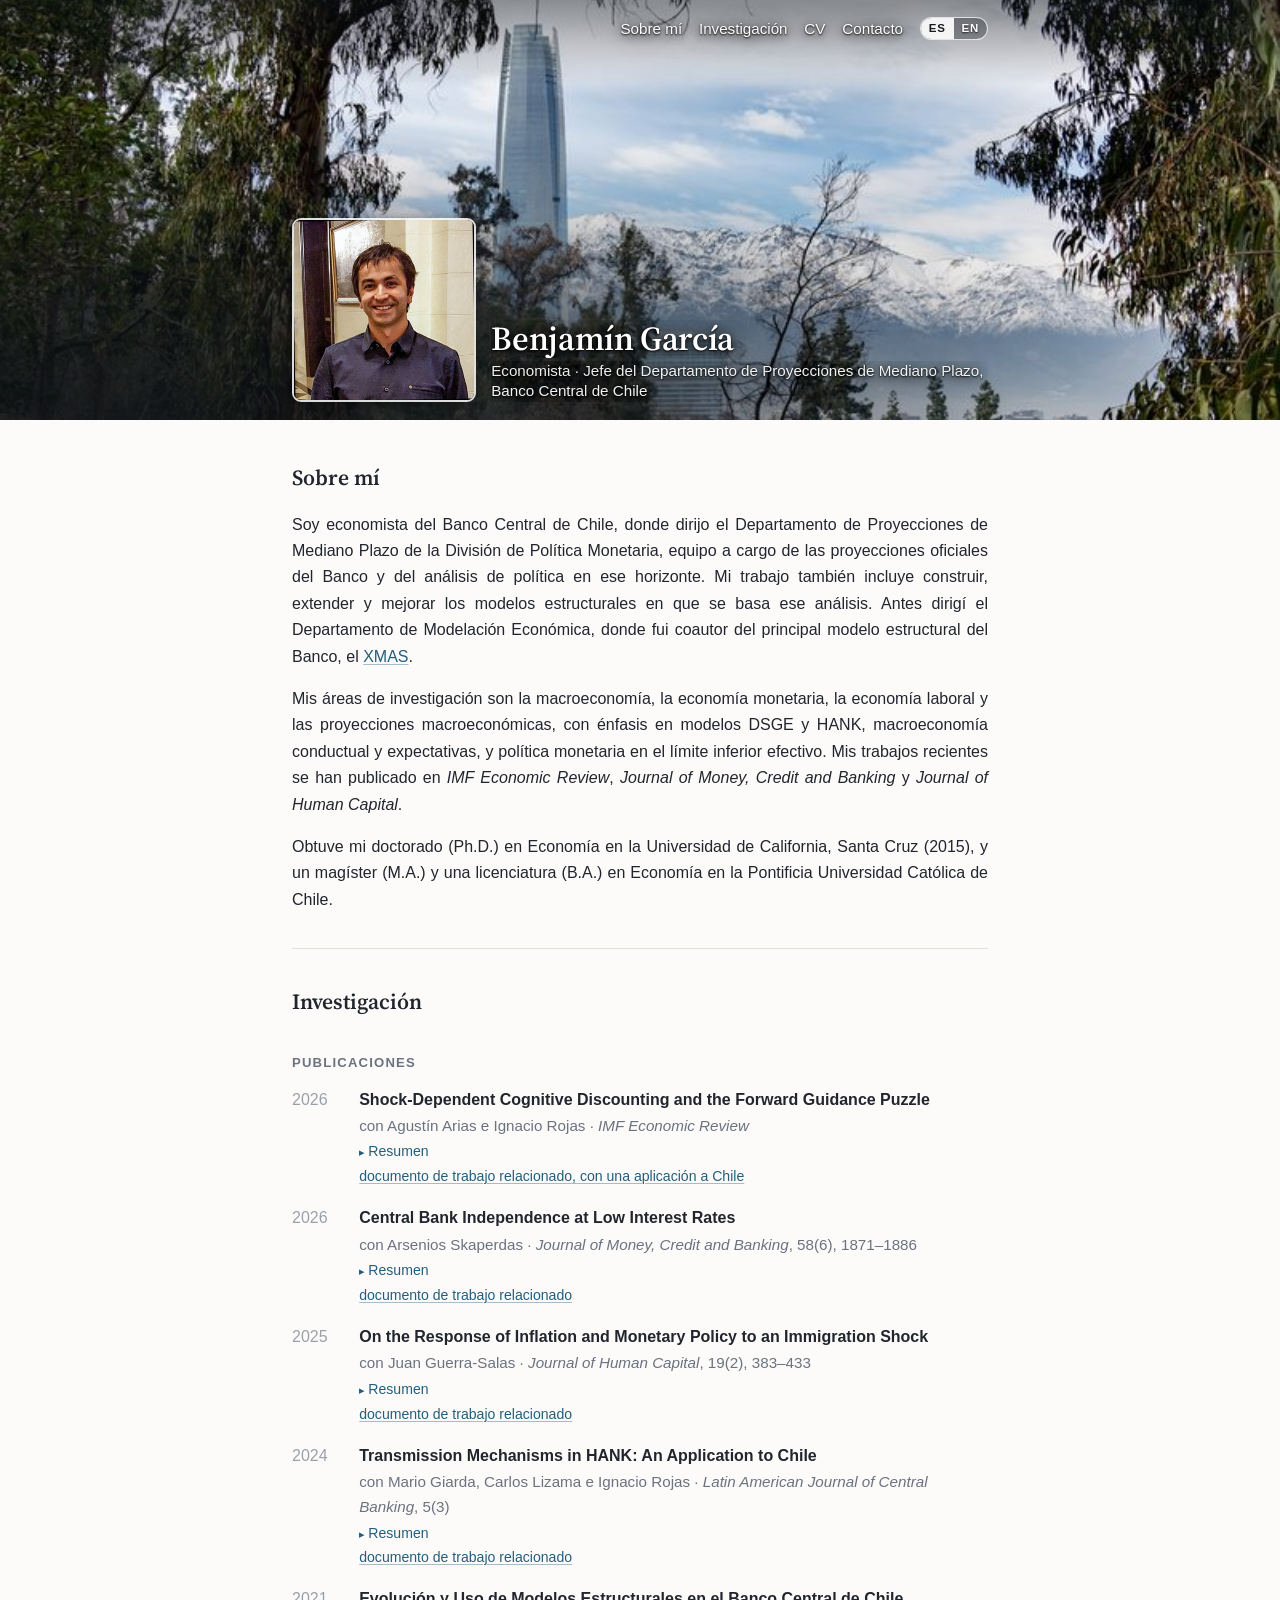
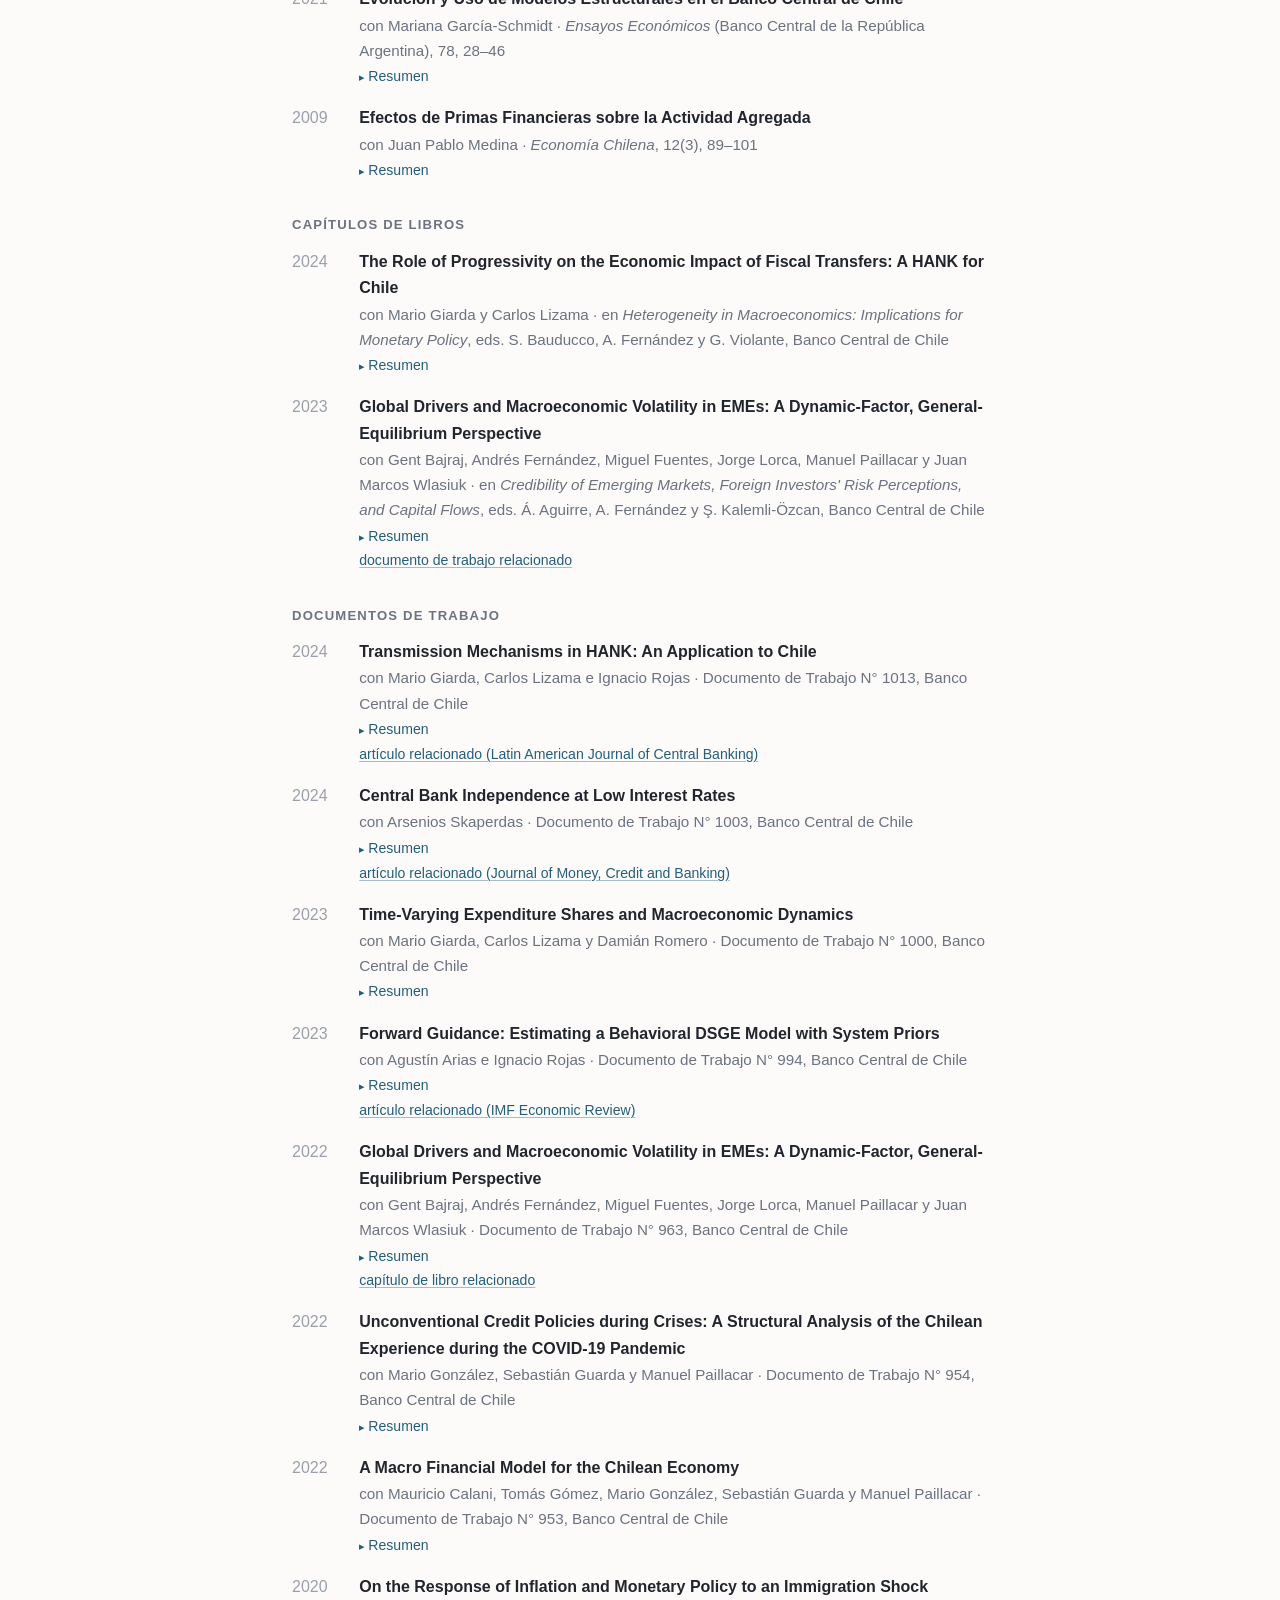
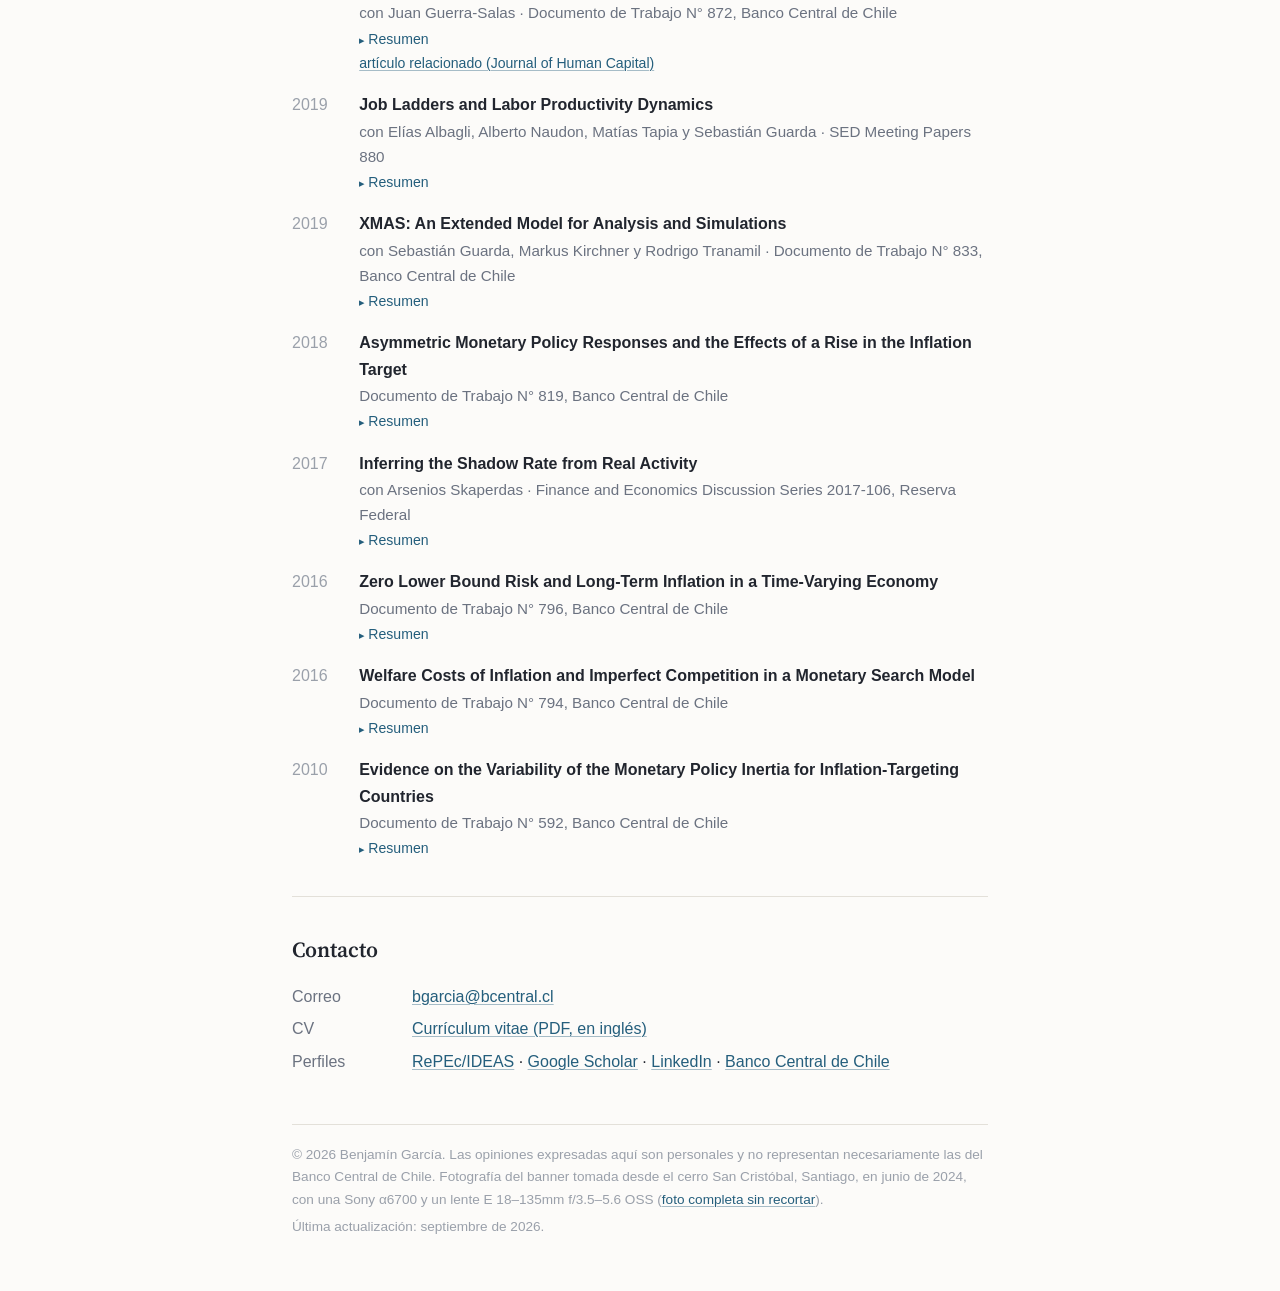
==== es/index.html @ 02406691 "Add files via upload" ====
<!DOCTYPE html>
<html lang="es">
<head>
<meta charset="utf-8">
<meta name="viewport" content="width=device-width, initial-scale=1">
<title>Benjamín García | Economista, Banco Central de Chile</title>
<meta name="description" content="Benjamín García es economista del Banco Central de Chile, donde dirige el Departamento de Proyecciones de Mediano Plazo. Investigación en macroeconomía y economía monetaria: modelos DSGE y HANK, macroeconomía conductual y proyecciones.">
<meta name="author" content="Benjamín García">
<link rel="canonical" href="https://benjamingarcia.cl/es/">
<link rel="alternate" hreflang="en" href="https://benjamingarcia.cl/">
<link rel="alternate" hreflang="es" href="https://benjamingarcia.cl/es/">
<link rel="alternate" hreflang="x-default" href="https://benjamingarcia.cl/">
<link rel="icon" type="image/svg+xml" href="../favicon.svg">
<meta property="og:type" content="profile">
<meta property="og:locale" content="es_CL">
<meta property="og:locale:alternate" content="en_US">
<meta property="og:title" content="Benjamín García">
<meta property="og:description" content="Economista del Banco Central de Chile. Investigación en macroeconomía y economía monetaria: modelos DSGE y HANK, macroeconomía conductual y proyecciones.">
<meta property="og:url" content="https://benjamingarcia.cl/es/">
<meta property="og:image" content="https://benjamingarcia.cl/assets/banner-c.jpg">
<link rel="preconnect" href="https://fonts.googleapis.com">
<link rel="preconnect" href="https://fonts.gstatic.com" crossorigin>
<link href="https://fonts.googleapis.com/css2?family=Source+Serif+4:ital,opsz,wght@0,8..60,400;0,8..60,600;1,8..60,400&display=swap" rel="stylesheet">
<script type="application/ld+json">
{
  "@context": "https://schema.org",
  "@type": "Person",
  "name": "Benjamín García",
  "jobTitle": "Jefe del Departamento de Proyecciones de Mediano Plazo",
  "worksFor": { "@type": "Organization", "name": "Banco Central de Chile" },
  "url": "https://benjamingarcia.cl/",
  "email": "mailto:bgarcia@bcentral.cl",
  "alumniOf": [
    { "@type": "CollegeOrUniversity", "name": "University of California, Santa Cruz" },
    { "@type": "CollegeOrUniversity", "name": "Pontificia Universidad Católica de Chile" }
  ],
  "sameAs": [
    "https://ideas.repec.org/f/pga517.html",
    "https://scholar.google.com/citations?user=ooop-kIAAAAJ",
    "https://www.linkedin.com/in/benjamin-garcia-225a9174/",
    "https://www.bcentral.cl/investigadores/benjamin-garcia"
  ]
}
</script>
<style>
  :root {
    --bg: #fcfbf9;
    --ink: #21252e;
    --muted: #6b7280;
    --faint: #9aa0aa;
    --accent: #245e7c;
    --rule: #e3e0d9;
    --serif: "Source Serif 4", Georgia, "Times New Roman", serif;
    --sans: -apple-system, BlinkMacSystemFont, "Segoe UI", Roboto, "Helvetica Neue", Arial, sans-serif;
    --header-tall: 420px;
    --header-short: 64px;
    color-scheme: light dark;
  }
  @media (max-width: 640px) {
    :root { --header-tall: 260px; --header-short: 56px; }
  }
  @media (prefers-color-scheme: dark) {
    :root {
      --bg: #14161a;
      --ink: #e6e4df;
      --muted: #9aa0aa;
      --faint: #6b7280;
      --accent: #7fb3cf;
      --rule: #2a2e36;
    }
  }
  * { box-sizing: border-box; }
  html { scroll-behavior: smooth; }
  body {
    margin: 0;
    padding-top: var(--header-tall);
    background: var(--bg);
    color: var(--ink);
    font-family: var(--sans);
    font-size: 1.0rem;
    line-height: 1.65;
    -webkit-font-smoothing: antialiased;
  }
  section[id] { scroll-margin-top: calc(var(--header-short) + 1.2rem); }
  .wrap {
    max-width: 46rem;
    margin: 0 auto;
    padding: 2.5rem 1.25rem 3rem;
  }
  a { color: var(--accent); text-decoration: underline; text-decoration-thickness: 1px; text-underline-offset: 2px; text-decoration-color: color-mix(in srgb, var(--accent) 40%, transparent); }
  a:hover { text-decoration-color: var(--accent); }

  /* Sticky banner header */
  .site-header {
    position: fixed;
    top: 0; left: 0; right: 0;
    height: var(--header-tall);
    z-index: 50;
    overflow: hidden;
    background: #10151b;
    transition: height .28s ease, box-shadow .28s ease;
  }
  .site-header.compact {
    height: var(--header-short);
    box-shadow: 0 2px 16px rgba(0, 0, 0, .22);
  }
  .banner-img {
    position: absolute; inset: 0;
    width: 100%; height: 100%;
    object-fit: cover;
    object-position: 50% 35%;
  }
  .banner-scrim {
    position: absolute; inset: 0;
    background:
      linear-gradient(to bottom, rgba(12, 17, 23, .46) 0%, rgba(12, 17, 23, 0) 20%),
      radial-gradient(120% 95% at 8% 100%,
        rgba(12, 17, 23, .84) 0%,
        rgba(12, 17, 23, .55) 34%,
        rgba(12, 17, 23, .12) 62%,
        rgba(12, 17, 23, 0) 78%);
    transition: background .28s ease;
  }
  .site-header.compact .banner-scrim { background: rgba(12, 17, 23, .70); }

  .header-inner {
    position: relative;
    height: 100%;
    max-width: 46rem;
    margin: 0 auto;
    padding: 0 1.25rem 1.15rem;
    display: flex;
    align-items: flex-end;
    gap: .95rem;
    transition: padding-bottom .28s ease;
  }
  .site-header.compact .header-inner { padding-bottom: .85rem; }

  .avatar {
    flex: 0 0 auto;
    width: 184px; height: 184px;
    border-radius: 9px;
    object-fit: cover;
    border: 2px solid rgba(255, 255, 255, .85);
    box-shadow: 0 2px 12px rgba(0, 0, 0, .35);
    transition: width .28s ease, height .28s ease, border-radius .28s ease, opacity .2s ease;
  }
  .site-header.compact .avatar { width: 34px; height: 34px; border-radius: 6px; border-width: 1.5px; }

  .id { flex: 1 1 auto; min-width: 0; transition: padding-bottom .28s ease; }
  .site-header.compact .id { padding-bottom: .45rem; }
  .site-header h1 {
    margin: 0;
    font-family: var(--serif);
    font-weight: 600;
    font-size: 2.1rem;
    line-height: 1.12;
    letter-spacing: -0.01em;
    color: #fff;
    text-shadow: 0 1px 2px rgba(0, 0, 0, .95), 0 2px 10px rgba(0, 0, 0, .85), 0 0 26px rgba(0, 0, 0, .6);
    white-space: nowrap; overflow: hidden; text-overflow: ellipsis;
    transition: font-size .28s ease;
  }
  .site-header.compact h1 { font-size: 1.05rem; }
  .titleline {
    margin: .18rem 0 0;
    max-height: 4rem;
    opacity: 1;
    overflow: hidden;
    color: rgba(255, 255, 255, .95);
    font-size: .95rem;
    line-height: 1.35;
    text-shadow: 0 1px 2px rgba(0, 0, 0, .95), 0 2px 10px rgba(0, 0, 0, .85), 0 0 26px rgba(0, 0, 0, .6);
    transition: max-height .28s ease, opacity .18s ease, margin-top .28s ease;
  }
  .site-header.compact .titleline { max-height: 0; opacity: 0; margin-top: 0; }

  .topbar {
    position: absolute; top: 1rem; right: 1.25rem;
    display: flex; align-items: center; gap: 1.05rem;
    transition: top .28s ease;
  }
  .site-header.compact .topbar { top: 1.4rem; }
  .site-nav { display: flex; gap: 1.05rem; }
  .site-nav a {
    color: #fff;
    font-size: .95rem;
    text-decoration: none;
    text-shadow: 0 1px 2px rgba(0, 0, 0, .95), 0 2px 10px rgba(0, 0, 0, .85), 0 0 26px rgba(0, 0, 0, .6);
    transition: font-size .28s ease;
  }
  .site-nav a:hover { text-decoration: underline; }
  .site-header.compact .site-nav a { font-size: .9rem; }

  /* ES/EN language toggle */
  .lang-toggle {
    display: inline-flex;
    flex: 0 0 auto;
    border: 1px solid rgba(255, 255, 255, .78);
    border-radius: 999px;
    overflow: hidden;
    background: rgba(12, 17, 23, .32);
    font-size: .72rem;
    font-weight: 600;
    letter-spacing: .06em;
    line-height: 1;
  }
  .lang-toggle a, .lang-toggle span { display: block; padding: .3rem .5rem; }
  .lang-toggle a {
    color: #fff;
    text-decoration: none;
    text-shadow: 0 1px 2px rgba(0, 0, 0, .8);
    transition: background-color .15s ease;
  }
  .lang-toggle a:hover { background: rgba(255, 255, 255, .22); }
  .lang-toggle a:focus-visible { outline: 2px solid #fff; outline-offset: -3px; }
  .lang-toggle span { background: rgba(255, 255, 255, .92); color: #151a21; }

  @media (max-width: 640px) {
    .header-inner { padding-bottom: 1rem; gap: .75rem; }
    .avatar { width: 112px; height: 112px; }
    .site-header h1 { font-size: clamp(1.15rem, 5.4vw, 1.5rem); }
    .titleline { font-size: .85rem; max-height: 6rem; }
    .banner-img { object-position: 50% 65%; }
    .banner-scrim {
      background:
        linear-gradient(to bottom, rgba(12, 17, 23, .46) 0%, rgba(12, 17, 23, 0) 22%),
        radial-gradient(155% 125% at 12% 100%,
          rgba(12, 17, 23, .88) 0%,
          rgba(12, 17, 23, .62) 38%,
          rgba(12, 17, 23, .20) 68%,
          rgba(12, 17, 23, 0) 86%);
    }
    .topbar { top: .7rem; flex-direction: column-reverse; align-items: flex-end; gap: 0; }
    .site-nav { gap: .85rem; }
    .lang-toggle {
      max-height: 2rem; margin-bottom: .5rem;
      transition: max-height .28s ease, margin-bottom .28s ease, opacity .18s ease;
    }
    .site-header.compact .lang-toggle {
      max-height: 0; margin-bottom: 0; opacity: 0; visibility: hidden; border-color: transparent;
      transition: max-height .28s ease, margin-bottom .28s ease, opacity .18s ease, visibility 0s linear .28s;
    }
    .site-nav a { font-size: .85rem; }
    .site-header.compact .topbar { top: 1.2rem; }
    .site-header.compact .avatar { width: 0; height: 0; border-width: 0; opacity: 0; }
    .site-header.compact .header-inner { gap: 0; }
    .site-header.compact .site-nav a { font-size: .82rem; }
    .site-header.compact h1 { font-size: 1rem; }
    .site-header.compact .site-nav { gap: .7rem; }
    .site-header.compact .id { padding-bottom: .15rem; }
    .site-header.compact .id { padding-right: 15rem; }
  }
  .name-short { display: none; }
  @media (max-width: 440px) {
    .site-header.compact .name-full {
      position: absolute; width: 1px; height: 1px; overflow: hidden;
      clip: rect(0 0 0 0); white-space: nowrap;
    }
    .site-header.compact .name-short { display: inline; }
  }
  @media (max-width: 359px) {
    .site-header h1 { transition: font-size .28s ease, opacity .18s ease; }
    .site-header.compact h1 { opacity: 0; visibility: hidden; }
  }

  hr { border: 0; border-top: 1px solid var(--rule); margin: 2.2rem 0; }

  /* Sections */
  h2 {
    font-family: var(--serif);
    font-weight: 600;
    font-size: 1.35rem;
    margin: 0 0 1rem;
  }
  h3 {
    font-size: .82rem;
    font-weight: 600;
    letter-spacing: .09em;
    text-transform: uppercase;
    color: var(--muted);
    margin: 2rem 0 .8rem;
  }
  section p { margin: 0 0 1rem; }
  #sobre-mi p { text-align: justify; hyphens: auto; }
  @media (max-width: 480px) {
    #sobre-mi p { text-align: left; }
  }

  /* Publication entries */
  .pub {
    display: grid;
    grid-template-columns: 3.4rem 1fr;
    gap: 0 .8rem;
    margin-bottom: 1.05rem;
  }
  .pub .year { color: var(--faint); font-variant-numeric: tabular-nums; }
  .pub .title { font-weight: 600; }
  .pub .title a { color: var(--ink); text-decoration: none; }
  .pub .title a:hover { color: var(--accent); text-decoration: underline; }
  .pub .meta { color: var(--muted); font-size: .95rem; }
  .pub .meta .venue { font-style: italic; }
  .pub .links { font-size: .88rem; margin-top: .1rem; }
  .pub .links a { margin-right: .8rem; }

  /* Expandable abstracts */
  details.abs { margin-top: .15rem; }
  details.abs summary {
    cursor: pointer;
    color: var(--accent);
    font-size: .88rem;
    width: fit-content;
    list-style: none;
    user-select: none;
  }
  details.abs summary::-webkit-details-marker { display: none; }
  details.abs summary::before { content: "\25B8\00A0"; font-size: .8em; }
  details.abs[open] summary::before { content: "\25BE\00A0"; }
  details.abs summary:hover { text-decoration: underline; }
  details.abs .abstract-text {
    color: var(--muted);
    font-size: .92rem;
    margin: .45rem 0 .2rem;
    padding-left: .9rem;
    border-left: 2px solid var(--rule);
  }
  details.abs .abstract-text p { margin: 0 0 .7rem; }
  details.abs .abstract-text p:last-child { margin-bottom: 0; }
  details.abs .abstract-text p.abs-lang {
    margin: 0 0 .2rem;
    font-size: .76rem;
    letter-spacing: .08em;
    text-transform: uppercase;
    color: var(--faint);
  }
  @media (max-width: 480px) {
    .pub { grid-template-columns: 1fr; }
    .pub .year { font-size: .85rem; }
  }

  /* Contact */
  .contact-list { margin: 0; }
  .contact-list dt { float: left; clear: left; width: 6.5rem; color: var(--muted); }
  .contact-list dd { margin: 0 0 .4rem 7.5rem; }
  @media (max-width: 480px) {
    .contact-list dt { float: none; width: auto; }
    .contact-list dd { margin-left: 0; margin-bottom: .7rem; }
  }

  footer {
    margin-top: 3rem;
    padding-top: 1.2rem;
    border-top: 1px solid var(--rule);
    color: var(--faint);
    font-size: .85rem;
  }
  footer p { margin: 0 0 .3rem; }

  @media (prefers-reduced-motion: reduce) {
    html { scroll-behavior: auto; }
    .site-header, .header-inner, .avatar, .id, .site-header h1,
    .titleline, .banner-scrim, .topbar, .site-nav a, .lang-toggle, .lang-toggle a { transition: none; }
  }

  @media print {
    body { padding-top: 0; }
    .site-header { position: static; height: auto; background: none; box-shadow: none; overflow: visible; }
    .banner-img, .banner-scrim, .topbar { display: none; }
    .header-inner { padding: 0 0 1rem; max-width: none; }
    .site-header h1, .titleline { color: #000; text-shadow: none; }
    details.abs { display: none; }
  }
</style>
</head>
<body>

<header class="site-header" id="siteHeader">
  <picture>
    <source media="(max-width: 640px)"
            srcset="../assets/banner-b-800.jpg 800w, ../assets/banner-b.jpg 1800w" sizes="100vw">
    <img class="banner-img" src="../assets/banner-c.jpg"
         srcset="../assets/banner-c-1100.jpg 1100w, ../assets/banner-c.jpg 1800w"
         sizes="100vw" alt="" aria-hidden="true">
  </picture>
  <div class="banner-scrim" aria-hidden="true"></div>
  <div class="header-inner">
    <img class="avatar" src="../assets/avatar.jpg" width="360" height="360" alt="Benjamín García">
    <div class="id">
      <h1><span class="name-full">Benjamín García</span><span class="name-short" aria-hidden="true">B. García</span></h1>
      <p class="titleline"><span class="tl-full">Economista · Jefe del Departamento de Proyecciones de Mediano Plazo, Banco Central de Chile</span><span class="tl-short" hidden>Economista · Banco Central de Chile</span></p>
    </div>
    <div class="topbar">
      <nav class="site-nav">
        <a href="#sobre-mi">Sobre mí</a>
        <a href="#investigacion">Investigación</a>
        <a href="../cv.pdf">CV</a>
        <a href="#contacto">Contacto</a>
      </nav>
      <div class="lang-toggle" role="group" aria-label="Idioma">
        <span aria-current="true">ES</span>
        <a href="../" hreflang="en" lang="en" title="English version">EN</a>
      </div>
    </div>
  </div>
</header>

<div class="wrap">

  <section id="sobre-mi">
    <h2>Sobre mí</h2>
    <p>
Soy economista del Banco Central de Chile, donde dirijo el Departamento de Proyecciones de Mediano Plazo de la División de Política Monetaria, equipo a cargo de las proyecciones oficiales del Banco y del análisis de política en ese horizonte. Mi trabajo también incluye construir, extender y mejorar los modelos estructurales en que se basa ese análisis. Antes dirigí el Departamento de Modelación Económica, donde fui coautor del principal modelo estructural del Banco, el <a href="https://ideas.repec.org/p/chb/bcchwp/833.html">XMAS</a>.
    </p>
    <p>
      Mis áreas de investigación son la macroeconomía, la economía monetaria, la economía laboral y las proyecciones macroeconómicas, con énfasis en modelos DSGE y HANK, macroeconomía conductual y expectativas, y política monetaria en el límite inferior efectivo. Mis trabajos recientes se han publicado en <em lang="en">IMF Economic Review</em>, <em lang="en">Journal of Money, Credit and Banking</em> y <em lang="en">Journal of Human Capital</em>.
    </p>
    <p>
      Obtuve mi doctorado (Ph.D.) en Economía en la Universidad de California, Santa Cruz (2015), y un magíster (M.A.) y una licenciatura (B.A.) en Economía en la Pontificia Universidad Católica de Chile.
    </p>
  </section>

  <hr>

  <section id="investigacion">
    <h2>Investigación</h2>

    <h3>Publicaciones</h3>

    <div class="pub">
      <div class="year">2026</div>
      <div>
        <div class="title" lang="en"><a href="https://doi.org/10.1057/s41308-026-00313-5">Shock-Dependent Cognitive Discounting and the Forward Guidance Puzzle</a></div>
        <div class="meta">con Agustín Arias e Ignacio Rojas · <span class="venue">IMF Economic Review</span></div>
        <details class="abs"><summary>Resumen</summary>
          <div class="abstract-text">
            <p class="abs-lang">Traducción al español</p>
            <p>Introducimos descuento cognitivo en un modelo dinámico estocástico de equilibrio general (DSGE) estándar para abordar el puzzle del <em>forward guidance</em>, y proponemos una estrategia de estimación que emplea <em>system priors</em> para asegurar respuestas a la política monetaria consistentes con los datos. Mostramos que implementar el descuento cognitivo como en Gabaix (2020) no resuelve, por sí solo, el puzzle del <em>forward guidance</em>. En particular, intentar replicar los efectos del <em>forward guidance</em> estimados empíricamente reduce sustancialmente la efectividad de la política monetaria convencional, lo que contradice la evidencia empírica. Nuestros resultados muestran que la coexistencia de efectos empíricamente plausibles tanto de la política monetaria convencional como del <em>forward guidance</em> requiere un grado de descuento cognitivo específico para los anuncios de shocks de política futuros. Este descuento idiosincrático puede deberse a factores como restricciones de credibilidad en la comunicación del <em>forward guidance</em>.</p>
            <p class="abs-lang">Original en inglés</p>
            <p lang="en">We introduce cognitive discounting into a standard dynamic stochastic general equilibrium (DSGE) model to address the forward guidance puzzle and propose an estimation strategy that employs system priors to ensure data-consistent responses to monetary policy. We show that implementing cognitive discounting as in Gabaix (2020) does not, by itself, resolve the forward guidance puzzle. In particular, attempting to replicate empirically estimated forward guidance effects substantially dampens the effectiveness of conventional monetary policy, contradicting empirical evidence. Our findings show that the coexistence of empirically plausible effects of both conventional monetary policy and forward guidance requires a degree of cognitive discounting that is specific to announcements of future policy shocks. This idiosyncratic discounting may stem from factors such as credibility constraints in forward guidance communication.</p>
          </div>
        </details>
        <div class="links"><a href="https://ideas.repec.org/p/chb/bcchwp/994.html">documento de trabajo relacionado, con una aplicación a Chile</a></div>
      </div>
    </div>

    <div class="pub">
      <div class="year">2026</div>
      <div>
        <div class="title" lang="en"><a href="https://doi.org/10.1111/jmcb.13222">Central Bank Independence at Low Interest Rates</a></div>
        <div class="meta">con Arsenios Skaperdas · <span class="venue">Journal of Money, Credit and Banking</span>, 58(6), 1871&ndash;1886</div>
        <details class="abs"><summary>Resumen</summary>
          <div class="abstract-text">
            <p class="abs-lang">Traducción al español</p>
            <p>Creamos una nueva medida de la presión política enfrentada por la Reserva Federal basada en el análisis de transcripciones de los testimonios de sus presidentes ante el Congreso de los Estados Unidos. Encontramos que el uso de políticas no convencionales en períodos de bajas tasas de interés lleva a un aumento de las críticas y que estas críticas predicen acciones legislativas que pueden amenazar su independencia. Desarrollamos un modelo en donde la probabilidad de pérdida de independencia de la autoridad monetaria aumenta con el uso de instrumentos no tradicionales, lo que lleva a respuestas monetarias atenuadas y una mayor volatilidad de la inflación. Esta atenuación puede mitigarse bajo un marco institucional con objetivos claramente definidos, donde el banco central es evaluado por la eficiencia con la que alcanza sus metas.</p>
            <p class="abs-lang">Original en inglés</p>
            <p lang="en">We create a new measure of the political pressure faced by the Federal Reserve based on the analysis of transcripts of the Chairs' testimonies to Congress. We find that the use of nontraditional policies at low interest rates led to increased political criticism and that criticism predicts legislative actions that threaten central bank independence. We develop a model where the probability of the monetary authority's future loss of independence is increasing in the use of nontraditional instruments, leading to attenuated monetary responses and higher inflation volatility. This attenuation can be mitigated under an institutional framework with clearly defined targets where the central bank is evaluated by how efficiently it achieves its goals.</p>
          </div>
        </details>
        <div class="links"><a href="https://ideas.repec.org/p/chb/bcchwp/1003.html">documento de trabajo relacionado</a></div>
      </div>
    </div>

    <div class="pub">
      <div class="year">2025</div>
      <div>
        <div class="title" lang="en"><a href="https://doi.org/10.1086/734387">On the Response of Inflation and Monetary Policy to an Immigration Shock</a></div>
        <div class="meta">con Juan Guerra-Salas · <span class="venue">Journal of Human Capital</span>, 19(2), 383&ndash;433</div>
        <details class="abs"><summary>Resumen</summary>
          <div class="abstract-text">
            <p class="abs-lang">Traducción al español</p>
            <p>Un shock de inmigración tiene un efecto ambiguo sobre la inflación, porque existen múltiples canales que operan en ambas direcciones. La evidencia empírica entre países sobre la inmigración venezolana en América Latina apunta a un efecto desinflacionario neto. Estudiamos la inmigración y la inflación en un modelo de equilibrio general con fricciones de búsqueda en el mercado laboral, que calibramos para Chile, un país emergente que ha recibido una inmigración considerable en los últimos años. Un efecto desinflacionario neto es consistente con que un canal de oferta laboral domine a un canal de demanda agregada. También encontramos que la respuesta sistemática de la política monetaria es cuantitativamente importante para la propagación del shock.</p>
            <p class="abs-lang">Original en inglés</p>
            <p lang="en">An immigration shock has an ambiguous effect on inflation, because there are multiple channels working in both directions. Cross-country empirical evidence on Venezuelan immigration in Latin America points to a net disinflationary effect. We study immigration and inflation in a general equilibrium model with search frictions in the labor market, which we calibrate to Chile, an emerging country that has experienced substantial immigration in recent years. A net disinflationary effect is consistent with a labor supply channel dominating an aggregate demand channel. We also find that the systematic response of monetary policy is quantitatively important for the propagation of the shock.</p>
          </div>
        </details>
        <div class="links"><a href="https://ideas.repec.org/p/chb/bcchwp/872.html">documento de trabajo relacionado</a></div>
      </div>
    </div>

    <div class="pub">
      <div class="year">2024</div>
      <div>
        <div class="title" lang="en"><a href="https://doi.org/10.1016/j.latcb.2024.100125">Transmission Mechanisms in HANK: An Application to Chile</a></div>
        <div class="meta">con Mario Giarda, Carlos Lizama e Ignacio Rojas · <span class="venue">Latin American Journal of Central Banking</span>, 5(3)</div>
        <details class="abs"><summary>Resumen</summary>
          <div class="abstract-text">
            <p class="abs-lang">Traducción al español</p>
            <p>Los hogares en economías emergentes están sujetos a un riesgo significativo de ingresos y tienen bajo acceso a los mercados financieros. Aprovechando múltiples fuentes de microdatos administrativos, este artículo documenta una heterogeneidad significativa en la tenencia de activos, ingresos y ciclicidad del ingreso a lo largo de la distribución de los hogares chilenos, así como un considerable riesgo de ingresos. Considerando esta evidencia, comparamos los mecanismos de transmisión entre los modelos neokeynesianos de agentes heterogéneos con búsqueda y emparejamiento (SAM) y fricciones salariales rígidas (SW), y entre especificaciones de un activo líquido (OA) y dos activos (TA). Proponemos una descomposición de las respuestas de consumo en efectos directos, indirectos, promedio y transversales. Mostramos que los mecanismos de transmisión dependen de la configuración del mercado laboral: en SAM-OA, la transmisión opera a través de efectos promedio y directos, mientras que en SW-OA es a través de efectos transversales. Los activos también importan, la transmisión en el SW-TA tiene efectos directos y promedio más fuertes que en el SW-OA.</p>
            <p class="abs-lang">Original en inglés</p>
            <p lang="en">Households in emerging economies are subject to significant income risk and have low access to financial markets. Leveraging multiple administrative microdata sources, this paper documents significant heterogeneity in asset holdings, income, and income cyclicality across the distribution of Chilean households, as well as considerable income risk. Considering this evidence, we compare the transmission mechanisms between Heterogeneous-Agent New-Keynesian models with search and matching (SAM) and sticky wage frictions (SW), and between one-liquid-asset (OA) and two-asset (TA) specifications. We propose a decomposition of consumption responses into direct, indirect, average, and cross-sectional effects. We show that the transmission mechanisms depend on the labor market setup: in SAM-OA the transmission operates through average and direct effects, while in SW-OA it is through cross-sectional effects. Assets also matter, the transmission in the SW-TA has stronger direct and average effects than SW-OA.</p>
          </div>
        </details>
        <div class="links"><a href="https://ideas.repec.org/p/chb/bcchwp/1013.html">documento de trabajo relacionado</a></div>
      </div>
    </div>

    <div class="pub">
      <div class="year">2021</div>
      <div>
        <div class="title"><a href="https://doi.org/10.64285/ensayosbcra78.y2021.105">Evolución y Uso de Modelos Estructurales en el Banco Central de Chile</a></div>
        <div class="meta">con Mariana García-Schmidt · <span class="venue">Ensayos Económicos</span> (Banco Central de la República Argentina), 78, 28&ndash;46</div>
        <details class="abs"><summary>Resumen</summary>
          <div class="abstract-text">El Banco Central de Chile (BCC) usa varios modelos para analizar la economía chilena y ayudar a los miembros del consejo en su toma de decisiones. Su modelo estructural principal se llama XMAS y es un modelo dinámico y estocástico de equilibrio general Neo-Keynesiano con una amplia variedad de sectores, rigideces y shocks. Este modelo se usa de forma recurrente como parte del marco de política monetaria. Como la economía está sujeta a una continua evolución, la necesidad de nuevas herramientas para responder preguntas también evoluciona continuamente. Así, para responder nuevas preguntas, el BCC sigue una estrategia de incorporar en el XMAS sólo cambios que sean necesarios, y de crear nuevos modelos, llamados satélites, para otros cambios. Este documento presenta las características principales del XMAS y muestra ejemplos de cambios realizados en este modelo en el pasado, así como también modelos satélites.</div>
        </details>
      </div>
    </div>

    <div class="pub">
      <div class="year">2009</div>
      <div>
        <div class="title"><a href="https://hdl.handle.net/20.500.12580/4814">Efectos de Primas Financieras sobre la Actividad Agregada</a></div>
        <div class="meta">con Juan Pablo Medina · <span class="venue">Economía Chilena</span>, 12(3), 89&ndash;101</div>
        <details class="abs"><summary>Resumen</summary>
          <div class="abstract-text">Desde finales del año pasado, los mercados financieros han experimentado volatilidad y tensiones, las cuales han hecho aumentar los premios entre activos riesgosos y otros más seguros. Además, se han observado movimientos relevantes en la curva de retorno. Analíticamente, varios estudios académicos han mostrado que las primas por riesgo afectan y propagan los efectos de shocks económicos en la actividad y la demanda agregada. Esta nota tiene por objeto estimar los efectos de las primas financieras sobre la actividad agregada en el caso de Chile, teniendo en consideración que las estimaciones pueden no revelar el efecto estructural de las primas financieras en la actividad, debido a la fuerte endogeneidad presente entre la actividad económica y los instrumentos financieros, la que podría subsistir aun utilizando rezagos de estos últimos en las estimaciones.</div>
        </details>
      </div>
    </div>

    <h3>Capítulos de libros</h3>

    <div class="pub">
      <div class="year">2024</div>
      <div>
        <div class="title" lang="en"><a href="https://hdl.handle.net/20.500.12580/8026">The Role of Progressivity on the Economic Impact of Fiscal Transfers: A HANK for Chile</a></div>
        <div class="meta">con Mario Giarda y Carlos Lizama · en <span class="venue">Heterogeneity in Macroeconomics: Implications for Monetary Policy</span>, eds. S. Bauducco, A. Fernández y G. Violante, Banco Central de Chile</div>
        <details class="abs"><summary>Resumen</summary>
          <div class="abstract-text">
            <p class="abs-lang">Traducción al español</p>
            <p>Durante la pandemia de Covid-19, el gobierno de Chile entregó a los hogares una ayuda económica sin precedentes. Las transferencias fiscales directas mediante bonos alcanzaron el nueve por ciento del PIB del país. Además, en tres ocasiones durante el período, las autoridades permitieron retirar hasta el diez por ciento de los ahorros de las cuentas individuales de pensiones de los trabajadores. Esta política dio a los hogares acceso a recursos adicionales equivalentes al 19 por ciento del PIB. En total, la liquidez adicional entregada alcanzó el 28 por ciento del PIB, lo que la convirtió en el paquete de apoyo más amplio de la historia reciente de Chile.</p>
            <p class="abs-lang">Original en inglés</p>
            <p lang="en">During the Covid-19 pandemic, the Chilean government provided unprecedented economic assistance to households. Direct fiscal transfers through stimulus checks amounted to nine percent of the country's GDP. Additionally, three times during the period, policymakers allowed for the possibility of withdrawing up to ten percent of the workers' individual pension accounts savings. This policy provided households with access to additional resources equivalent to 19 percent of GDP. Overall, the extra liquidity provided amounted to 28 percent of GDP, thus becoming Chile's most extensive support package in recent history.</p>
          </div>
        </details>
      </div>
    </div>

    <div class="pub">
      <div class="year">2023</div>
      <div>
        <div class="title" lang="en"><a href="https://hdl.handle.net/20.500.12580/7506">Global Drivers and Macroeconomic Volatility in EMEs: A Dynamic-Factor, General-Equilibrium Perspective</a></div>
        <div class="meta">con Gent Bajraj, Andrés Fernández, Miguel Fuentes, Jorge Lorca, Manuel Paillacar y Juan Marcos Wlasiuk · en <span class="venue">Credibility of Emerging Markets, Foreign Investors' Risk Perceptions, and Capital Flows</span>, eds. Á. Aguirre, A. Fernández y Ş. Kalemli-Özcan, Banco Central de Chile</div>
        <details class="abs"><summary>Resumen</summary>
          <div class="abstract-text">
            <p class="abs-lang">Traducción al español</p>
            <p>Una visión común entre académicos y autoridades de política asigna a los factores globales un papel importante como determinantes de las fluctuaciones de la actividad económica en las economías de mercados emergentes (EME). Esto se desprende naturalmente de que estas economías suelen ser pequeñas y abiertas al comercio en los mercados globales de bienes y de capitales, lo que las hace vulnerables a los shocks en esos mercados. Sin embargo, la naturaleza de estas fuerzas globales, así como su mecanismo de transmisión hacia las EME, sigue siendo objeto de debate y de una activa línea de investigación en macroeconomía internacional. Mientras una visión influyente postula un origen financiero, en la forma de un ciclo financiero global (Miranda-Agrippino y Rey, 2020), otros han argumentado a favor de fuerzas globales alternativas, como las fluctuaciones de los precios de las materias primas (Fernández y otros, 2017, 2018, 2020), los cambios en el riesgo soberano (Longstaff y otros, 2011; Aguiar y otros, 2016) y un factor de crecimiento común entre las EME (Claessens y otros, 2012).</p>
            <p class="abs-lang">Original en inglés</p>
            <p lang="en">A common view held by academics as well as policymakers assigns an important role to global factors as drivers of fluctuations in economic activity in emerging market economies (EMEs). This follows naturally from the fact that these economies are often small and open to trade in global goods and capital markets, which makes them vulnerable to shocks in these markets. However, the nature of these global forces as well as their transmission mechanism into EMEs continues to be debated and is the subject of an active research area in international macroeconomics. While an influential view postulates a financial origin in the form of a global financial cycle (Miranda-Agrippino and Rey, 2020), others have argued in favor of alternative global forces in the form of fluctuations in commodity prices (Fernández and others, 2017, 2018, 2020), changes in sovereign risks (Longstaff and others, 2011; Aguiar and others, 2016), and a common growth factor among EMEs (Claessens and others, 2012).</p>
          </div>
        </details>
        <div class="links"><a href="https://ideas.repec.org/p/chb/bcchwp/963.html">documento de trabajo relacionado</a></div>
      </div>
    </div>

    <h3>Documentos de trabajo</h3>

    <div class="pub">
      <div class="year">2024</div>
      <div>
        <div class="title" lang="en"><a href="https://ideas.repec.org/p/chb/bcchwp/1013.html">Transmission Mechanisms in HANK: An Application to Chile</a></div>
        <div class="meta">con Mario Giarda, Carlos Lizama e Ignacio Rojas · Documento de Trabajo N°&nbsp;1013, Banco Central de Chile</div>
        <details class="abs"><summary>Resumen</summary>
          <div class="abstract-text">
            <p class="abs-lang">Traducción al español</p>
            <p>Los hogares en economías emergentes están sujetos a un riesgo significativo de ingresos y tienen bajo acceso a los mercados financieros. Aprovechando múltiples fuentes de microdatos administrativos, este artículo documenta una heterogeneidad significativa en la tenencia de activos, ingresos y ciclicidad del ingreso a lo largo de la distribución de los hogares chilenos, así como un considerable riesgo de ingresos. Considerando esta evidencia, comparamos los mecanismos de transmisión entre los modelos neokeynesianos de agentes heterogéneos con búsqueda y emparejamiento (SAM) y fricciones salariales rígidas (SW), y entre especificaciones de un activo líquido (OA) y dos activos (TA). Proponemos una descomposición de las respuestas de consumo en efectos directos, indirectos, promedio y transversales. Mostramos que los mecanismos de transmisión dependen de la configuración del mercado laboral: en SAM-OA, la transmisión opera a través de efectos promedio y directos, mientras que en SW-OA es a través de efectos transversales. Los activos también importan, la transmisión en el SW-TA tiene efectos directos y promedio más fuertes que en el SW-OA.</p>
            <p class="abs-lang">Original en inglés</p>
            <p lang="en">Households in emerging economies are subject to significant income risk and have low access to financial markets. Leveraging multiple administrative microdata sources, this paper documents significant heterogeneity in asset holdings, income, and income cyclicality across the distribution of Chilean households, as well as considerable income risk. Considering this evidence, we compare the transmission mechanisms between Heterogeneous-Agent New-Keynesian models with search and matching (SAM) and sticky wage frictions (SW), and between one-liquid-asset (OA) and two-asset (TA) specifications. We propose a decomposition of consumption responses into direct, indirect, average, and cross-sectional effects. We show that the transmission mechanisms depend on the labor market setup: in SAM-OA the transmission operates through average and direct effects, while in SW-OA it is through cross-sectional effects. Assets also matter, the transmission in the SW-TA has stronger direct and average effects than SW-OA.</p>
          </div>
        </details>
        <div class="links"><a href="https://doi.org/10.1016/j.latcb.2024.100125">artículo relacionado (Latin American Journal of Central Banking)</a></div>
      </div>
    </div>

    <div class="pub">
      <div class="year">2024</div>
      <div>
        <div class="title" lang="en"><a href="https://ideas.repec.org/p/chb/bcchwp/1003.html">Central Bank Independence at Low Interest Rates</a></div>
        <div class="meta">con Arsenios Skaperdas · Documento de Trabajo N°&nbsp;1003, Banco Central de Chile</div>
        <details class="abs"><summary>Resumen</summary>
          <div class="abstract-text">
            <p class="abs-lang">Traducción al español</p>
            <p>Creamos una nueva medida de la presión política enfrentada por la Reserva Federal basada en el análisis de transcripciones de los testimonios de sus presidentes ante el Congreso de los Estados Unidos. Encontramos que el uso de políticas no convencionales en períodos de bajas tasas de interés lleva a un aumento de las críticas y que estas críticas predicen acciones legislativas que pueden amenazar su independencia. Desarrollamos un modelo en donde la probabilidad de pérdida de independencia de la autoridad monetaria aumenta con el uso de instrumentos no tradicionales, lo que lleva a respuestas monetarias atenuadas y una mayor volatilidad de la inflación. Esta atenuación puede mitigarse bajo un marco institucional con objetivos claramente definidos, donde el banco central es evaluado por la eficiencia con la que alcanza sus metas.</p>
            <p class="abs-lang">Original en inglés</p>
            <p lang="en">We create a new measure of the political pressure faced by the Federal Reserve based on the analysis of transcripts of the Chairs' testimonies to Congress. We find that the use of non-traditional policies at low interest rates led to increased political criticism and that criticism predicts legislative actions that threaten central bank independence. We develop a model where the probability of the monetary authority's future loss of independence is increasing in the use of non-traditional instruments, leading to attenuated monetary responses and higher inflation volatility. We show that this attenuation can be mitigated under an institutional framework with clearly defined targets where the central bank is evaluated by how efficiently it achieves its goals.</p>
          </div>
        </details>
        <div class="links"><a href="https://doi.org/10.1111/jmcb.13222">artículo relacionado (Journal of Money, Credit and Banking)</a></div>
      </div>
    </div>

    <div class="pub">
      <div class="year">2023</div>
      <div>
        <div class="title" lang="en"><a href="https://ideas.repec.org/p/chb/bcchwp/1000.html">Time-Varying Expenditure Shares and Macroeconomic Dynamics</a></div>
        <div class="meta">con Mario Giarda, Carlos Lizama y Damián Romero · Documento de Trabajo N°&nbsp;1000, Banco Central de Chile</div>
        <details class="abs"><summary>Resumen</summary>
          <div class="abstract-text">
            <p class="abs-lang">Traducción al español</p>
            <p>Estudiamos el impacto de la heterogeneidad del ingreso sobre la dinámica macroeconómica considerando las decisiones de consumo de los hogares entre distintos bienes en el ciclo económico. Usando datos de transacciones de tarjetas de crédito y débito, observamos que hay variaciones sistemáticas de las proporciones de consumo en los distintos bienes y que dependen del ingreso. Esto sugiere que las preferencias no homotéticas cumplen un rol relevante. Incluimos estas preferencias en un modelo Neo Keynesiano de agentes heterogéneos (HANK) y analizamos su influencia para la transmisión de transferencias fiscales. Encontramos dos canales por los cuales estas preferencias afectan la respuesta del consumo: la sensibilidad del consumo agregado al ingreso y ahorro precautorio mediante sustitución entre bienes. En una calibración para Chile, encontramos que las no homoteticidades generan una amplificación significativa del efecto de las transferencias fiscales de hasta cincuenta por ciento.</p>
            <p class="abs-lang">Original en inglés</p>
            <p lang="en">We examine the impact of income heterogeneity on macroeconomic dynamics by analyzing households' expenditure decisions across different goods over the business cycle. Using Chilean transaction-level expenditure data, we observe income-dependent systematic variations in expenditure shares over the business cycle, suggesting a relevant role for non-homothetic preferences. We embed these preferences into a Heterogeneous Agent New Keynesian model and analyze their influence on the transmission of fiscal transfers. We find two novel channels associated with non-homotheticities: aggregate consumption sensitivity to income and insurance through expenditure switching. In a calibration for Chile, we find that non-homotheticities lead to substantial amplification of the effects of fiscal transfers of up to fifty percent.</p>
          </div>
        </details>
      </div>
    </div>

    <div class="pub">
      <div class="year">2023</div>
      <div>
        <div class="title" lang="en"><a href="https://ideas.repec.org/p/chb/bcchwp/994.html">Forward Guidance: Estimating a Behavioral DSGE Model with System Priors</a></div>
        <div class="meta">con Agustín Arias e Ignacio Rojas · Documento de Trabajo N°&nbsp;994, Banco Central de Chile</div>
        <details class="abs"><summary>Resumen</summary>
          <div class="abstract-text">
            <p class="abs-lang">Traducción al español</p>
            <p>Introducimos descuento cognitivo en un modelo DSGE de gran tamaño para lidiar con el forward guidance puzzle, a la vez que proponemos una estrategia de estimación basada en system priors que guían el modelo para que genere funciones de impulso respuesta, para shocks de política monetaria y forward guidance, consistentes con evidencia empírica. Encontramos que una implementación exitosa de esta hipótesis conductual depende crucialmente en permitir a los agentes tener factores de descuento cognitivo que sean específicos a los anuncios de política monetaria futuros. El modelo así estimado logra un ajuste a los datos significativamente mejor que su contraparte racional, con parámetros estructurales que se mantienen mayormente sin cambios y con grados de descuento cognitivo substanciales. En nuestro modelo, el descuento cognitivo de eventos futuros generados por shocks distintos a forward guidance es limitado, y también lo es su contribución a la mejora de la densidad marginal de los datos. Adicionalmente, encontramos que proyecciones de profesionales de inflación y tasa de interés nominal futura son consistentes con expectativas racionales y, por tanto, no son apropiadas para la estimación de factores de descuento cognitivo asociados a forward guidance.</p>
            <p class="abs-lang">Original en inglés</p>
            <p lang="en">We introduce cognitive discounting into a full fledged monetary DSGE model to cope with the forward guidance puzzle and propose an estimation strategy that relies on system priors to guide the model into delivering data-consistent IRFs for monetary policy and forward guidance shocks. We find that the successful implementation of this behavioral hypothesis crucially hinges on allowing agents to entertain a cognitive discount factor specific for future monetary policy announcements. The estimated model attains a significantly better fit to the data than its rational expectations counterpart, while relying on only slightly modified estimates of structural parameters and substantial degrees of forward guidance discounting. Cognitive discounting of future events triggered by non-forward guidance shocks in our model is limited, and so is its contribution to the improvement of the marginal data density. We further find that professional forecasts are consistent with rational expectations and, thus, not appropriate for the estimation of forward guidance cognitive discounting.</p>
          </div>
        </details>
        <div class="links"><a href="https://doi.org/10.1057/s41308-026-00313-5">artículo relacionado (IMF Economic Review)</a></div>
      </div>
    </div>

    <div class="pub">
      <div class="year">2022</div>
      <div>
        <div class="title" lang="en"><a href="https://ideas.repec.org/p/chb/bcchwp/963.html">Global Drivers and Macroeconomic Volatility in EMEs: A Dynamic-Factor, General-Equilibrium Perspective</a></div>
        <div class="meta">con Gent Bajraj, Andrés Fernández, Miguel Fuentes, Jorge Lorca, Manuel Paillacar y Juan Marcos Wlasiuk · Documento de Trabajo N°&nbsp;963, Banco Central de Chile</div>
        <details class="abs"><summary>Resumen</summary>
          <div class="abstract-text">
            <p class="abs-lang">Traducción al español</p>
            <p>Este trabajo estudia el rol de los fundamentos externos en el ciclo económico de las economías emergentes (EM). Para esto se estima un modelo de factores dinámicos que permite identificar los fundamentos globales relevantes utilizando una muestra de doce EM. El supuesto de identificación permite que actúen simultáneamente el factor financiero global usual junto a otros de naturaleza distinta como los asociados a commodities y productividad. En una segunda etapa nos enfocamos en el caso de Chile para entender mejor cómo los fundamentos externos se transmiten a una economía emergente. Para esto, ampliamos un modelo estocástico de equilibrio general (DSGE) usado para el análisis de políticas macro con la estructura de factores globales encontrada. Los resultados indican que los factores externos tienen un rol relevante en el ciclo económico de las EM, explicando cerca de un tercio de la variabilidad macroeconómica. En particular, los factores financieros y de commodities tienen una importancia similar, mientras que el de productividad tiene un rol acotado. El análisis de equilibrio general para la economía chilena muestra que los canales a través de los cuales opera el factor financiero tienden a compensarse entre sí. En cambio, shocks a los precios externos tienen impactos que ameritan una respuesta de política monetaria.</p>
            <p class="abs-lang">Original en inglés</p>
            <p lang="en">We study the role of global drivers in emerging market economies (EMEs)' business cycles. Using a dynamic factor model, we first pin down the global drivers that are relevant to a sample of twelve EMEs. Our identification assumption allows for the well-known global financial cycle to coexist with additional global factors of different nature, i.e. commodities, growth/productivity. Next, to better understand how these global forces are transmitted into EMEs we zoom in on Chile, one of the EMEs in the sample, and augment a large-scale DSGE regularly used for policy analysis with the estimated global dynamic factor structure. This allows us to document the general equilibrium channels through which shocks in these global factors are transmitted into the business cycle of Chile and, in turn, the policy challenges that they entail. Our findings indicate a preponderant role of global drivers for EMEs' business cycles, with a third of their macro variability being traced back to shocks in global dynamic factors. While the global financial cycle is a relevant force, a factor associated to global prices and commodities appears equally important, with a relatively modest role played by pure growth/productivity forces. The general equilibrium analysis for Chile reveals that while some of the ensuing effects of shocks to the financial cycle offset each other, the opposite occurs when a shock to global prices materializes, calling for a more active monetary policy response.</p>
          </div>
        </details>
        <div class="links"><a href="https://hdl.handle.net/20.500.12580/7506">capítulo de libro relacionado</a></div>
      </div>
    </div>

    <div class="pub">
      <div class="year">2022</div>
      <div>
        <div class="title" lang="en"><a href="https://ideas.repec.org/p/chb/bcchwp/954.html">Unconventional Credit Policies during Crises: A Structural Analysis of the Chilean Experience during the COVID-19 Pandemic</a></div>
        <div class="meta">con Mario González, Sebastián Guarda y Manuel Paillacar · Documento de Trabajo N°&nbsp;954, Banco Central de Chile</div>
        <details class="abs"><summary>Resumen</summary>
          <div class="abstract-text">
            <p class="abs-lang">Traducción al español</p>
            <p>Con la economía enfrentada a un golpe sin precedentes debido a la pandemia del COVID-19, el Banco Central de Chile y el Gobierno de Chile implementaron en conjunto una serie de programas destinados a aumentar la liquidez y mantener el flujo de crédito en la economía. En este artículo extendemos el modelo DSGE macrofinanciero descrito en Calani et al. (2022) con el objeto de evaluar el impacto de los diferentes programas de crédito implementados durante la crisis del COVID-19. Los resultados muestran que el impacto más significativo de las políticas se debió al programa FOGAPE y, principalmente, a la capacidad conjunta de las distintas políticas en reducir el riesgo crediticio. En particular, el análisis cuantitativo muestra que el PIB en 2020 se contrajo entre 2,7 y 5,4 puntos porcentuales menos gracias a los efectos de las políticas de liquidez y crédito implementadas.</p>
            <p class="abs-lang">Original en inglés</p>
            <p lang="en">With the economy facing an unprecedented hit due to the COVID-19 pandemic, the Central Bank of Chile and the Chilean government jointly implemented several programs aimed at increasing liquidity and maintaining the flow of funds in the economy. In this paper, we extend the model described in Calani et al. (2022), a structural large-scale DSGE model with a financial system and financial frictions, to assess the impact of the different credit programs implemented during the COVID-19 crisis. We find that the policies' most significant impact was due to the FOGAPE program and from their joint ability to reduce credit risk. The quantitative analysis carried on in this paper shows that the contraction of GDP in 2020 was between 2.7 and 5.4 percentage points milder thanks to the implemented liquidity and credit policies.</p>
          </div>
        </details>
      </div>
    </div>

    <div class="pub">
      <div class="year">2022</div>
      <div>
        <div class="title" lang="en"><a href="https://ideas.repec.org/p/chb/bcchwp/953.html">A Macro Financial Model for the Chilean Economy</a></div>
        <div class="meta">con Mauricio Calani, Tomás Gómez, Mario González, Sebastián Guarda y Manuel Paillacar · Documento de Trabajo N°&nbsp;953, Banco Central de Chile</div>
        <details class="abs"><summary>Resumen</summary>
          <div class="abstract-text">
            <p class="abs-lang">Traducción al español</p>
            <p>Este artículo presenta un modelo dinámico-estocástico de equilibrio general (DSGE) que incorpora de modo central la intermediación financiera bancaria. Estimado para la economía chilena, extiende la batería de herramientas para el análisis cuantitativo del Banco Central de Chile, permitiendo el estudio de cómo las fricciones financieras pueden afectar los mecanismos de transmisión de varios shocks macroeconómicos y financieros. Este modelo se basa en una versión simplificada del principal modelo DSGE del Banco Central de Chile, descrito en García et al. (2019), extendido para incluir un sector y fricciones financieras. En particular, se incluyen la presencia de intermediarios financieros optimizadores, créditos corporativos e hipotecarios, bonos soberanos de largo plazo dentro de un mercado segmentado, y la posibilidad de impago para hogares, empresas y bancos, entre otras. El resultado es el modelo macro financiero del Banco Central de Chile, que permite un análisis cuantitativo del rol del sistema financiero en ciclos económicos, y en la interacción entre variables reales y financieras.</p>
            <p class="abs-lang">Original en inglés</p>
            <p lang="en">This paper presents a dynamic stochastic general equilibrium (DSGE) model built with a focus on frictional financial intermediation. The model, estimated for the Chilean economy, expands the quantitative analysis toolkit of the Central Bank of Chile, allowing for the study of how financial frictions shape the transmission mechanisms of several macroeconomic and financial shocks. The model builds on a simplified version of the Central Bank of Chile's main DSGE model, described in Garcia et al. (2019), augmented to include a rich financial sector and financial frictions. The extensions include optimizing financial intermediaries, corporate and mortgage lending, long-term government bonds within a segmented bonds market, and the possibility for households, firms, and banks to default. The result is the Central Bank of Chile's Macro Financial Model. The model captures many features of the Chilean economy and allows for a quantitative analysis of the financial system's role in explaining the business cycle and of the interaction between the real and financial sides of the economy.</p>
          </div>
        </details>
      </div>
    </div>

    <div class="pub">
      <div class="year">2020</div>
      <div>
        <div class="title" lang="en"><a href="https://ideas.repec.org/p/chb/bcchwp/872.html">On the Response of Inflation and Monetary Policy to an Immigration Shock</a></div>
        <div class="meta">con Juan Guerra-Salas · Documento de Trabajo N°&nbsp;872, Banco Central de Chile</div>
        <details class="abs"><summary>Resumen</summary>
          <div class="abstract-text">
            <p class="abs-lang">Traducción al español</p>
            <p>Un shock de inmigración tiene un efecto ambiguo sobre la inflación, porque hay múltiples canales que operan en ambas direcciones. Por un lado, la demanda agregada aumenta con el crecimiento de la población, lo que genera presiones inflacionarias. Por otro lado, las holguras del mercado laboral aumentan mientras los inmigrantes buscan empleo, lo que contiene el crecimiento de los salarios y genera presiones desinflacionarias. Con estos y otros canales operando, la respuesta de un banco central con metas de inflación a un shock de inmigración no es obvia. En este trabajo estudiamos estos canales en un modelo Neo-Keynesiano de economía pequeña y abierta con fricciones de búsqueda en el mercado laboral. El análisis se motiva por evidencia empírica que apunta a un efecto neto negativo de la inmigración sobre la inflación. Para disciplinar el modelo, nos enfocamos en Chile, una economía emergente pequeña y abierta que ha recibido una ola inmigratoria importante en años recientes. El efecto neto desinflacionario de la inmigración se explica principalmente por el canal de oferta laboral, lo que es consistente con evidencia sobre la manera en que los inmigrantes se integran al mercado de trabajo. También estudiamos el rol de aspectos como el menor capital humano de los inmigrantes, las remesas que envían a sus países de origen, y sus preferencias de consumo, que probablemente están relativamente sesgadas hacia bienes importados, entre otros.</p>
            <p class="abs-lang">Original en inglés</p>
            <p lang="en">An immigration shock has an ambiguous effect on inflation. On one hand, aggregate consumption increases with a suddenly larger population; this "demand channel" creates inflationary pressures. On the other hand, the labor market becomes more slack as immigrants search for jobs, containing wage growth; this "labor supply channel" creates disinflationary pressures. The response of an inflation-targeting central bank to an immigration shock is, therefore, not obvious. We study these competing channels in a New Keynesian model of a small open economy with search frictions in the labor market. Our simulations are designed to characterize the possible response of inflation and monetary policy in Chile, a small open emerging country that has experienced a substantial immigration flow in recent years.</p>
          </div>
        </details>
        <div class="links"><a href="https://doi.org/10.1086/734387">artículo relacionado (Journal of Human Capital)</a></div>
      </div>
    </div>

    <div class="pub">
      <div class="year">2019</div>
      <div>
        <div class="title" lang="en"><a href="https://ideas.repec.org/p/red/sed019/880.html">Job Ladders and Labor Productivity Dynamics</a></div>
        <div class="meta">con Elías Albagli, Alberto Naudon, Matías Tapia y Sebastián Guarda · SED Meeting Papers 880</div>
        <details class="abs"><summary>Resumen</summary>
          <div class="abstract-text">
            <p class="abs-lang">Traducción al español</p>
            <p>La evidencia microeconómica reciente sugiere que la composición de la calidad de los emparejamientos entre los trabajadores ocupados se deteriora en las recesiones. Interpretamos esto como evidencia de la destrucción de valiosas escaleras laborales (<em>job ladders</em>), una forma de capital intangible. Este trabajo construye un modelo de búsqueda de equilibrio con una escalera laboral estilizada para estudiar la relación entre la composición de la calidad de los emparejamientos y la dinámica de la productividad y del producto agregados. Nuestros resultados muestran que los shocks que destruyen emparejamientos de alta calidad y sus escaleras laborales asociadas pueden tener efectos significativos y muy persistentes sobre la productividad laboral y el producto, incluso después de que el empleo agregado se ha recuperado.</p>
            <p class="abs-lang">Original en inglés</p>
            <p lang="en">Recent microeconomic evidence suggests that the composition of match qualities among employed workers deteriorates in recessions. We interpret this as evidence of the destruction of valuable job ladders, a form of intangible capital. This paper builds an equilibrium search model with a stylized job ladder to study the relationship between the composition of match qualities and the dynamics of aggregate productivity and output. Our results show that shocks that destroy high quality matches and their associated job ladders can have significant and very persistent effects on labor productivity and output, even after aggregate employment has recovered.</p>
          </div>
        </details>
      </div>
    </div>

    <div class="pub">
      <div class="year">2019</div>
      <div>
        <div class="title" lang="en"><a href="https://ideas.repec.org/p/chb/bcchwp/833.html">XMAS: An Extended Model for Analysis and Simulations</a></div>
        <div class="meta">con Sebastián Guarda, Markus Kirchner y Rodrigo Tranamil · Documento de Trabajo N°&nbsp;833, Banco Central de Chile</div>
        <details class="abs"><summary>Resumen</summary>
          <div class="abstract-text">
            <p class="abs-lang">Traducción al español</p>
            <p>Basado en el trabajo de Medina y Soto (2007), el XMAS es el modelo dinámico-estocástico de equilibrio general (DSGE) más reciente del Banco Central de Chile. Es usado para proyecciones macroeconómicas y análisis de política monetaria. En línea con los nuevos desarrollos en la modelación de economías pequeñas y abiertas, en particular, de países emergentes y exportadores de commodities como Chile, el modelo considera varias características adicionales. Estas extensiones incluyen la modelación de dinámicas inflacionarias no-subyacentes, un sector de commodity con inversión y producción endógena, un mercado laboral con fricciones de búsqueda que posibilita variaciones del factor trabajo tanto en sus márgenes intensivo como extensivo, un bloque fiscal extendido, además de shocks adicionales y otras fricciones nominales y reales. Estas características posibilitan un análisis más granular y proyecciones más completas de la economía chilena, mejorando el ajuste del modelo a los datos en varias dimensiones.</p>
            <p class="abs-lang">Original en inglés</p>
            <p lang="en">The Extended Model for Analysis and Simulations (XMAS) is the Central Bank of Chile's newest dynamic stochastic general equilibrium (DSGE) model for macroeconomic projections and monetary policy analysis. Building on Medina and Soto (2007), the model includes several new features, in line with recent developments in the modeling of small open economies, particularly commodity-exporting emerging economies such as Chile. The extensions over the base model include the modeling of non-core inflation dynamics, a commodity sector with endogenous production and investment, a labor market with search and matching frictions that allows for labor variation on both the intensive and extensive margins, an augmented fiscal block, as well as additional shocks and other real and nominal frictions. These features allow for a more granular analysis and more comprehensive forecasts of the Chilean economy, improving the fit of the model to macroeconomic data in several dimensions.</p>
          </div>
        </details>
      </div>
    </div>

    <div class="pub">
      <div class="year">2018</div>
      <div>
        <div class="title" lang="en"><a href="https://ideas.repec.org/p/chb/bcchwp/819.html">Asymmetric Monetary Policy Responses and the Effects of a Rise in the Inflation Target</a></div>
        <div class="meta">Documento de Trabajo N°&nbsp;819, Banco Central de Chile</div>
        <details class="abs"><summary>Resumen</summary>
          <div class="abstract-text">
            <p class="abs-lang">Traducción al español</p>
            <p>El límite inferior efectivo para las tasas de interés (ELB por sus siglas en inglés) introduce una no linealidad explícita para las trayectorias posibles de política monetaria: las tasas no pueden bajar de cierto nivel. En un escenario con agentes que miran a futuro, el ELB puede afectar las decisiones de política monetaria no solo cuando el límite es alcanzado, sino que también cuando existe una posibilidad de que el límite se alcance en el futuro. En este contexto, como recomendación de política monetaria en un ambiente de bajas tasas de interés, Reifschneider y Williams (2002 FOMC) proponen una regla de Taylor asimétrica, con un gatillo que hace caer las tasas a cero en el momento en que bajan del uno por ciento. En este trabajo testeo la hipótesis de que la Reserva Federal de los EE.UU. se ha comportado de manera consistente con las sugerencias de Reifschneider y Williams. Encuentro una correlación negativa entre el nivel de las tasas de interés y la fuerza con que responde la política monetaria. Utilizando un modelo estocástico de equilibrio general no lineal, muestro que reglas de política simétricas y asimétricas tienen consecuencias significativamente distintas. En particular, estudio la relevancia de este tipo de comportamientos para el análisis de un cambio permanente de la meta de inflación.</p>
            <p class="abs-lang">Original en inglés</p>
            <p lang="en">The effective lower bound (ELB) on interest rates introduces an explicit non-linearity for feasible monetary policy paths: interest rates cannot go below a certain rate. In a forward looking environment, the ELB can affect the monetary policy decisions not only when the bound is reached, but also when there is a possibility that the bound may be reached in the future. In this context, as a recommendation for monetary policy in a low-inflation environment, Reifschneider and Williams (2002) propose an asymmetric Taylor Rule with a threshold level that automatically drives the interest rate to zero whenever they fall below one percent. I test the hypothesis that the Federal Reserve has behaved in a manner consistent with Reifschneider and Williams' advice, finding evidence of a negative correlation between the level of the interest rate and the strength of the monetary policy response. Using an estimated nonlinear DSGE model, I show that a monetary policy which act symmetrically and asymmetrically can have significantly different consequences. In particular, I study the relevance of this behavior for the analysis of a permanent rise of the inflation target.</p>
          </div>
        </details>
      </div>
    </div>

    <div class="pub">
      <div class="year">2017</div>
      <div>
        <div class="title" lang="en"><a href="https://ideas.repec.org/p/fip/fedgfe/2017-106.html">Inferring the Shadow Rate from Real Activity</a></div>
        <div class="meta">con Arsenios Skaperdas · Finance and Economics Discussion Series 2017-106, Reserva Federal</div>
        <details class="abs"><summary>Resumen</summary>
          <div class="abstract-text">
            <p class="abs-lang">Traducción al español</p>
            <p>Estimamos una tasa sombra consistente con las trayectorias de series de tiempo que capturan la actividad real. Esto nos permite cuantificar los efectos reales de la política monetaria no convencional en términos de movimientos equivalentes de la tasa de interés de corto plazo. Encontramos que las compras de activos a gran escala y el <em>forward guidance</em> tuvieron efectos reales significativos, equivalentes a una reducción de hasta cuatro por ciento en la tasa de fondos federales.</p>
            <p class="abs-lang">Original en inglés</p>
            <p lang="en">We estimate a shadow rate consistent with the paths of time series capturing real activity. This allows us to quantify the real effects of unconventional monetary policy in terms of equivalent short-term interest rate movements. We find that large-scale asset purchases and forward guidance had significant real effects equivalent of up to a four percent reduction in the federal funds rate.</p>
          </div>
        </details>
      </div>
    </div>

    <div class="pub">
      <div class="year">2016</div>
      <div>
        <div class="title" lang="en"><a href="https://ideas.repec.org/p/chb/bcchwp/796.html">Zero Lower Bound Risk and Long-Term Inflation in a Time-Varying Economy</a></div>
        <div class="meta">Documento de Trabajo N°&nbsp;796, Banco Central de Chile</div>
        <details class="abs"><summary>Resumen</summary>
          <div class="abstract-text">
            <p class="abs-lang">Traducción al español</p>
            <p>Usando una metodología de vectores autoregresivos con parámetros variables, se construye un índice, el índice de probabilidad cero (ZPI), basado en la probabilidad de que las tasas nominales alcancen el límite de cero por ciento (ZLB) dentro de 10 trimestres. Se muestra cómo la probabilidad de alcanzar el ZLB evoluciona a través del tiempo y se cuantifica cómo un aumento en la meta de inflación puede reducir esta probabilidad. Episodios de alto ZPI tienden a ocurrir durante recesiones y están determinados por una combinación de estado inicial de las variables y volatilidad estimada de los shocks. Sin embargo, no todos los episodios de alto ZPI comparten las mismas causas. En las recesiones de EEUU de los 1980s, la probabilidad se vio fuertemente influenciada por un ambiente especialmente volátil que contrapesó la influencia de las altas tasas nominales del período. Por otro lado, los altos ZPI de las recesiones de 2001 y 2007 estuvieron determinados principalmente por un estado inicial de bajas tasas de interés. Debido a esta diferencia, un aumento en la meta de inflación hubiese sido mucho más efectivo en reducir la probabilidad estimada de alcanzar el ZLB en los episodios posteriores.</p>
            <p class="abs-lang">Original en inglés</p>
            <p lang="en">Using a Time Varying Parameters Vector Auto Regression framework, I construct an index, the Zero Probability Index (ZPI), based on the probability of the nominal interest rate hitting the zero lower bound (ZLB) within 10 quarters. I show how the probability of reaching the ZLB evolves over time and measure how a rise in the inflation target can reduce this probability. High ZPI episodes tend to occur during recessions and are characterized by a combination of the initial state of the variables and the estimated volatility of the shocks. However, not all episodes of a high ZPI share the same causes. In the US recessions of the 1980s, the probability was influenced significantly by an exceptionally volatile environment that overcame the dampening influence of the period's high nominal interest rates. On the other hand, the high ZPI for the 2001 and 2007 recessions were mainly defined by an initial state of low interest rates. Because of this difference, an increase in the inflation target was much more effective in reducing the estimated probability of the interest rate reaching the ZLB in the latter episodes.</p>
          </div>
        </details>
      </div>
    </div>

    <div class="pub">
      <div class="year">2016</div>
      <div>
        <div class="title" lang="en"><a href="https://ideas.repec.org/p/chb/bcchwp/794.html">Welfare Costs of Inflation and Imperfect Competition in a Monetary Search Model</a></div>
        <div class="meta">Documento de Trabajo N°&nbsp;794, Banco Central de Chile</div>
        <details class="abs"><summary>Resumen</summary>
          <div class="abstract-text">
            <p class="abs-lang">Traducción al español</p>
            <p>En este trabajo se miden cuantitativamente los costos en bienestar de la inflación. Basándose en modelos estándar de búsqueda monetaria, tales como Rocheteau y Wright (2005) y Lagos y Wright (2005), se endogeniza el nivel de competencia, permitiendo con ello que la fracción del excedente que va a las firmas sea determinada endógenamente. Bajo esta estructura, el costo en bienestar de la inflación es amplificado por un mecanismo de retroalimentación, donde una menor demanda por dinero reduce el número de firmas que el mercado es capaz de sostener. Esto aumenta la concentración de mercado, reduce el excedente de los consumidores, y disminuye aún más los incentivos para demandar dinero. Se encuentra que, dependiendo de la calibración, entre el 63 y el 90 por ciento de los costos en bienestar de la inflación pueden atribuirse a la interacción entre demanda por dinero y concentración de mercado.</p>
            <p class="abs-lang">Original en inglés</p>
            <p lang="en">In this paper, I quantitatively measure the welfare costs of inflation. I build into standard money-search models, such as Rocheteau and Wright (2005) and Lagos and Wright (2005), by introducing endogenous imperfect competition based on free entry decisions that allow for the share of the transaction surplus going to firms to be determined endogenously. Under this framework, the welfare cost of inflation is amplified through a feedback loop, in which restricted money demand reduces the number of firms that the market can support. In turn, this reduction increases market concentration, reduces the consumer surplus, and further decreases the incentives to hold money. I find that, depending on the calibration, between 63 to 90 percent of the estimated welfare costs of inflation can be attributed to the interaction between money holdings and market concentration.</p>
          </div>
        </details>
      </div>
    </div>

    <div class="pub">
      <div class="year">2010</div>
      <div>
        <div class="title" lang="en"><a href="https://ideas.repec.org/p/chb/bcchwp/592.html">Evidence on the Variability of the Monetary Policy Inertia for Inflation-Targeting Countries</a></div>
        <div class="meta">Documento de Trabajo N°&nbsp;592, Banco Central de Chile</div>
        <details class="abs"><summary>Resumen</summary>
          <div class="abstract-text">
            <p class="abs-lang">Traducción al español</p>
            <p>Este trabajo presenta una versión alternativa de regla de Taylor con un grado de persistencia endógeno al estado de la economía, el que varía según la distancia entre la tasa efectiva y la tasa objetivo. Dicha regla es estimada para seis países con metas de inflación: Chile, Colombia, Corea del Sur, México, Nueva Zelanda y Perú. Para todos los países se encuentra evidencia de variabilidad en el grado de persistencia. Comparada con una regla de Taylor estándar, esta especificación presenta un mejor ajuste a los cambios vistos en las tasas de política monetaria post crisis financiera, lo que se logra sin empeorar el ajuste en la parte estable de la muestra.</p>
            <p class="abs-lang">Original en inglés</p>
            <p lang="en">In this paper we develop an alternative Taylor rule where the level of inertia depends on the gap between the actual and desired interest rates. This rule is estimated for six inflation-targeting countries, namely Chile, Colombia, Mexico, New Zealand, Peru, and South Korea. Evidence of a varying inertia is found for all the tested countries. While for the sample with stable interest rate movements this rule exhibits a fit similar to a classic Taylor rule, it provides a better fit for the post financial crisis sub-sample.</p>
          </div>
        </details>
      </div>
    </div>

  </section>

  <hr>

  <section id="contacto">
    <h2>Contacto</h2>
    <dl class="contact-list">
      <dt>Correo</dt>
      <dd><a href="mailto:bgarcia@bcentral.cl">bgarcia@bcentral.cl</a></dd>
      <dt>CV</dt>
      <dd><a href="../cv.pdf">Currículum vitae (PDF, en inglés)</a></dd>
      <dt>Perfiles</dt>
      <dd>
        <a href="https://ideas.repec.org/f/pga517.html">RePEc/IDEAS</a> ·
        <a href="https://scholar.google.com/citations?user=ooop-kIAAAAJ">Google Scholar</a> ·
        <a href="https://www.linkedin.com/in/benjamin-garcia-225a9174/">LinkedIn</a> ·
        <a href="https://www.bcentral.cl/investigadores/benjamin-garcia">Banco Central de Chile</a>
      </dd>
    </dl>
  </section>

  <footer>
    <p>&copy; 2026 Benjamín García. Las opiniones expresadas aquí son personales y no representan necesariamente las del Banco Central de Chile. Fotografía del banner tomada desde el cerro San Cristóbal, Santiago, en junio de 2024, con una Sony α6700 y un lente E 18&ndash;135mm f/3.5&ndash;5.6 OSS (<a href="../assets/banner-DSC02566.jpg">foto completa sin recortar</a>).</p>
    <p>Última actualización: septiembre de 2026.</p>
  </footer>

</div>

<script>
  (function () {
    var header = document.getElementById('siteHeader');
    if (!header) return;
    var compact = false, ticking = false;
    function update() {
      var y = window.pageYOffset || document.documentElement.scrollTop || 0;
      if (!compact && y > 90) { compact = true; header.classList.add('compact'); }
      else if (compact && y < 40) { compact = false; header.classList.remove('compact'); }
      ticking = false;
    }
    function onScroll() {
      if (!ticking) { ticking = true; window.requestAnimationFrame(update); }
    }
    window.addEventListener('scroll', onScroll, { passive: true });
    window.addEventListener('resize', onScroll, { passive: true });
    update();
  })();

  // Language toggle: keep the current section when switching, and point at
  // index.html when the page is opened as a local file.
  (function () {
    var link = document.querySelector('.lang-toggle a[hreflang]');
    if (!link) return;
    var ids = { 'sobre-mi': 'about', investigacion: 'research', contacto: 'contact' };
    if (location.protocol === 'file:') link.href = link.href.replace(/\/$/, '/index.html');
    link.addEventListener('click', function () {
      var h = location.hash.slice(1);
      link.hash = ids[h] || '';
    });
  })();

  // Shorten the subtitle when the full version would need four or more lines.
  (function () {
    var line = document.querySelector('.titleline');
    var full = document.querySelector('.tl-full');
    var short = document.querySelector('.tl-short');
    if (!line || !full || !short) return;
    function fit() {
      full.hidden = false; short.hidden = true;
      var lh = parseFloat(getComputedStyle(line).lineHeight) || 18;
      if (line.scrollHeight / lh > 3.4) { full.hidden = true; short.hidden = false; }
    }
    fit();
    var pending = false;
    window.addEventListener('resize', function () {
      if (pending) return;
      pending = true;
      window.requestAnimationFrame(function () { pending = false; fit(); });
    }, { passive: true });
  })();
</script>

<!-- Cloudflare Web Analytics --><script type="module" src="https://static.cloudflareinsights.com/beacon.min.js" data-cf-beacon='{"token": "21345c992f474a888e623f001f0b4cf0"}'></script><!-- End Cloudflare Web Analytics -->
</body>
</html>
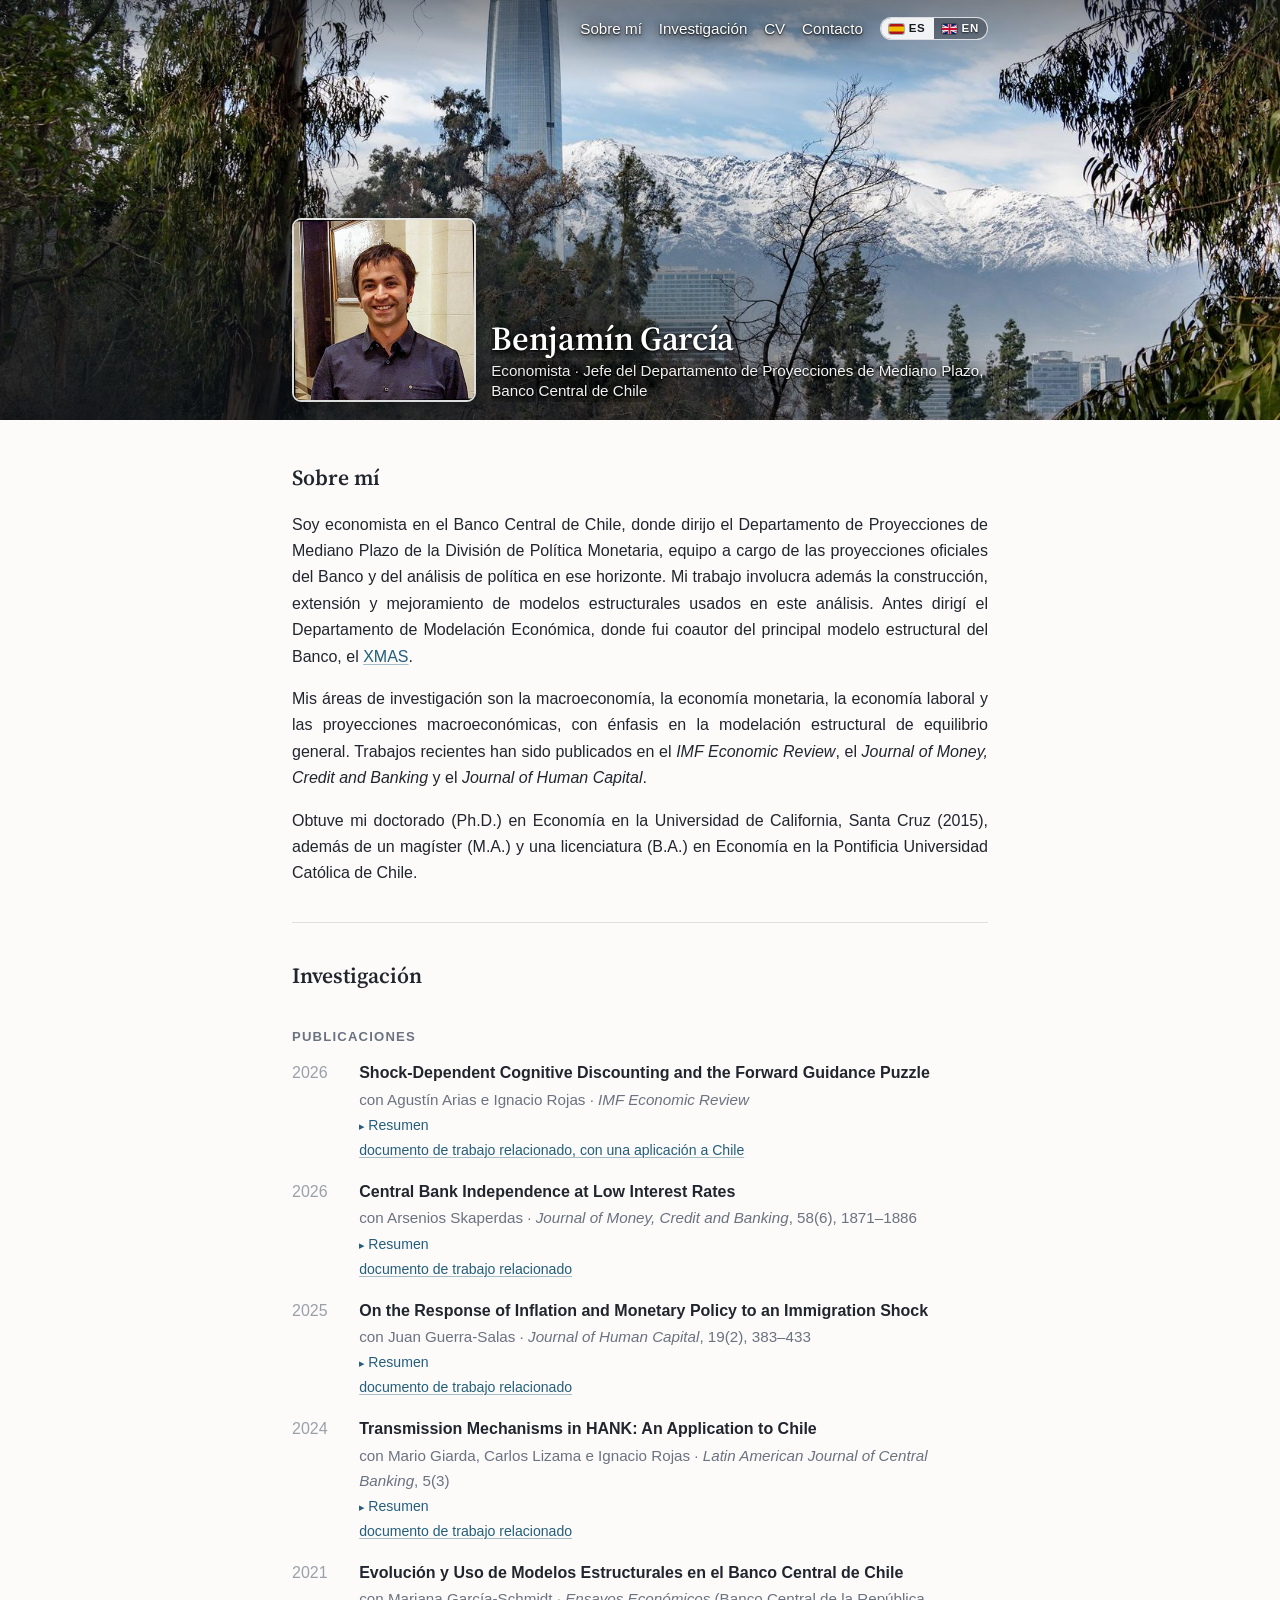
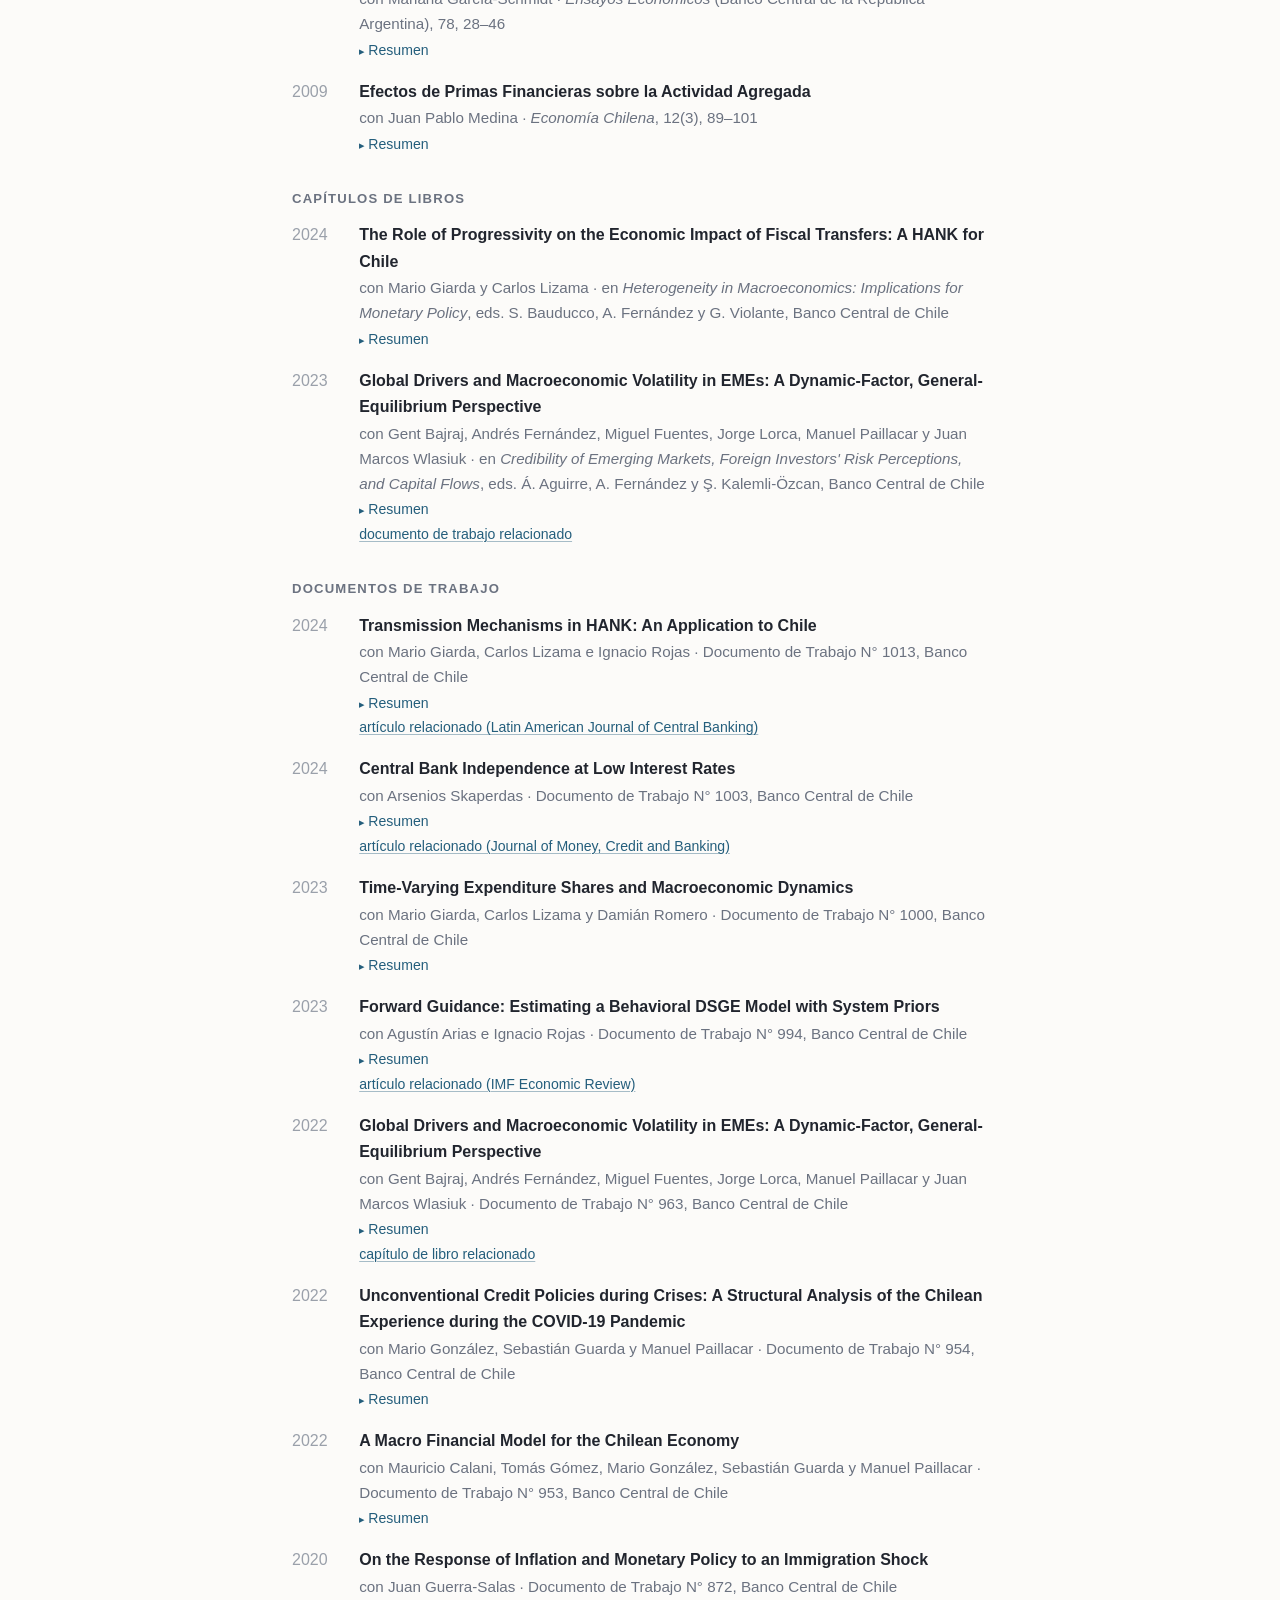
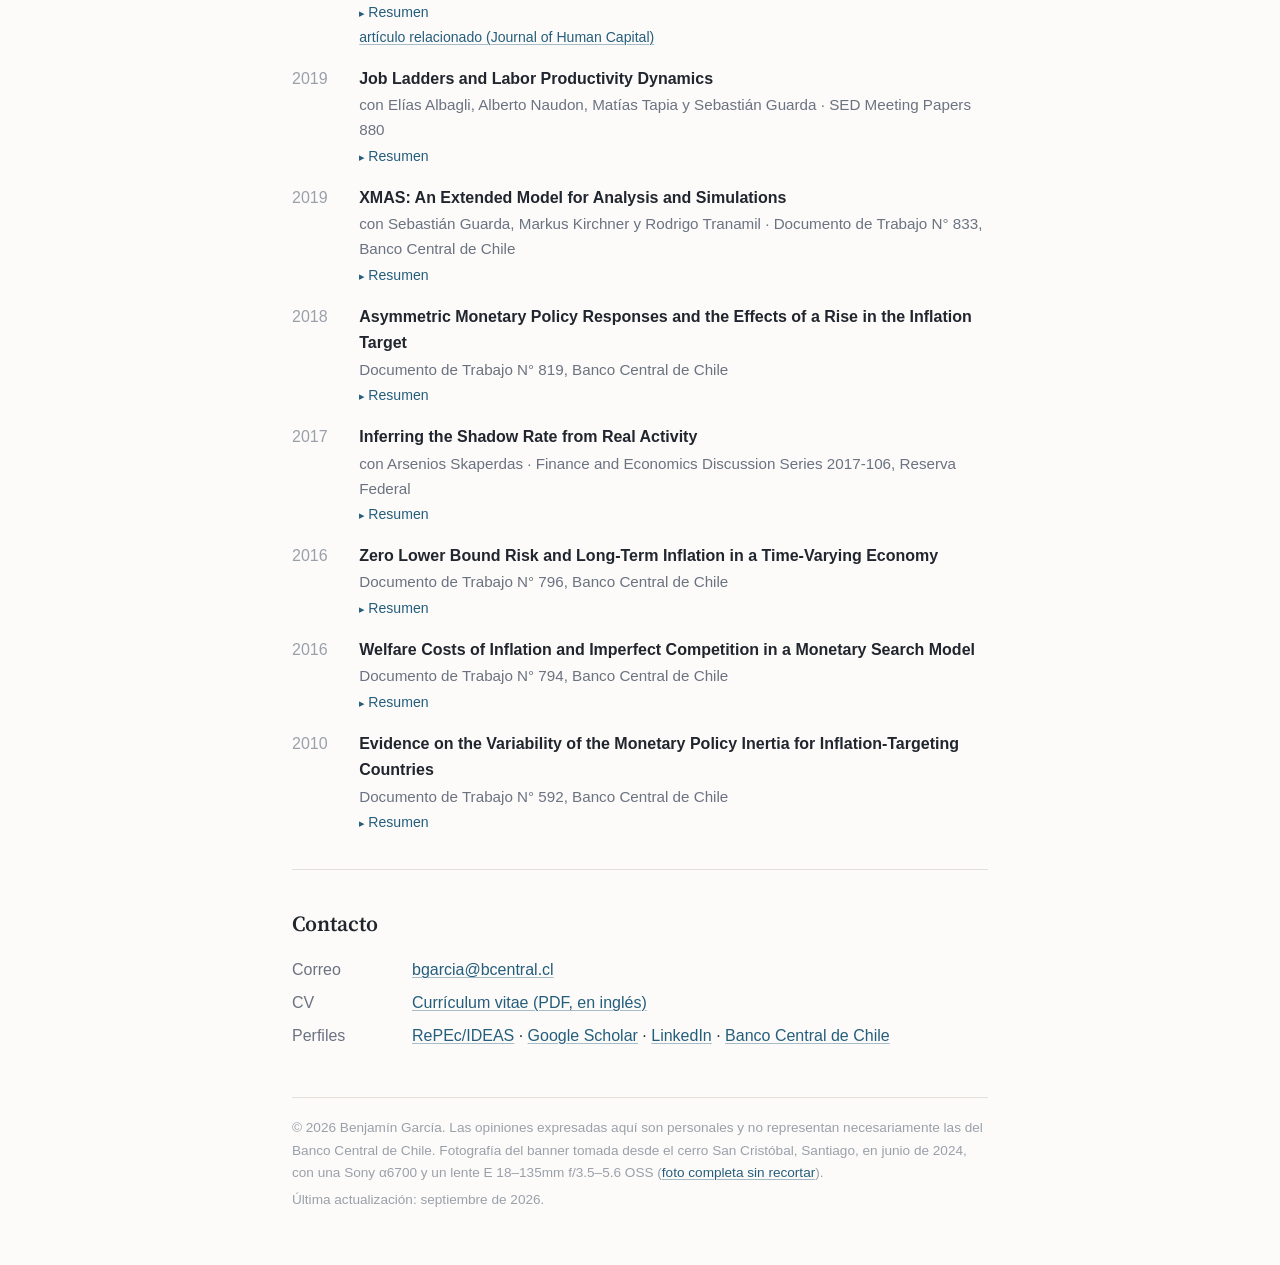
==== commit 16bb27dd: "Add files via upload" ====
--- a/es/index.html
+++ b/es/index.html
@@ -4,7 +4,7 @@
 <meta charset="utf-8">
 <meta name="viewport" content="width=device-width, initial-scale=1">
 <title>Benjamín García | Economista, Banco Central de Chile</title>
-<meta name="description" content="Benjamín García es economista del Banco Central de Chile, donde dirige el Departamento de Proyecciones de Mediano Plazo. Investigación en macroeconomía y economía monetaria: modelos DSGE y HANK, macroeconomía conductual y proyecciones.">
+<meta name="description" content="Benjamín García es economista en el Banco Central de Chile, donde dirige el Departamento de Proyecciones de Mediano Plazo. Investigación en macroeconomía y economía monetaria, con énfasis en la modelación estructural de equilibrio general.">
 <meta name="author" content="Benjamín García">
 <link rel="canonical" href="https://benjamingarcia.cl/es/">
 <link rel="alternate" hreflang="en" href="https://benjamingarcia.cl/">
@@ -15,7 +15,7 @@
 <meta property="og:locale" content="es_CL">
 <meta property="og:locale:alternate" content="en_US">
 <meta property="og:title" content="Benjamín García">
-<meta property="og:description" content="Economista del Banco Central de Chile. Investigación en macroeconomía y economía monetaria: modelos DSGE y HANK, macroeconomía conductual y proyecciones.">
+<meta property="og:description" content="Economista en el Banco Central de Chile. Investigación en macroeconomía y economía monetaria, con énfasis en la modelación estructural de equilibrio general.">
 <meta property="og:url" content="https://benjamingarcia.cl/es/">
 <meta property="og:image" content="https://benjamingarcia.cl/assets/banner-c.jpg">
 <link rel="preconnect" href="https://fonts.googleapis.com">
@@ -215,6 +215,14 @@
   .lang-toggle a:hover { background: rgba(255, 255, 255, .22); }
   .lang-toggle a:focus-visible { outline: 2px solid #fff; outline-offset: -3px; }
   .lang-toggle span { background: rgba(255, 255, 255, .92); color: #151a21; }
+  /* Flags as a visual cue, leading the code in both segments */
+  .lang-toggle a, .lang-toggle span { display: flex; align-items: center; gap: .32rem; }
+  .lang-toggle .flag {
+    display: block; flex: 0 0 auto;
+    width: 15px; height: 10px;
+    border-radius: 2px;
+    box-shadow: 0 0 0 1px rgba(0, 0, 0, .28);
+  }
 
   @media (max-width: 640px) {
     .header-inner { padding-bottom: 1rem; gap: .75rem; }
@@ -397,8 +405,8 @@
         <a href="#contacto">Contacto</a>
       </nav>
       <div class="lang-toggle" role="group" aria-label="Idioma">
-        <span aria-current="true">ES</span>
-        <a href="../" hreflang="en" lang="en" title="English version">EN</a>
+        <span aria-current="true"><svg class="flag" viewBox="0 0 3 2" preserveAspectRatio="none" aria-hidden="true" focusable="false"><rect width="3" height="2" fill="#AA151B"/><rect y=".5" width="3" height="1" fill="#F1BF00"/></svg>ES</span>
+        <a href="../" hreflang="en" lang="en" title="English version"><svg class="flag" viewBox="0 0 60 30" preserveAspectRatio="xMidYMid slice" aria-hidden="true" focusable="false"><clipPath id="uk-diag"><path d="M30,15h30v15zv15h-30zh-30v-15zv-15h30z"/></clipPath><path d="M0,0v30h60v-30z" fill="#012169"/><path d="M0,0L60,30M60,0L0,30" stroke="#fff" stroke-width="6"/><path d="M0,0L60,30M60,0L0,30" clip-path="url(#uk-diag)" stroke="#C8102E" stroke-width="4"/><path d="M30,0v30M0,15h60" stroke="#fff" stroke-width="10"/><path d="M30,0v30M0,15h60" stroke="#C8102E" stroke-width="6"/></svg>EN</a>
       </div>
     </div>
   </div>
@@ -409,13 +417,13 @@
   <section id="sobre-mi">
     <h2>Sobre mí</h2>
     <p>
-Soy economista del Banco Central de Chile, donde dirijo el Departamento de Proyecciones de Mediano Plazo de la División de Política Monetaria, equipo a cargo de las proyecciones oficiales del Banco y del análisis de política en ese horizonte. Mi trabajo también incluye construir, extender y mejorar los modelos estructurales en que se basa ese análisis. Antes dirigí el Departamento de Modelación Económica, donde fui coautor del principal modelo estructural del Banco, el <a href="https://ideas.repec.org/p/chb/bcchwp/833.html">XMAS</a>.
+Soy economista en el Banco Central de Chile, donde dirijo el Departamento de Proyecciones de Mediano Plazo de la División de Política Monetaria, equipo a cargo de las proyecciones oficiales del Banco y del análisis de política en ese horizonte. Mi trabajo involucra además la construcción, extensión y mejoramiento de modelos estructurales usados en este análisis. Antes dirigí el Departamento de Modelación Económica, donde fui coautor del principal modelo estructural del Banco, el <a href="https://ideas.repec.org/p/chb/bcchwp/833.html">XMAS</a>.
     </p>
     <p>
-      Mis áreas de investigación son la macroeconomía, la economía monetaria, la economía laboral y las proyecciones macroeconómicas, con énfasis en modelos DSGE y HANK, macroeconomía conductual y expectativas, y política monetaria en el límite inferior efectivo. Mis trabajos recientes se han publicado en <em lang="en">IMF Economic Review</em>, <em lang="en">Journal of Money, Credit and Banking</em> y <em lang="en">Journal of Human Capital</em>.
+      Mis áreas de investigación son la macroeconomía, la economía monetaria, la economía laboral y las proyecciones macroeconómicas, con énfasis en la modelación estructural de equilibrio general. Trabajos recientes han sido publicados en el <em lang="en">IMF Economic Review</em>, el <em lang="en">Journal of Money, Credit and Banking</em> y el <em lang="en">Journal of Human Capital</em>.
     </p>
     <p>
-      Obtuve mi doctorado (Ph.D.) en Economía en la Universidad de California, Santa Cruz (2015), y un magíster (M.A.) y una licenciatura (B.A.) en Economía en la Pontificia Universidad Católica de Chile.
+      Obtuve mi doctorado (Ph.D.) en Economía en la Universidad de California, Santa Cruz (2015), además de un magíster (M.A.) y una licenciatura (B.A.) en Economía en la Pontificia Universidad Católica de Chile.
     </p>
   </section>
 
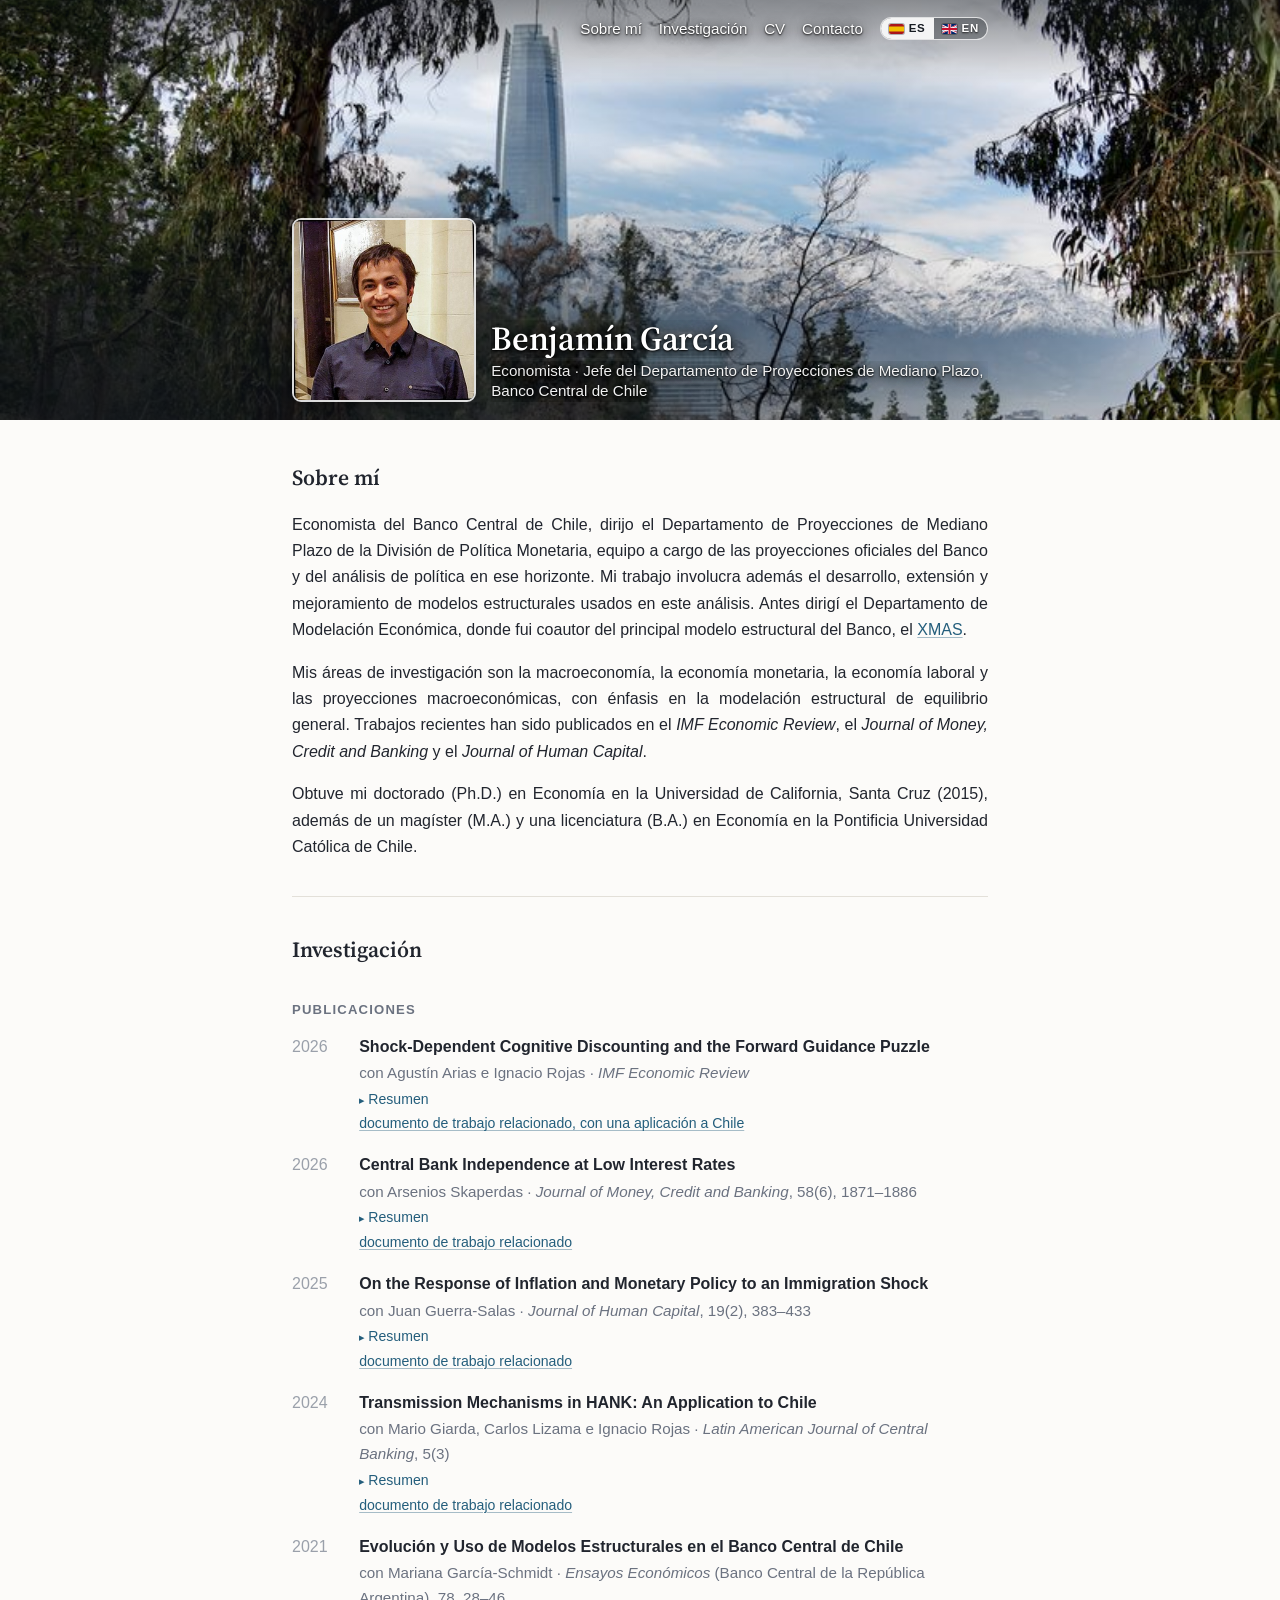
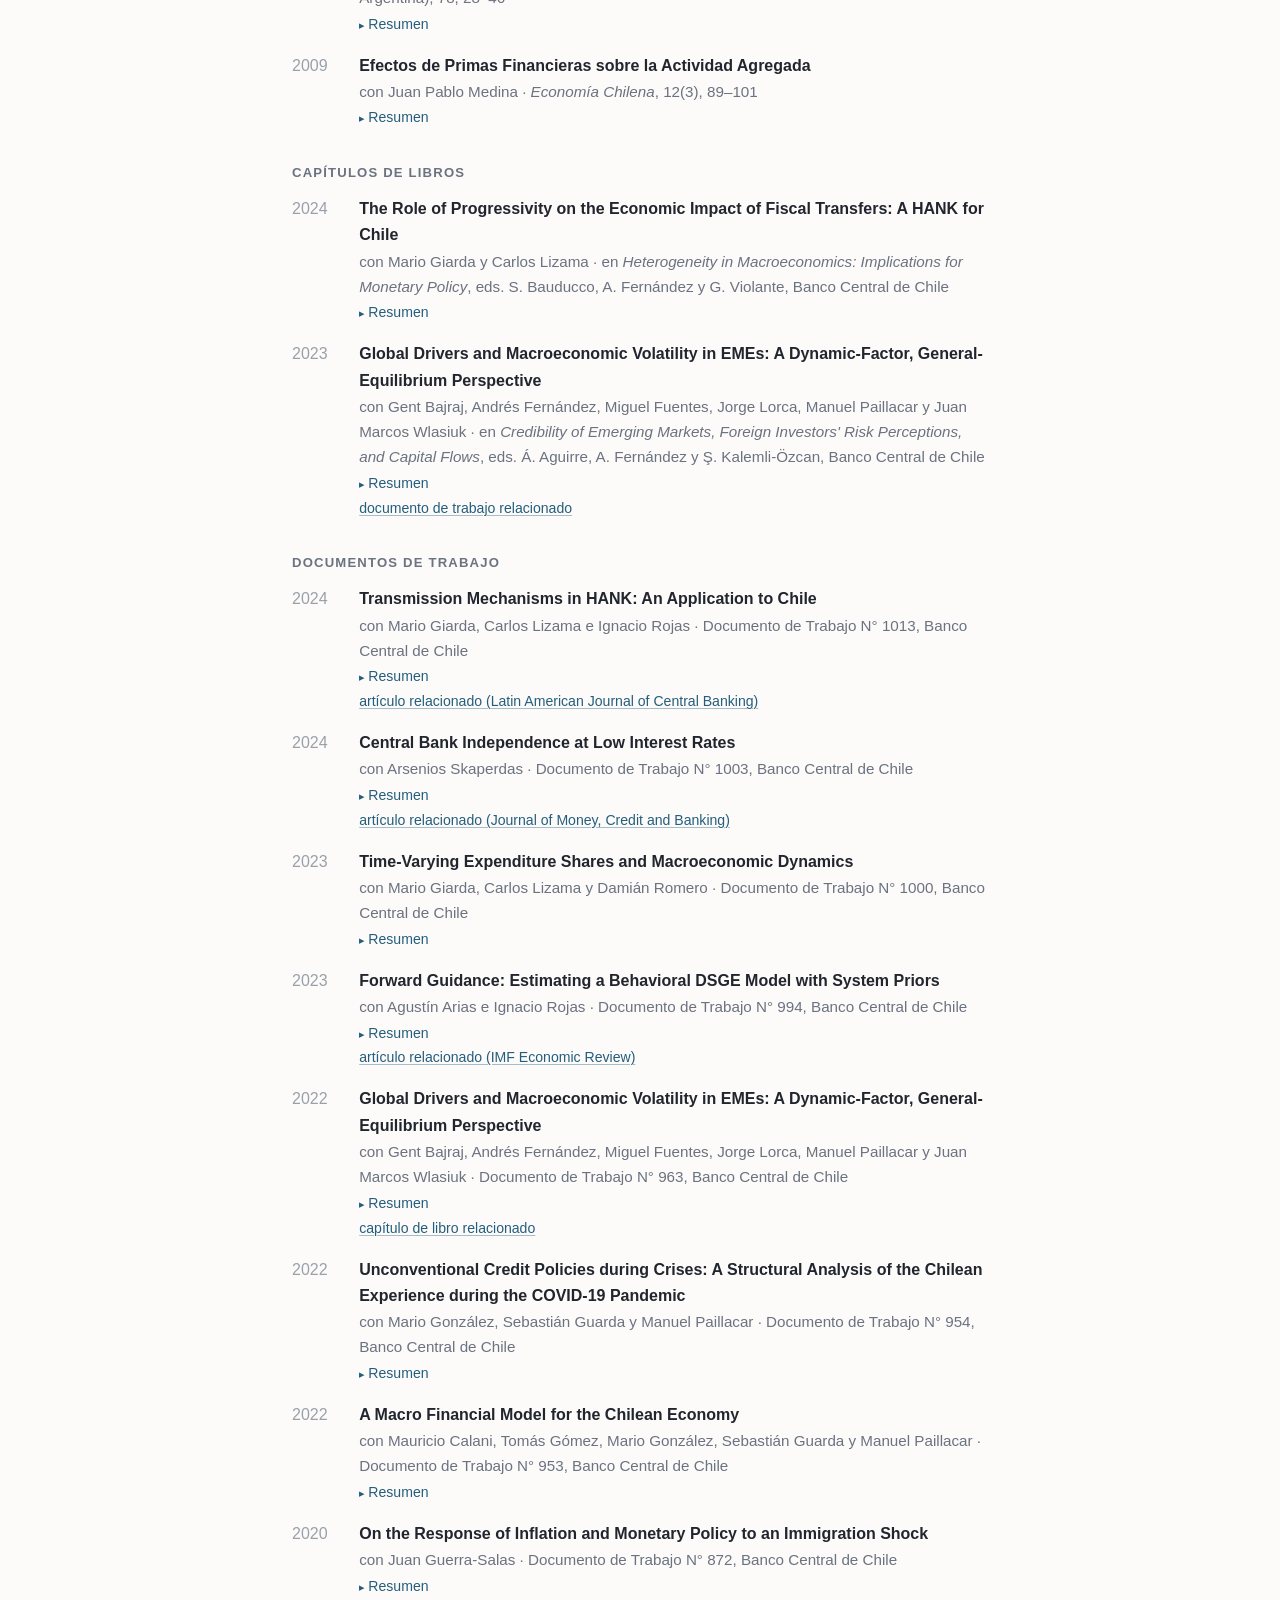
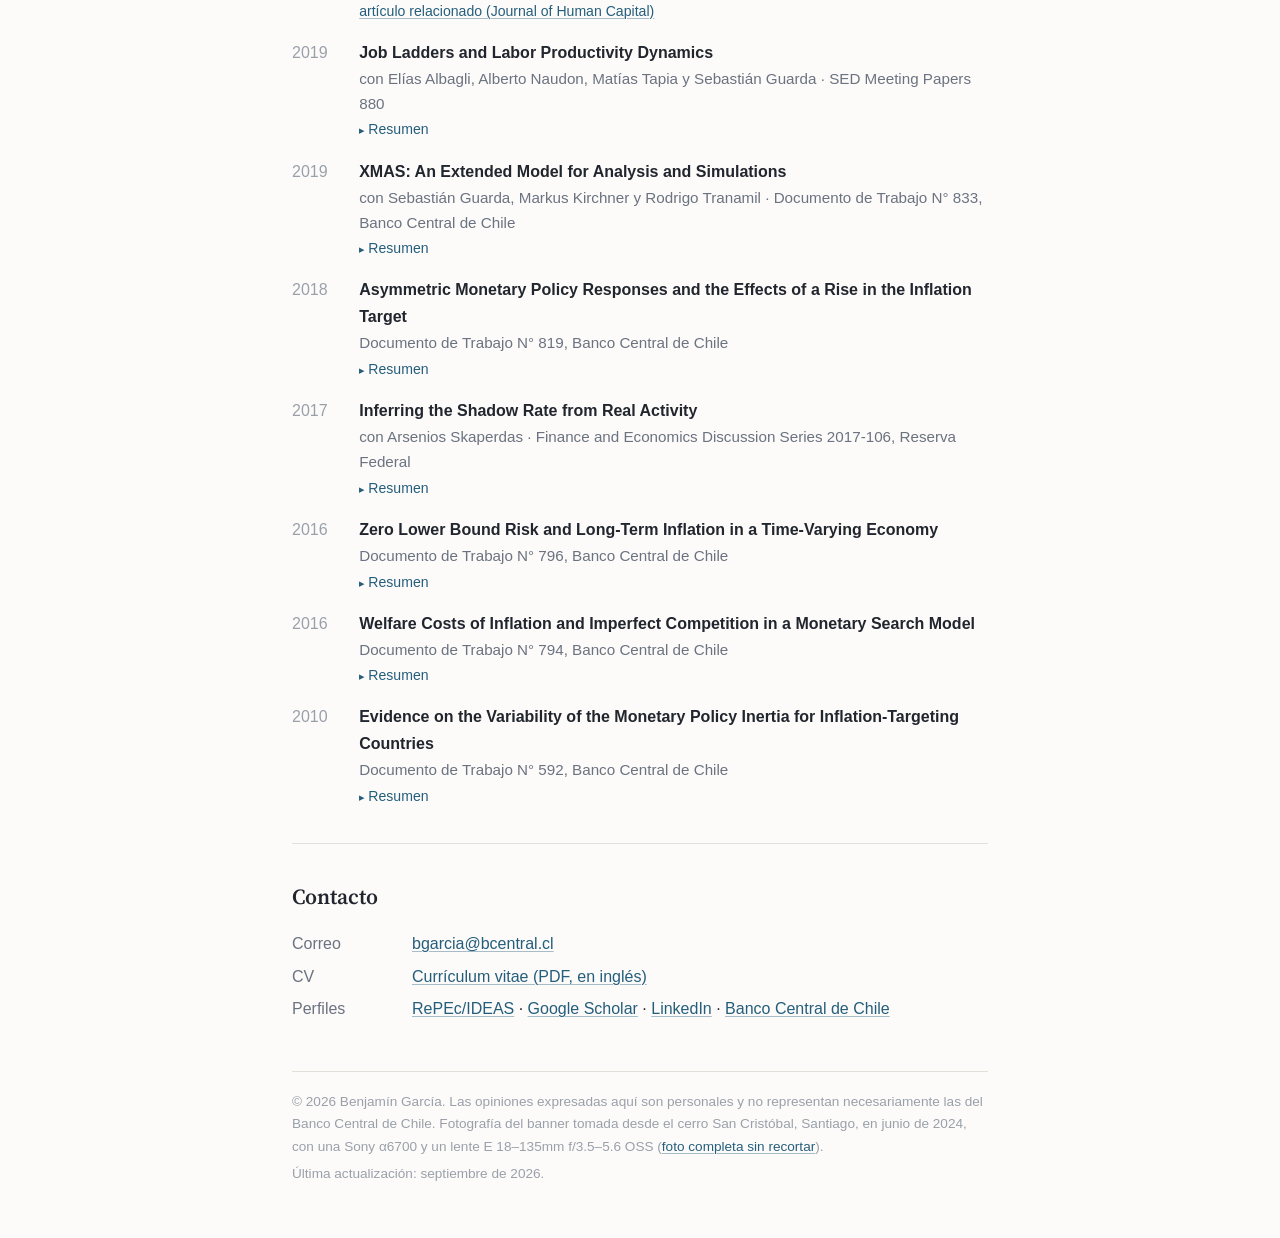
==== commit 10bc3e8e: "Add files via upload" ====
--- a/es/index.html
+++ b/es/index.html
@@ -4,7 +4,7 @@
 <meta charset="utf-8">
 <meta name="viewport" content="width=device-width, initial-scale=1">
 <title>Benjamín García | Economista, Banco Central de Chile</title>
-<meta name="description" content="Benjamín García es economista en el Banco Central de Chile, donde dirige el Departamento de Proyecciones de Mediano Plazo. Investigación en macroeconomía y economía monetaria, con énfasis en la modelación estructural de equilibrio general.">
+<meta name="description" content="Benjamín García es economista del Banco Central de Chile, donde dirige el Departamento de Proyecciones de Mediano Plazo. Investigación en macroeconomía y economía monetaria, con énfasis en la modelación estructural de equilibrio general.">
 <meta name="author" content="Benjamín García">
 <link rel="canonical" href="https://benjamingarcia.cl/es/">
 <link rel="alternate" hreflang="en" href="https://benjamingarcia.cl/">
@@ -15,7 +15,7 @@
 <meta property="og:locale" content="es_CL">
 <meta property="og:locale:alternate" content="en_US">
 <meta property="og:title" content="Benjamín García">
-<meta property="og:description" content="Economista en el Banco Central de Chile. Investigación en macroeconomía y economía monetaria, con énfasis en la modelación estructural de equilibrio general.">
+<meta property="og:description" content="Economista del Banco Central de Chile. Investigación en macroeconomía y economía monetaria, con énfasis en la modelación estructural de equilibrio general.">
 <meta property="og:url" content="https://benjamingarcia.cl/es/">
 <meta property="og:image" content="https://benjamingarcia.cl/assets/banner-c.jpg">
 <link rel="preconnect" href="https://fonts.googleapis.com">
@@ -417,7 +417,7 @@
   <section id="sobre-mi">
     <h2>Sobre mí</h2>
     <p>
-Soy economista en el Banco Central de Chile, donde dirijo el Departamento de Proyecciones de Mediano Plazo de la División de Política Monetaria, equipo a cargo de las proyecciones oficiales del Banco y del análisis de política en ese horizonte. Mi trabajo involucra además la construcción, extensión y mejoramiento de modelos estructurales usados en este análisis. Antes dirigí el Departamento de Modelación Económica, donde fui coautor del principal modelo estructural del Banco, el <a href="https://ideas.repec.org/p/chb/bcchwp/833.html">XMAS</a>.
+Economista del Banco Central de Chile, dirijo el Departamento de Proyecciones de Mediano Plazo de la División de Política Monetaria, equipo a cargo de las proyecciones oficiales del Banco y del análisis de política en ese horizonte. Mi trabajo involucra además el desarrollo, extensión y mejoramiento de modelos estructurales usados en este análisis. Antes dirigí el Departamento de Modelación Económica, donde fui coautor del principal modelo estructural del Banco, el <a href="https://ideas.repec.org/p/chb/bcchwp/833.html">XMAS</a>.
     </p>
     <p>
       Mis áreas de investigación son la macroeconomía, la economía monetaria, la economía laboral y las proyecciones macroeconómicas, con énfasis en la modelación estructural de equilibrio general. Trabajos recientes han sido publicados en el <em lang="en">IMF Economic Review</em>, el <em lang="en">Journal of Money, Credit and Banking</em> y el <em lang="en">Journal of Human Capital</em>.
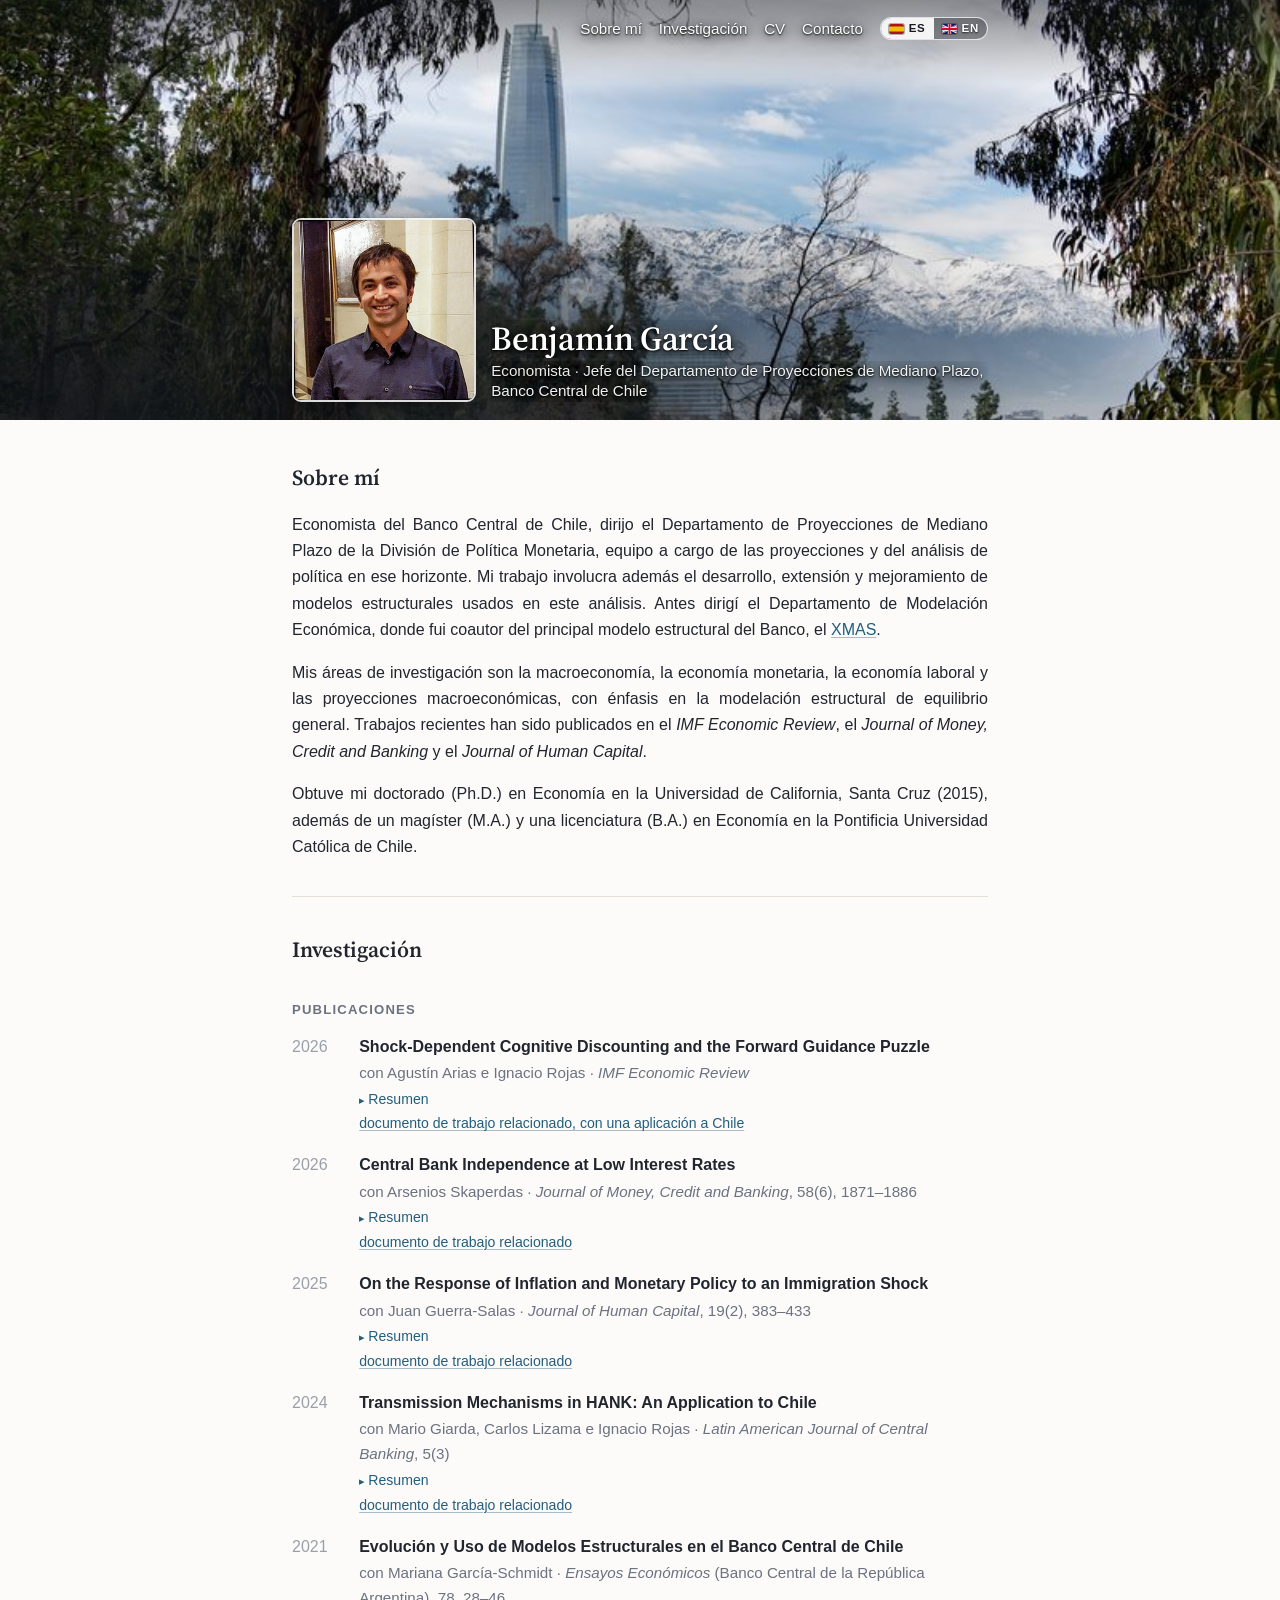
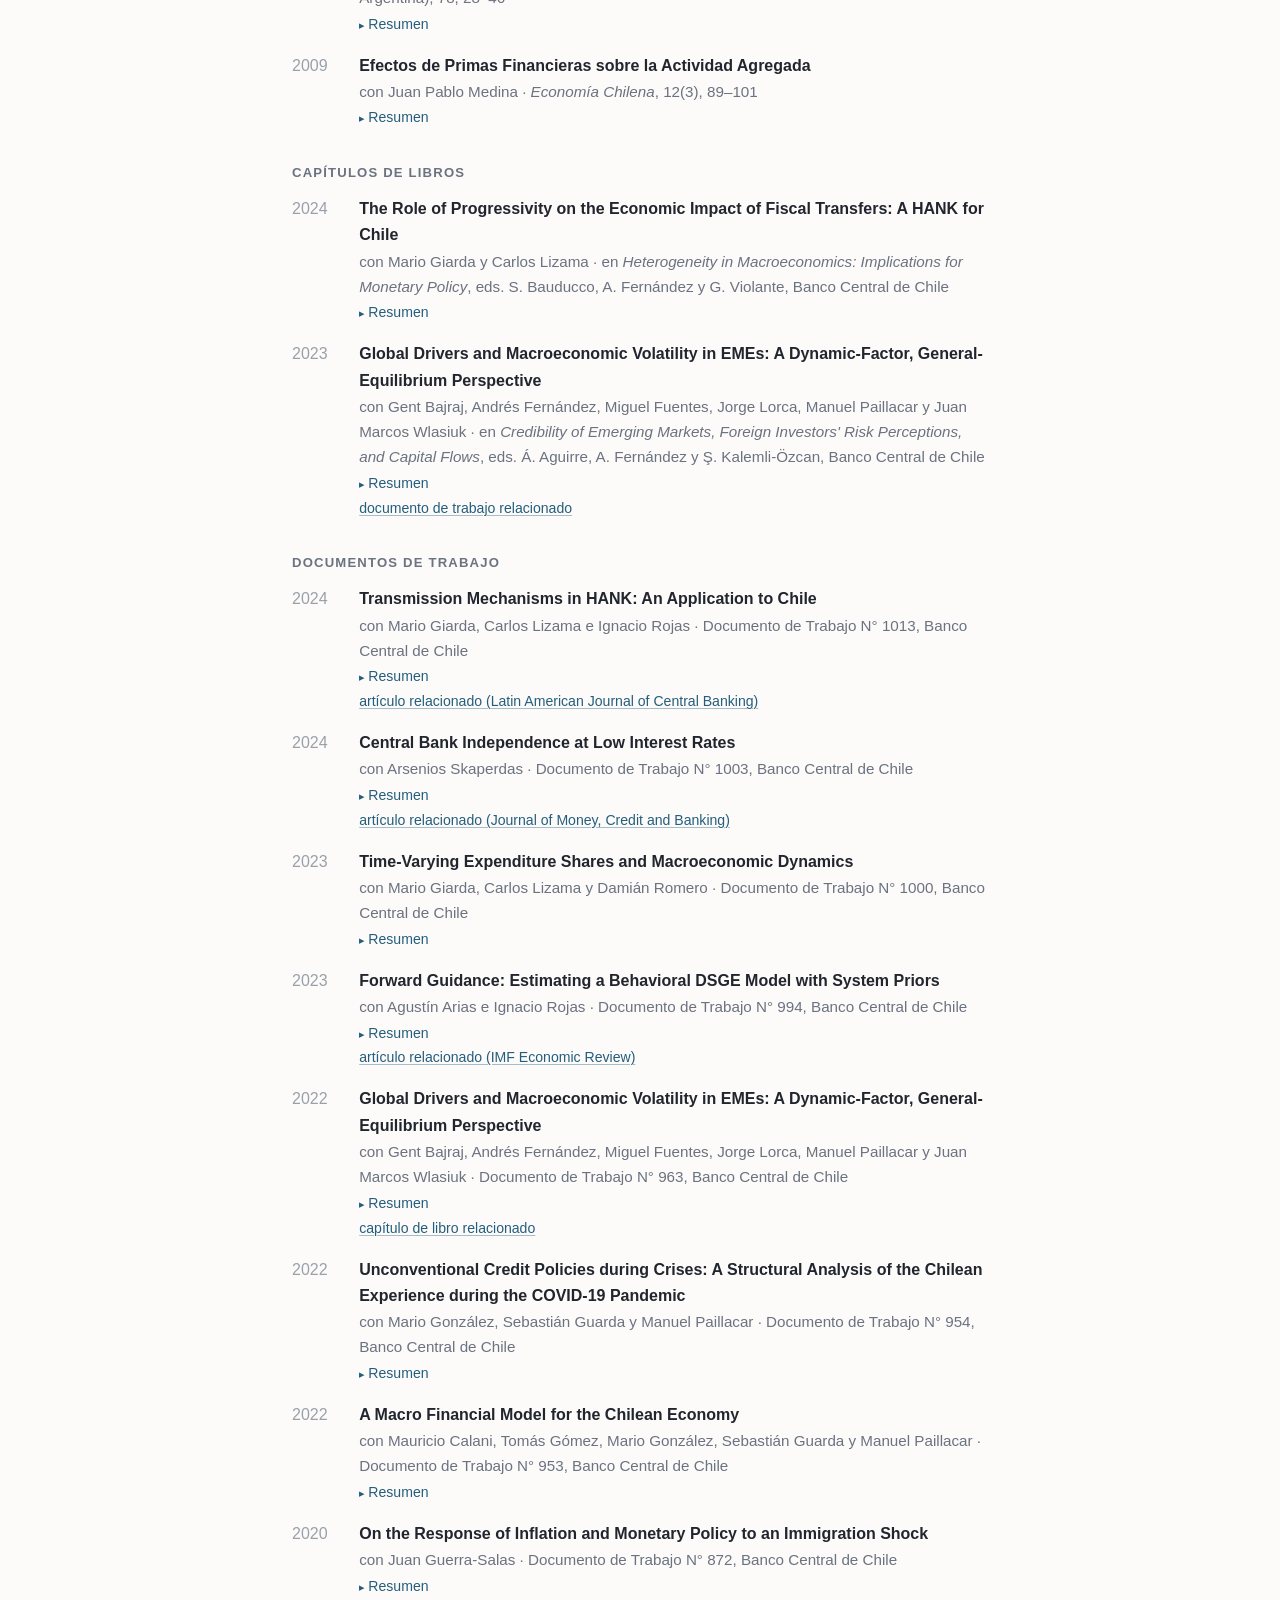
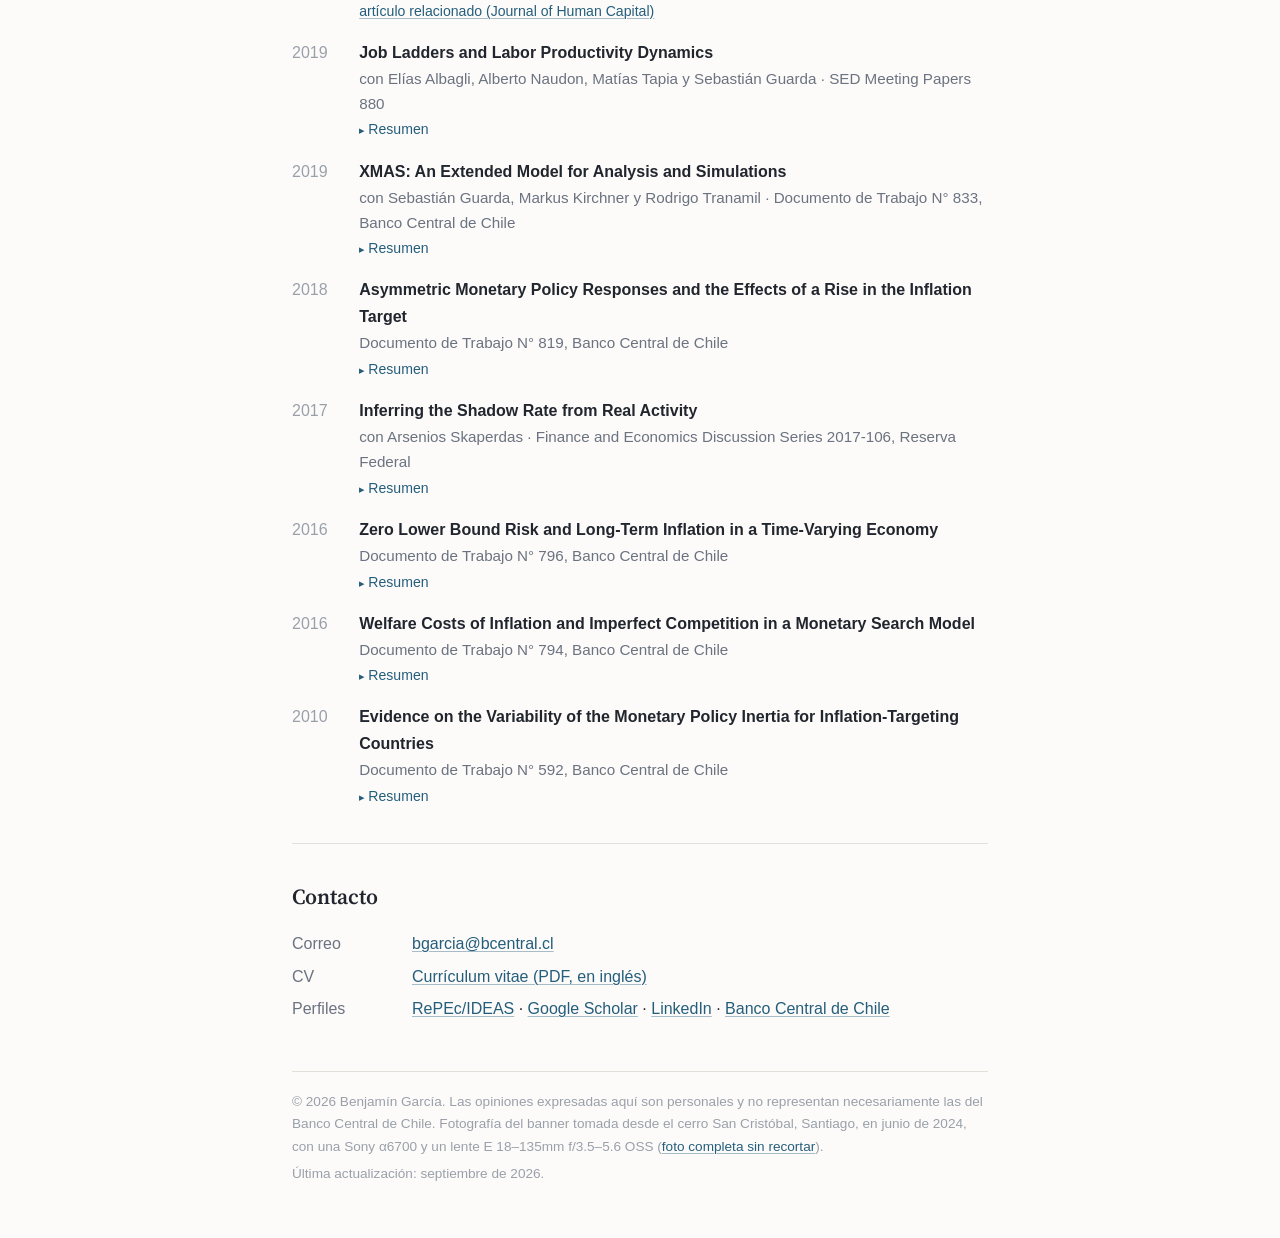
==== commit 6cc44269: "Add files via upload" ====
--- a/es/index.html
+++ b/es/index.html
@@ -417,7 +417,7 @@
   <section id="sobre-mi">
     <h2>Sobre mí</h2>
     <p>
-Economista del Banco Central de Chile, dirijo el Departamento de Proyecciones de Mediano Plazo de la División de Política Monetaria, equipo a cargo de las proyecciones oficiales del Banco y del análisis de política en ese horizonte. Mi trabajo involucra además el desarrollo, extensión y mejoramiento de modelos estructurales usados en este análisis. Antes dirigí el Departamento de Modelación Económica, donde fui coautor del principal modelo estructural del Banco, el <a href="https://ideas.repec.org/p/chb/bcchwp/833.html">XMAS</a>.
+Economista del Banco Central de Chile, dirijo el Departamento de Proyecciones de Mediano Plazo de la División de Política Monetaria, equipo a cargo de las proyecciones y del análisis de política en ese horizonte. Mi trabajo involucra además el desarrollo, extensión y mejoramiento de modelos estructurales usados en este análisis. Antes dirigí el Departamento de Modelación Económica, donde fui coautor del principal modelo estructural del Banco, el <a href="https://ideas.repec.org/p/chb/bcchwp/833.html">XMAS</a>.
     </p>
     <p>
       Mis áreas de investigación son la macroeconomía, la economía monetaria, la economía laboral y las proyecciones macroeconómicas, con énfasis en la modelación estructural de equilibrio general. Trabajos recientes han sido publicados en el <em lang="en">IMF Economic Review</em>, el <em lang="en">Journal of Money, Credit and Banking</em> y el <em lang="en">Journal of Human Capital</em>.
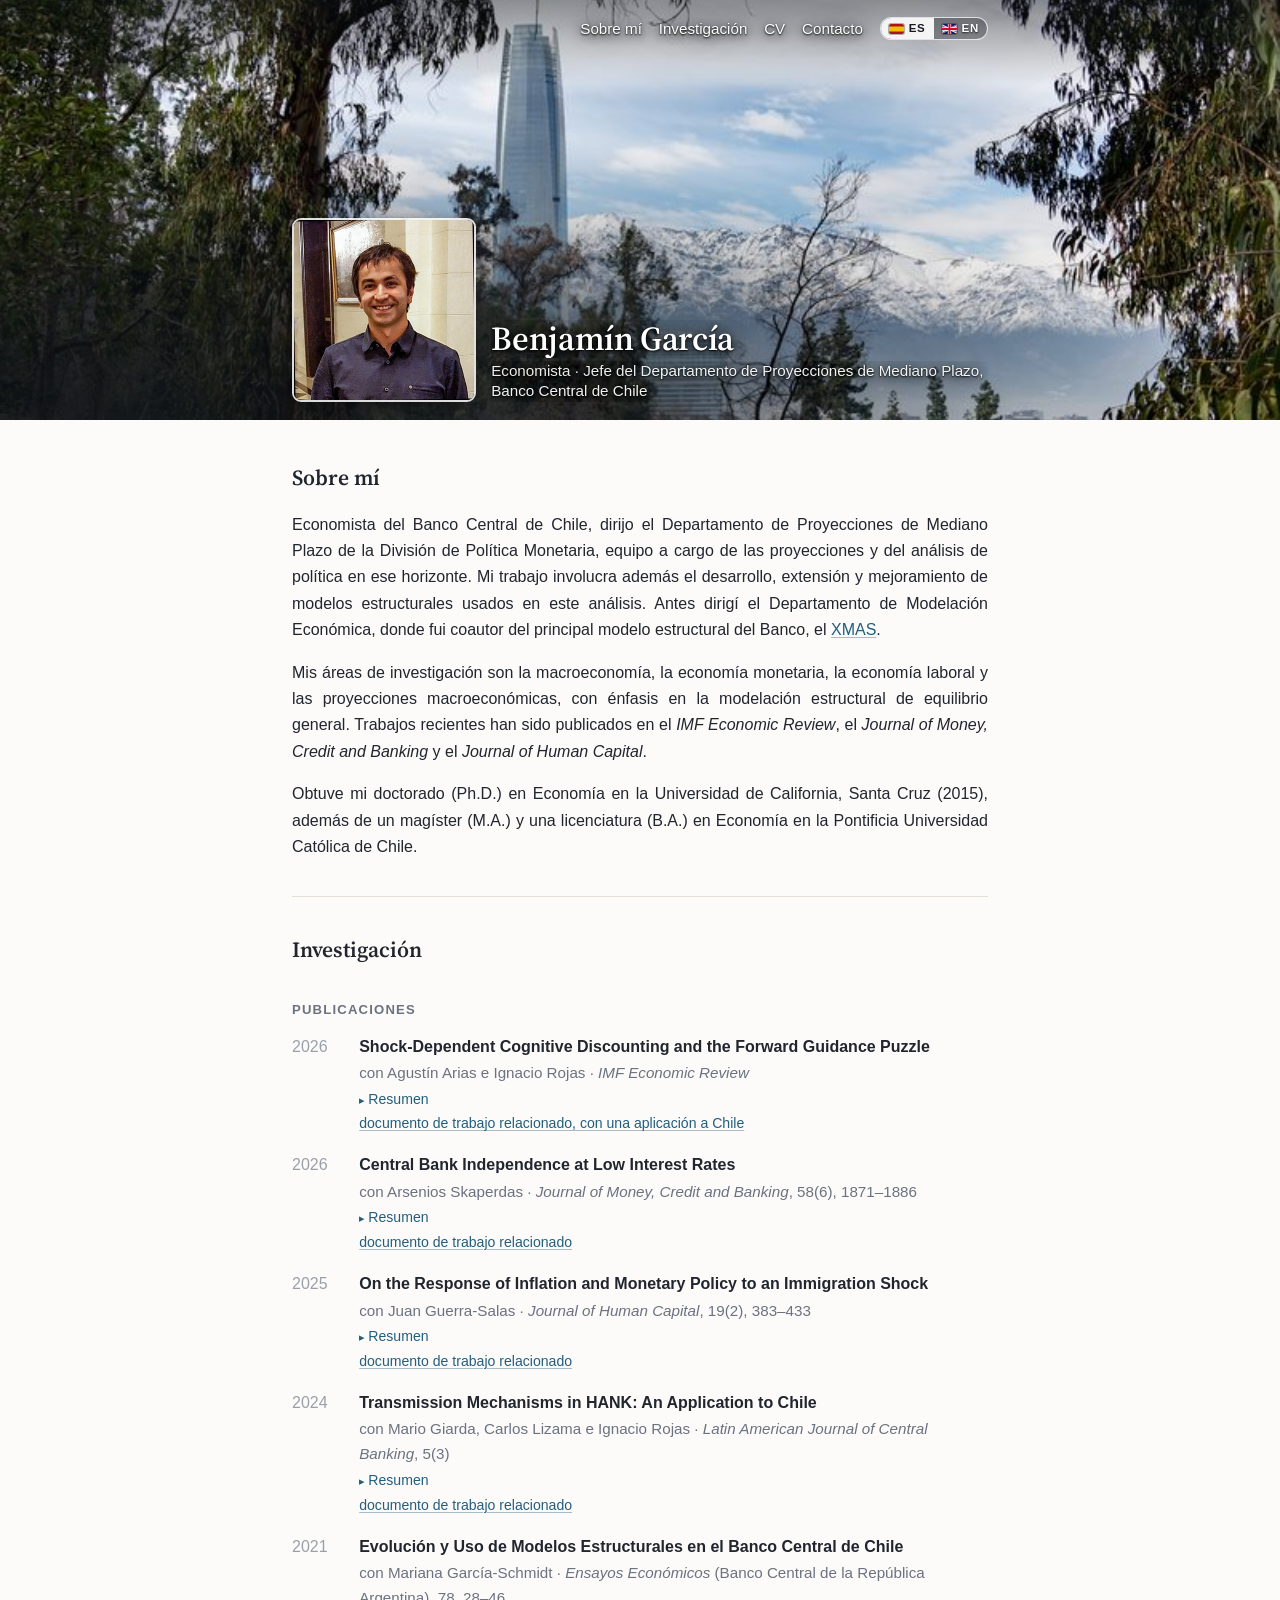
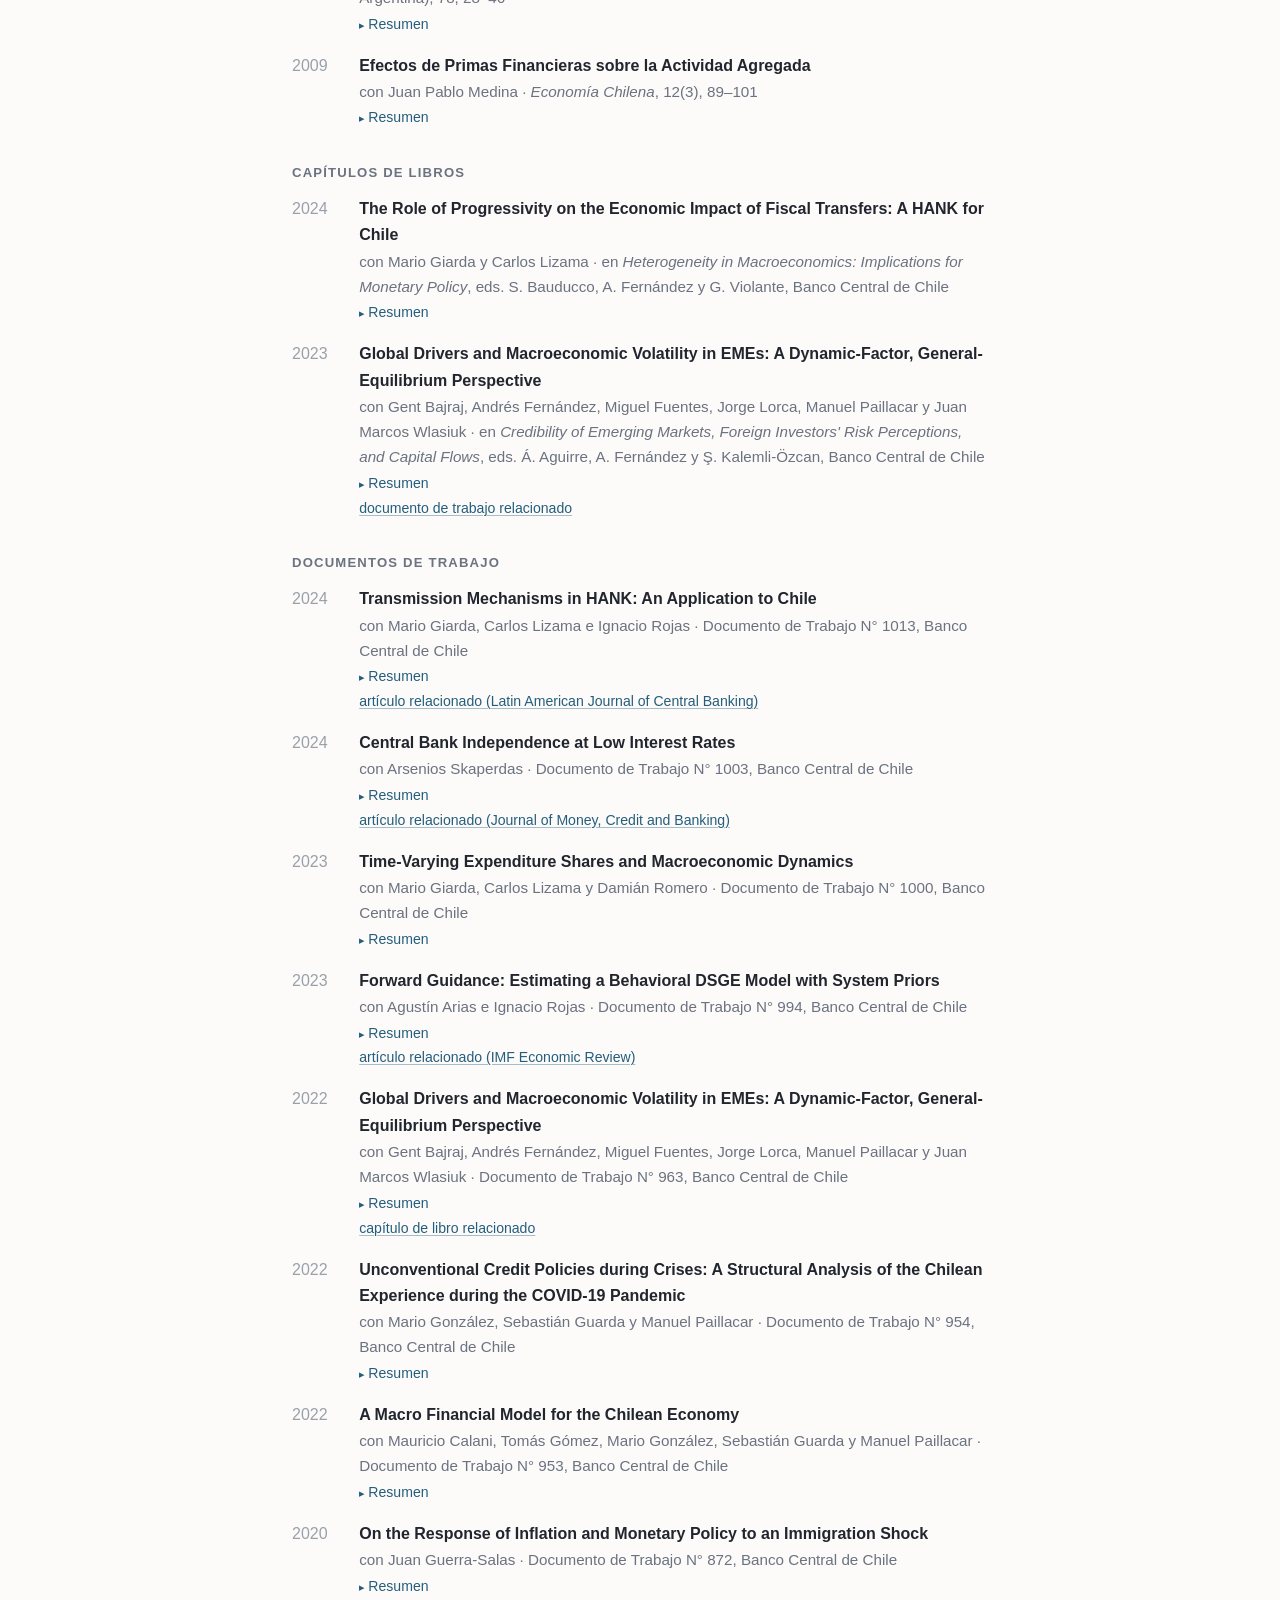
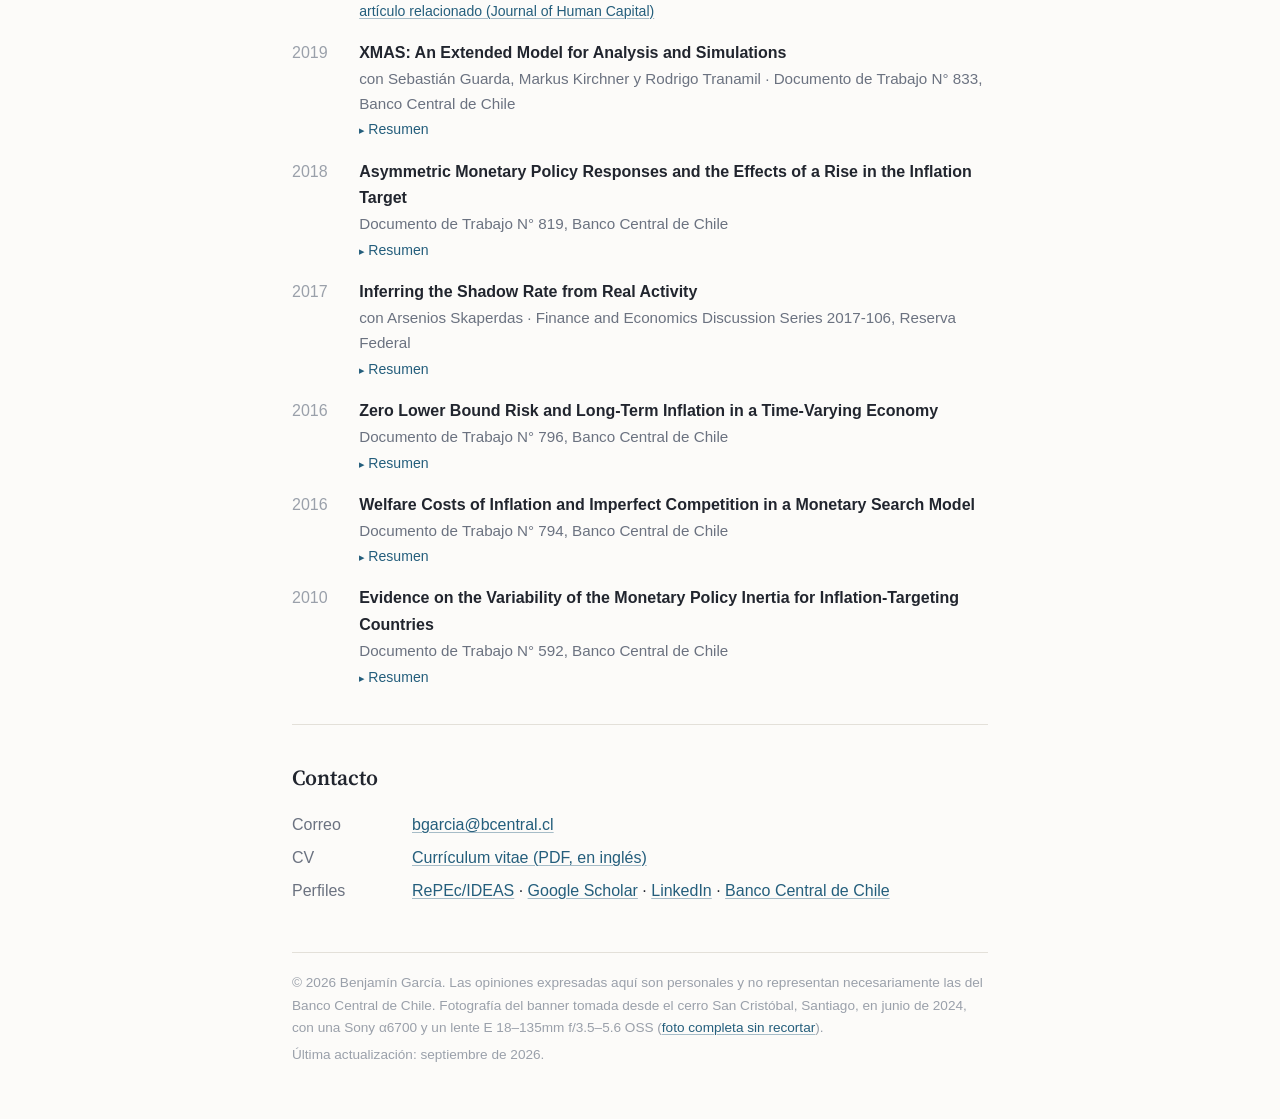
==== commit 50709924: "Add files via upload" ====
--- a/es/index.html
+++ b/es/index.html
@@ -697,22 +697,6 @@
     <div class="pub">
       <div class="year">2019</div>
       <div>
-        <div class="title" lang="en"><a href="https://ideas.repec.org/p/red/sed019/880.html">Job Ladders and Labor Productivity Dynamics</a></div>
-        <div class="meta">con Elías Albagli, Alberto Naudon, Matías Tapia y Sebastián Guarda · SED Meeting Papers 880</div>
-        <details class="abs"><summary>Resumen</summary>
-          <div class="abstract-text">
-            <p class="abs-lang">Traducción al español</p>
-            <p>La evidencia microeconómica reciente sugiere que la composición de la calidad de los emparejamientos entre los trabajadores ocupados se deteriora en las recesiones. Interpretamos esto como evidencia de la destrucción de valiosas escaleras laborales (<em>job ladders</em>), una forma de capital intangible. Este trabajo construye un modelo de búsqueda de equilibrio con una escalera laboral estilizada para estudiar la relación entre la composición de la calidad de los emparejamientos y la dinámica de la productividad y del producto agregados. Nuestros resultados muestran que los shocks que destruyen emparejamientos de alta calidad y sus escaleras laborales asociadas pueden tener efectos significativos y muy persistentes sobre la productividad laboral y el producto, incluso después de que el empleo agregado se ha recuperado.</p>
-            <p class="abs-lang">Original en inglés</p>
-            <p lang="en">Recent microeconomic evidence suggests that the composition of match qualities among employed workers deteriorates in recessions. We interpret this as evidence of the destruction of valuable job ladders, a form of intangible capital. This paper builds an equilibrium search model with a stylized job ladder to study the relationship between the composition of match qualities and the dynamics of aggregate productivity and output. Our results show that shocks that destroy high quality matches and their associated job ladders can have significant and very persistent effects on labor productivity and output, even after aggregate employment has recovered.</p>
-          </div>
-        </details>
-      </div>
-    </div>
-
-    <div class="pub">
-      <div class="year">2019</div>
-      <div>
         <div class="title" lang="en"><a href="https://ideas.repec.org/p/chb/bcchwp/833.html">XMAS: An Extended Model for Analysis and Simulations</a></div>
         <div class="meta">con Sebastián Guarda, Markus Kirchner y Rodrigo Tranamil · Documento de Trabajo N°&nbsp;833, Banco Central de Chile</div>
         <details class="abs"><summary>Resumen</summary>
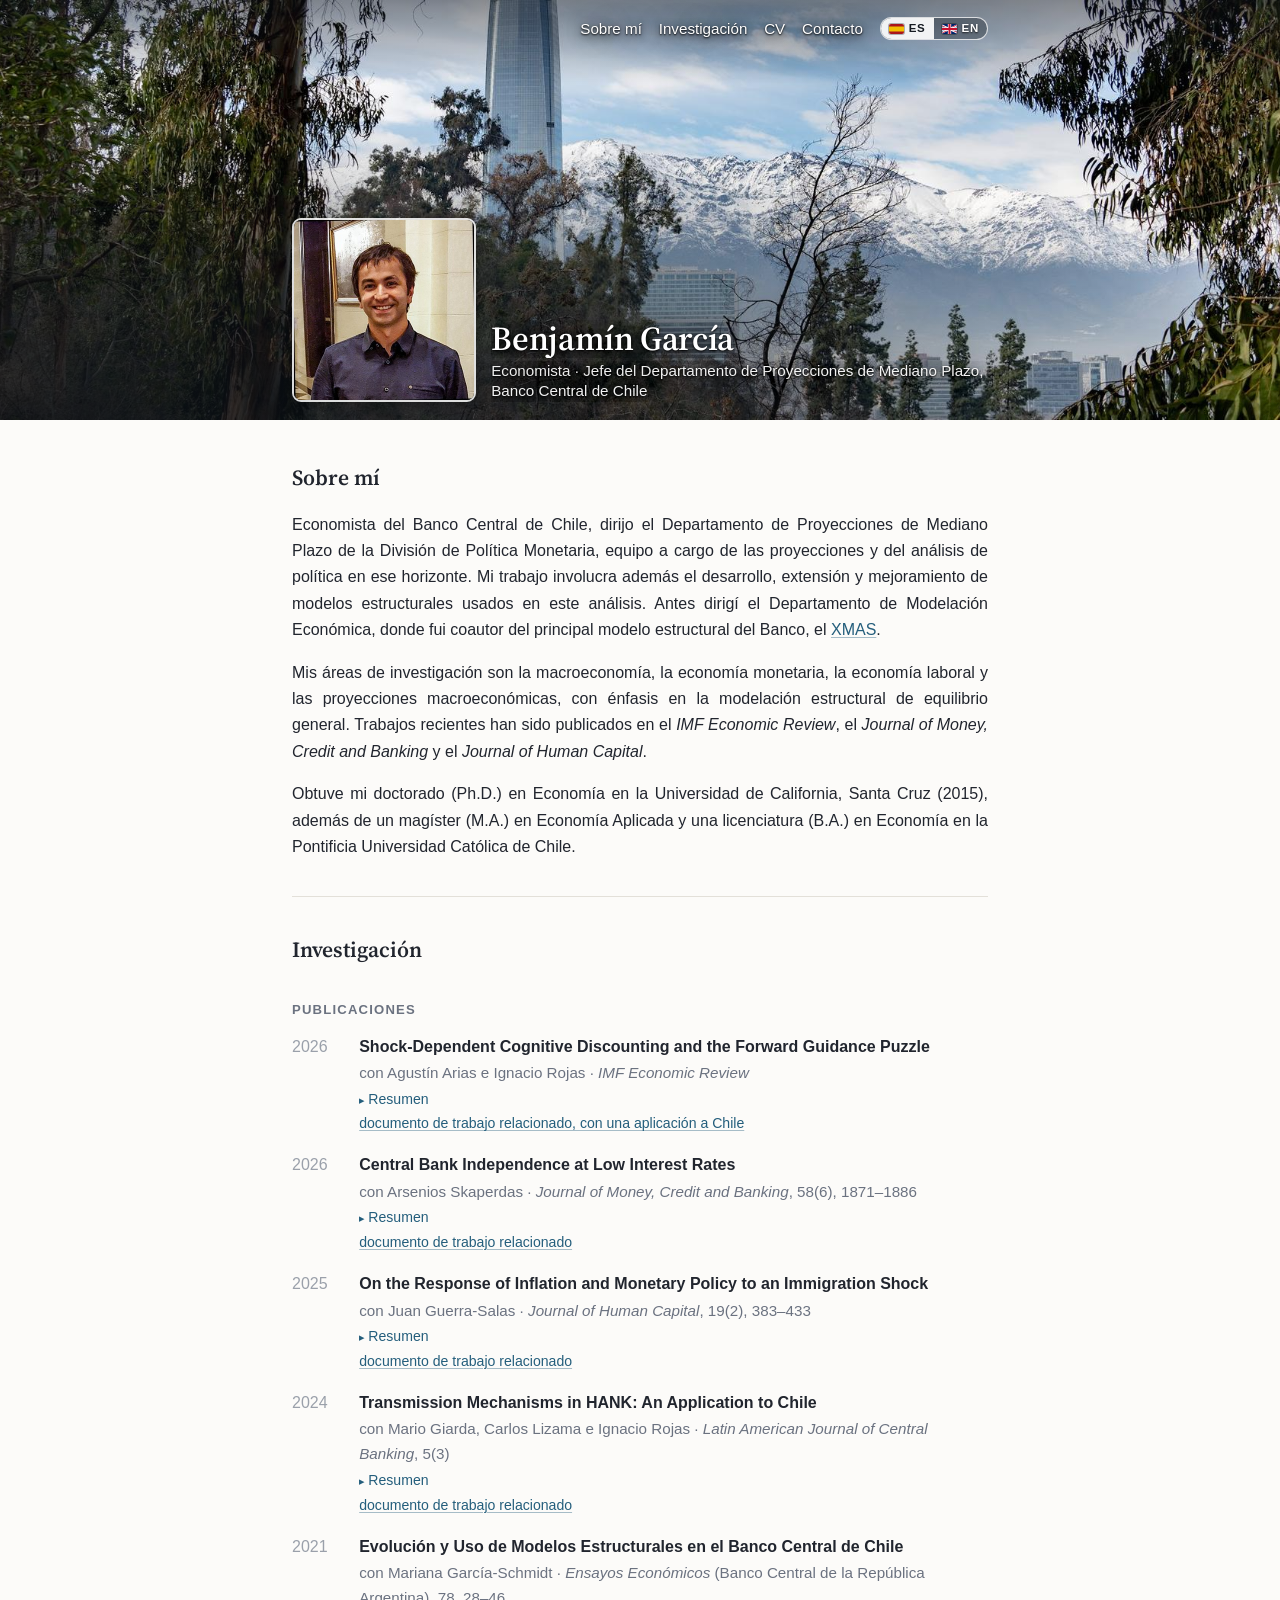
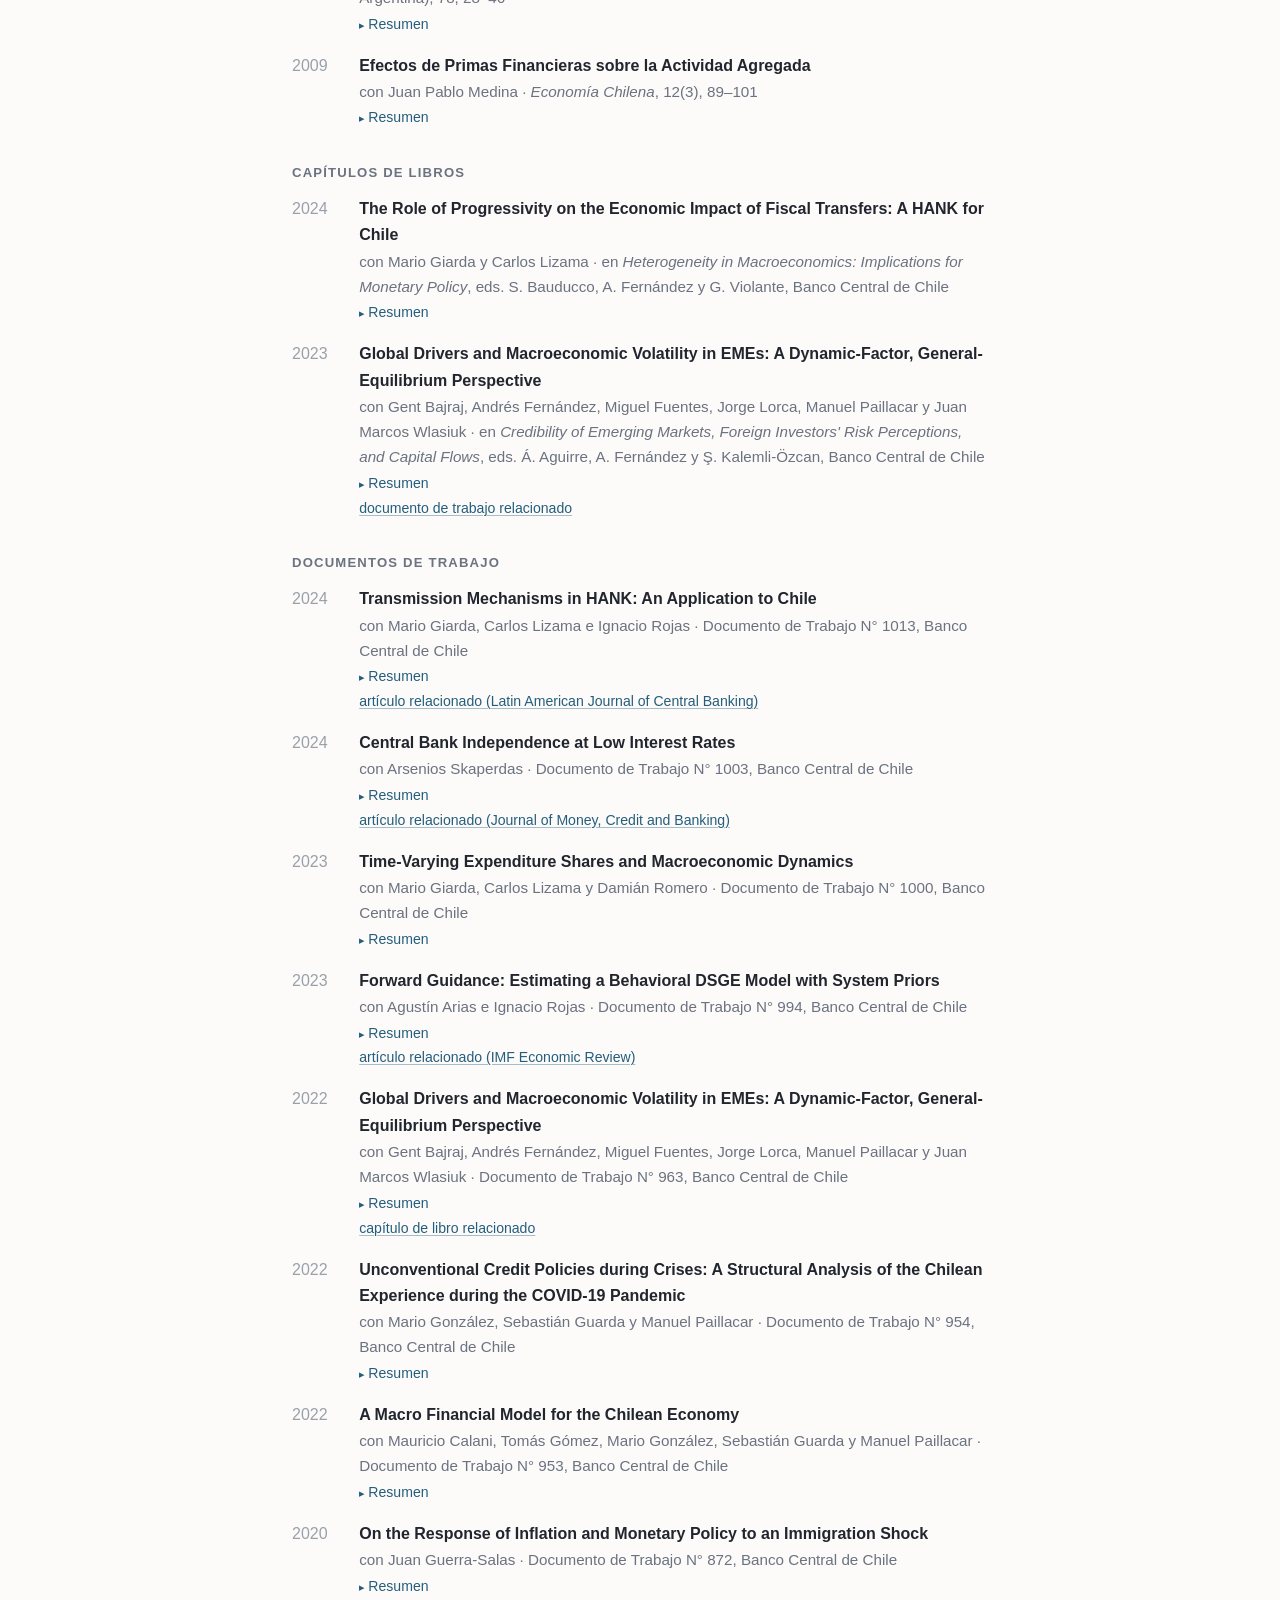
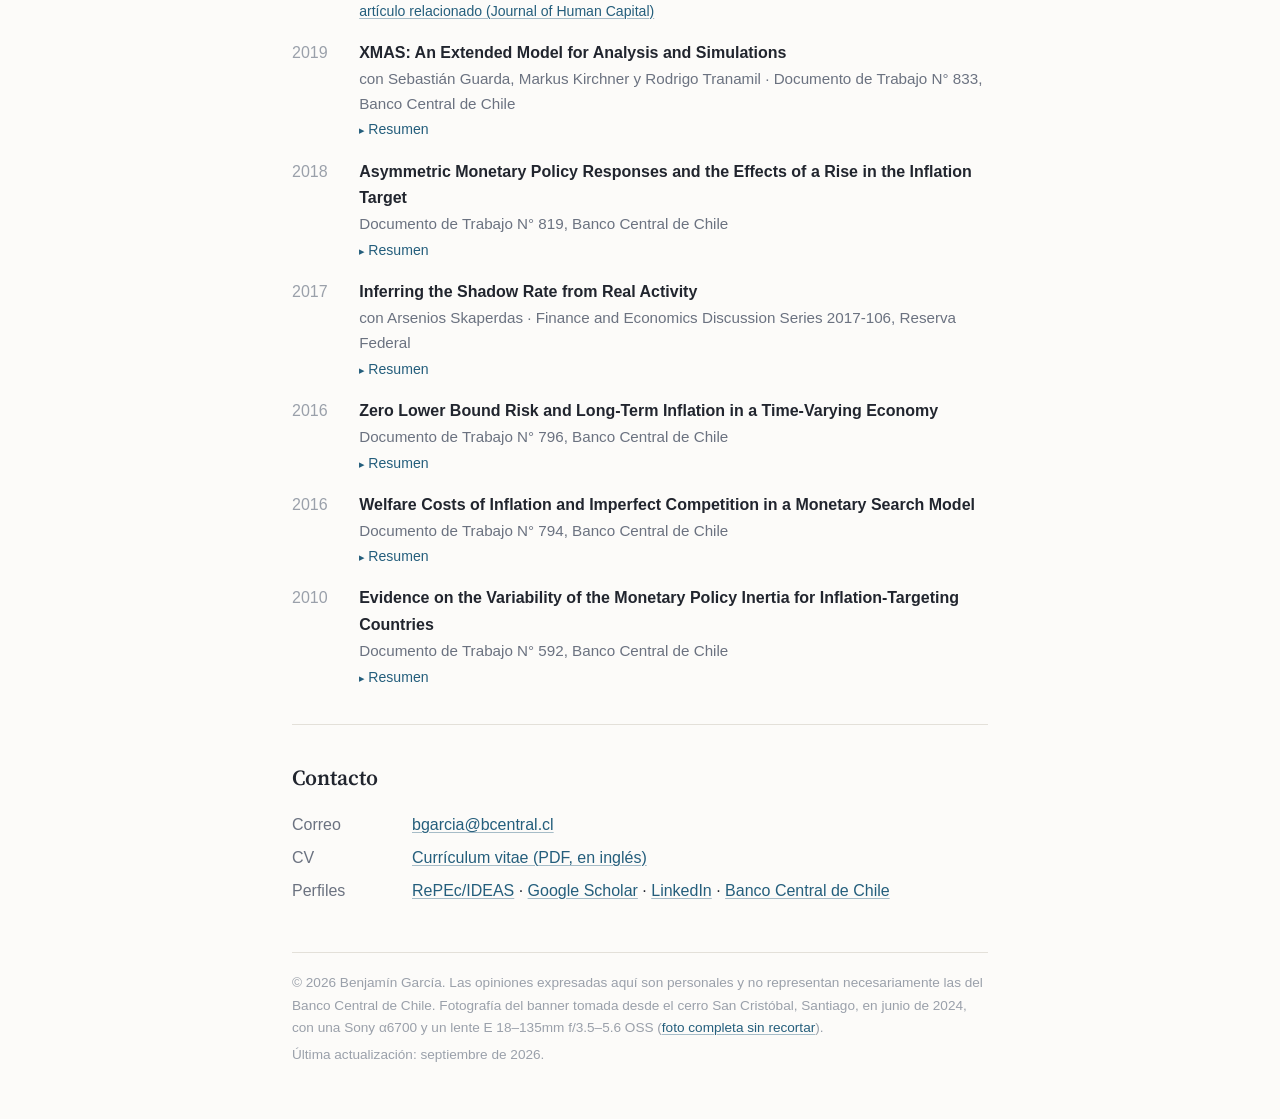
==== commit 5112ac1c: "Add files via upload" ====
--- a/es/index.html
+++ b/es/index.html
@@ -261,15 +261,25 @@
   }
   .name-short { display: none; }
   @media (max-width: 440px) {
-    .site-header.compact .name-full {
+    .site-header.compact h1 {
       position: absolute; width: 1px; height: 1px; overflow: hidden;
       clip: rect(0 0 0 0); white-space: nowrap;
     }
-    .site-header.compact .name-short { display: inline; }
+    .site-header.compact .name-short {
+      display: block;
+      margin: 0;
+      font-family: var(--serif);
+      font-weight: 600;
+      font-size: 1rem;
+      line-height: 1.12;
+      letter-spacing: -0.01em;
+      color: #fff;
+      white-space: nowrap;
+      text-shadow: 0 1px 2px rgba(0, 0, 0, .95), 0 2px 10px rgba(0, 0, 0, .85), 0 0 26px rgba(0, 0, 0, .6);
+    }
   }
   @media (max-width: 359px) {
-    .site-header h1 { transition: font-size .28s ease, opacity .18s ease; }
-    .site-header.compact h1 { opacity: 0; visibility: hidden; }
+    .site-header.compact .name-short { display: none; }
   }
 
   hr { border: 0; border-top: 1px solid var(--rule); margin: 2.2rem 0; }
@@ -394,7 +404,8 @@
   <div class="header-inner">
     <img class="avatar" src="../assets/avatar.jpg" width="360" height="360" alt="Benjamín García">
     <div class="id">
-      <h1><span class="name-full">Benjamín García</span><span class="name-short" aria-hidden="true">B. García</span></h1>
+      <h1>Benjamín García</h1>
+      <span class="name-short" aria-hidden="true">B. García</span>
       <p class="titleline"><span class="tl-full">Economista · Jefe del Departamento de Proyecciones de Mediano Plazo, Banco Central de Chile</span><span class="tl-short" hidden>Economista · Banco Central de Chile</span></p>
     </div>
     <div class="topbar">
@@ -423,7 +434,7 @@
       Mis áreas de investigación son la macroeconomía, la economía monetaria, la economía laboral y las proyecciones macroeconómicas, con énfasis en la modelación estructural de equilibrio general. Trabajos recientes han sido publicados en el <em lang="en">IMF Economic Review</em>, el <em lang="en">Journal of Money, Credit and Banking</em> y el <em lang="en">Journal of Human Capital</em>.
     </p>
     <p>
-      Obtuve mi doctorado (Ph.D.) en Economía en la Universidad de California, Santa Cruz (2015), además de un magíster (M.A.) y una licenciatura (B.A.) en Economía en la Pontificia Universidad Católica de Chile.
+      Obtuve mi doctorado (Ph.D.) en Economía en la Universidad de California, Santa Cruz (2015), además de un magíster (M.A.) en Economía Aplicada y una licenciatura (B.A.) en Economía en la Pontificia Universidad Católica de Chile.
     </p>
   </section>
 
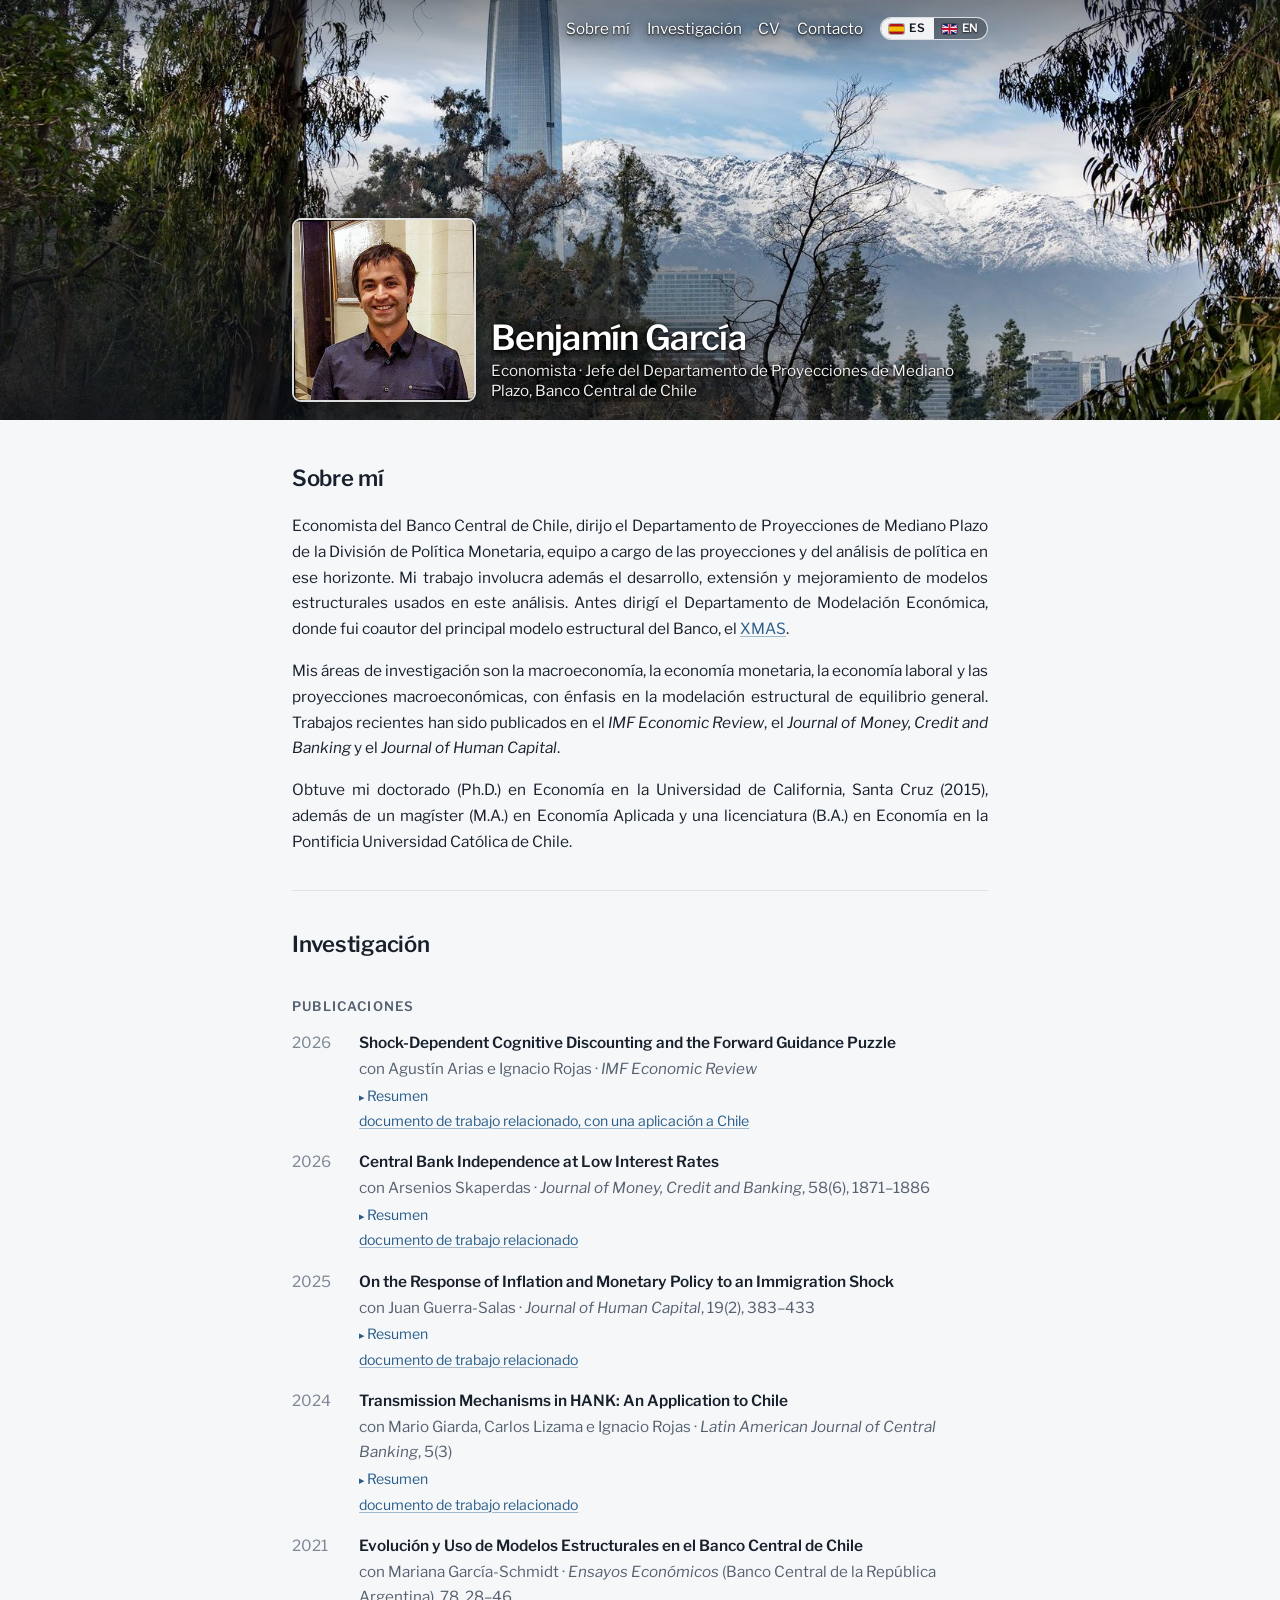
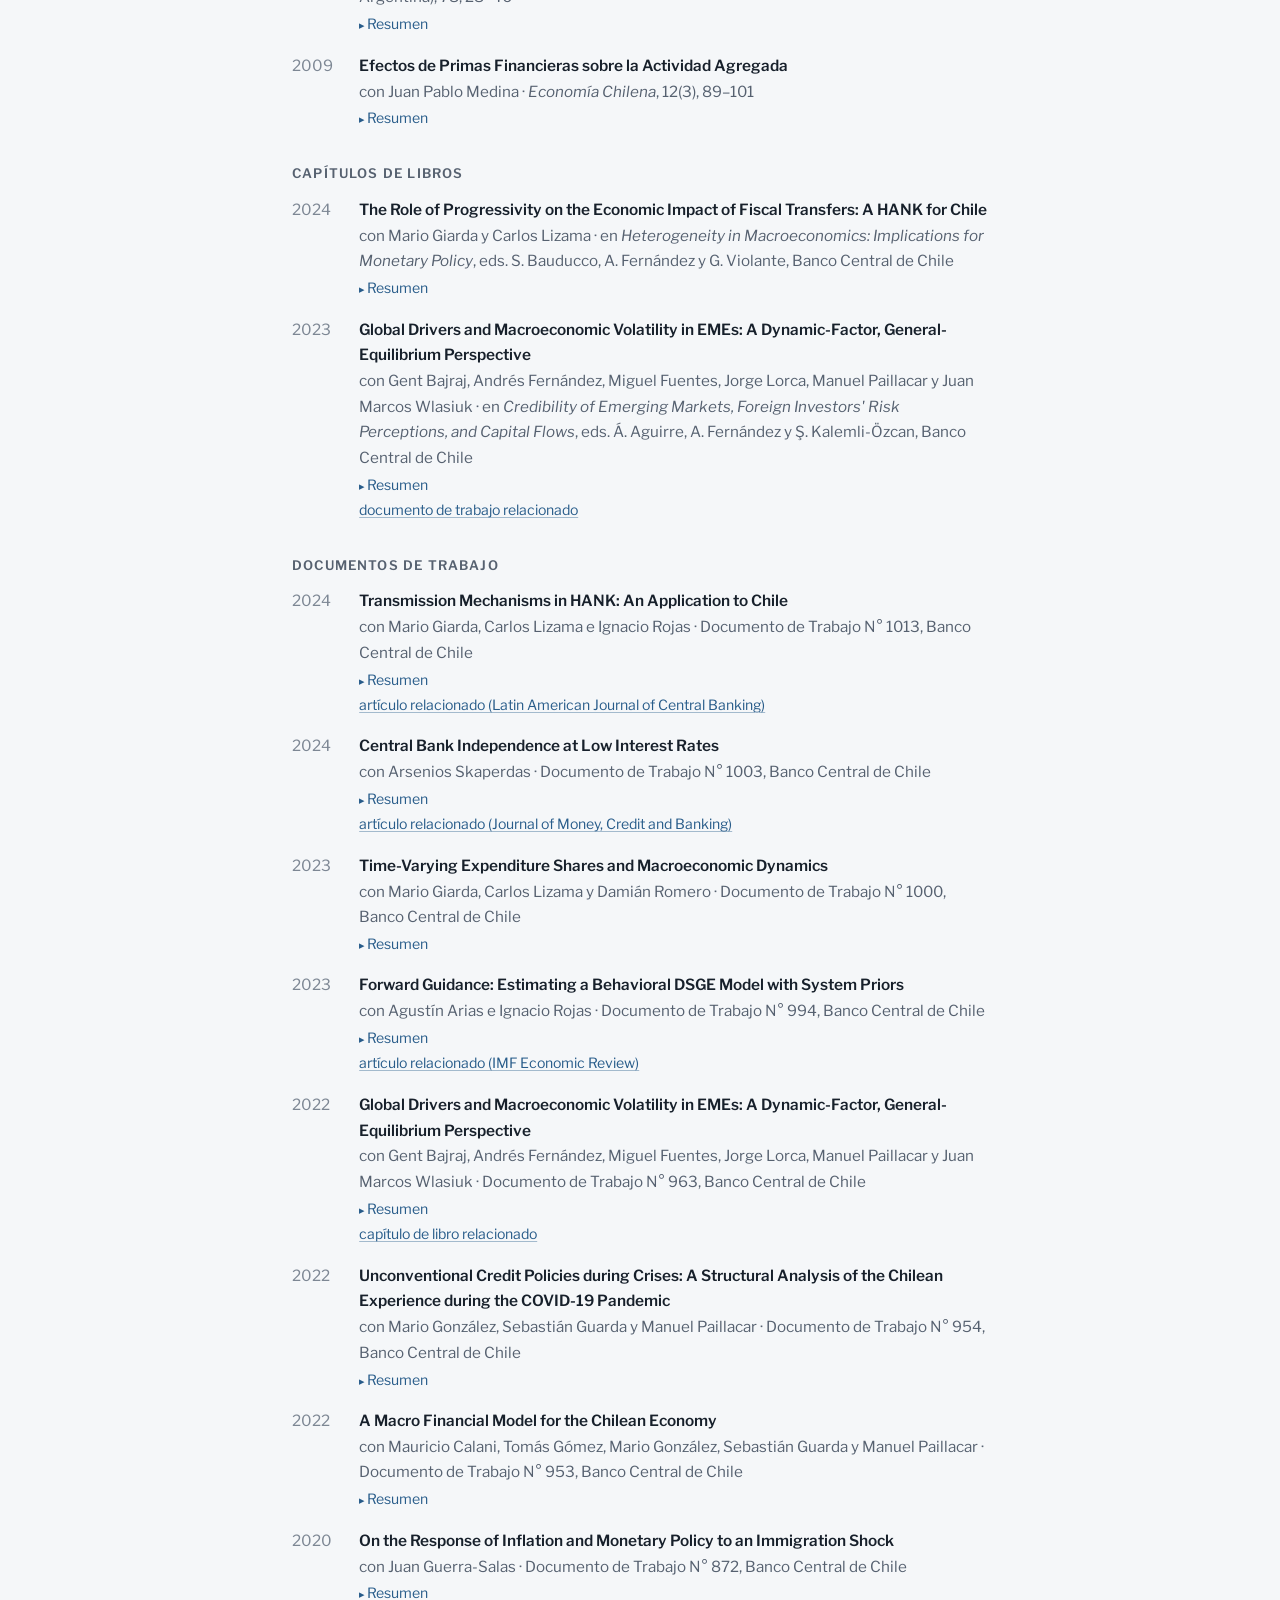
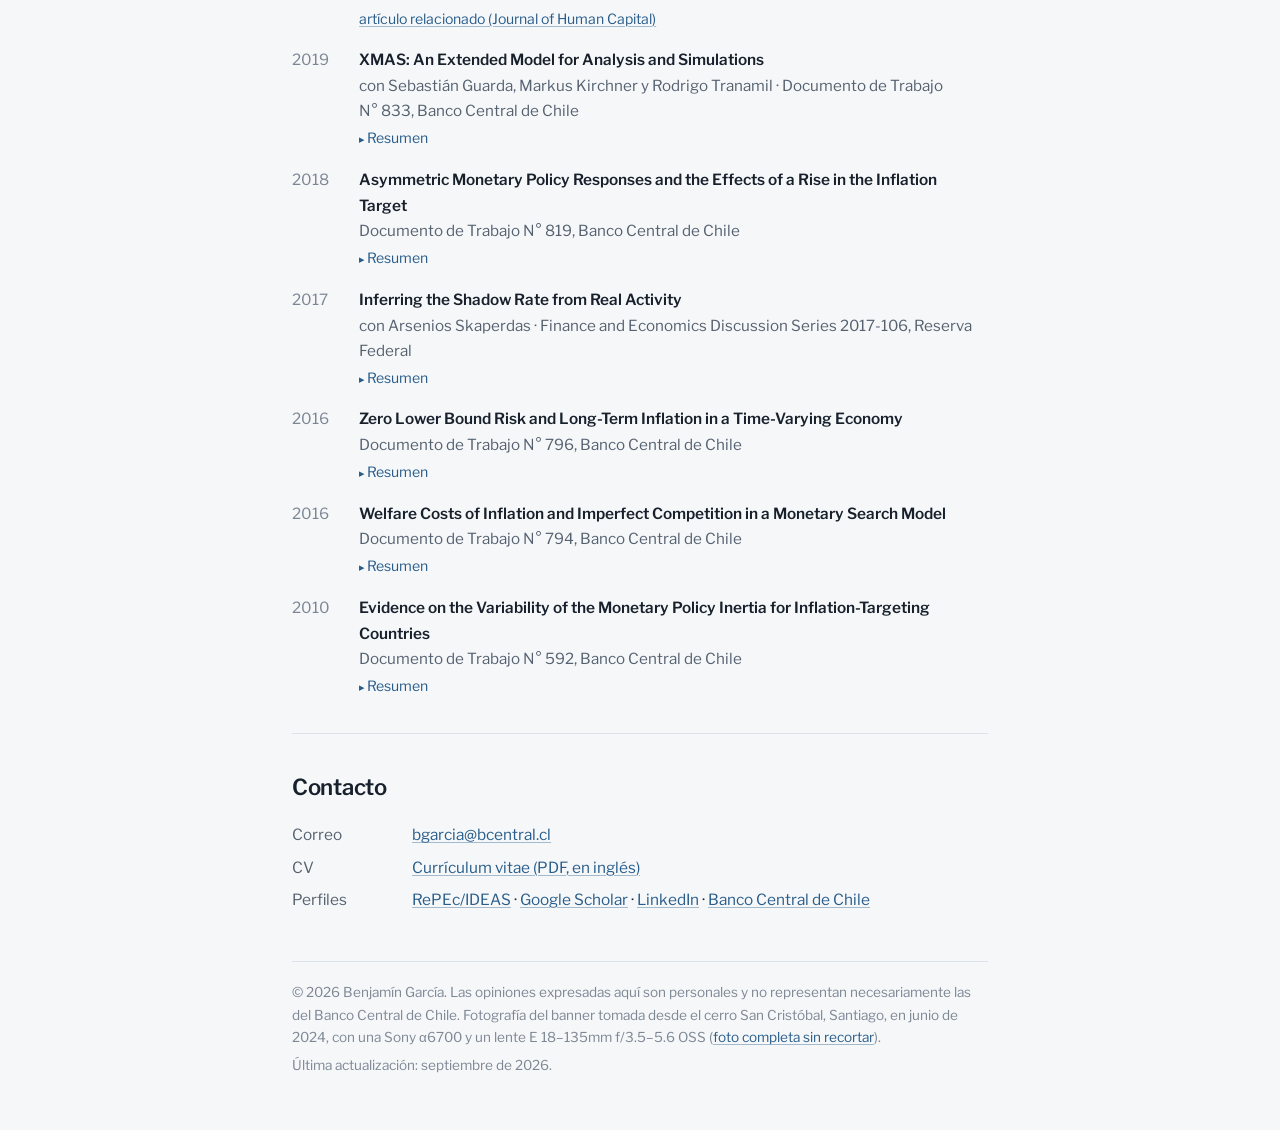
==== commit a502d0df: "Add files via upload" ====
--- a/es/index.html
+++ b/es/index.html
@@ -20,7 +20,7 @@
 <meta property="og:image" content="https://benjamingarcia.cl/assets/banner-c.jpg">
 <link rel="preconnect" href="https://fonts.googleapis.com">
 <link rel="preconnect" href="https://fonts.gstatic.com" crossorigin>
-<link href="https://fonts.googleapis.com/css2?family=Source+Serif+4:ital,opsz,wght@0,8..60,400;0,8..60,600;1,8..60,400&display=swap" rel="stylesheet">
+<link href="https://fonts.googleapis.com/css2?family=Libre+Franklin:ital,wght@0,400;0,600;1,400&display=swap" rel="stylesheet">
 <script type="application/ld+json">
 {
   "@context": "https://schema.org",
@@ -44,14 +44,13 @@
 </script>
 <style>
   :root {
-    --bg: #fcfbf9;
-    --ink: #21252e;
-    --muted: #6b7280;
-    --faint: #9aa0aa;
-    --accent: #245e7c;
-    --rule: #e3e0d9;
-    --serif: "Source Serif 4", Georgia, "Times New Roman", serif;
-    --sans: -apple-system, BlinkMacSystemFont, "Segoe UI", Roboto, "Helvetica Neue", Arial, sans-serif;
+    --bg: #f5f7f9;
+    --ink: #17202b;
+    --muted: #566170;
+    --faint: #7d8794;
+    --accent: #285c8a;
+    --rule: #dde3ea;
+    --sans: "Libre Franklin", -apple-system, BlinkMacSystemFont, "Segoe UI", Roboto, "Helvetica Neue", Arial, sans-serif;
     --header-tall: 420px;
     --header-short: 64px;
     color-scheme: light dark;
@@ -61,12 +60,12 @@
   }
   @media (prefers-color-scheme: dark) {
     :root {
-      --bg: #14161a;
-      --ink: #e6e4df;
-      --muted: #9aa0aa;
-      --faint: #6b7280;
-      --accent: #7fb3cf;
-      --rule: #2a2e36;
+      --bg: #0f141a;
+      --ink: #e4e9ef;
+      --muted: #9aa5b2;
+      --faint: #6b7684;
+      --accent: #8fb9df;
+      --rule: #243041;
     }
   }
   * { box-sizing: border-box; }
@@ -77,8 +76,8 @@
     background: var(--bg);
     color: var(--ink);
     font-family: var(--sans);
-    font-size: 1.0rem;
-    line-height: 1.65;
+    font-size: .96rem;
+    line-height: 1.68;
     -webkit-font-smoothing: antialiased;
   }
   section[id] { scroll-margin-top: calc(var(--header-short) + 1.2rem); }
@@ -148,20 +147,20 @@
   .site-header.compact .avatar { width: 34px; height: 34px; border-radius: 6px; border-width: 1.5px; }
 
   .id { flex: 1 1 auto; min-width: 0; transition: padding-bottom .28s ease; }
-  .site-header.compact .id { padding-bottom: .45rem; }
+  .site-header.compact .id { padding-bottom: .525rem; }
   .site-header h1 {
     margin: 0;
-    font-family: var(--serif);
+    font-family: var(--sans);
     font-weight: 600;
-    font-size: 2.1rem;
+    font-size: 2.15rem;
     line-height: 1.12;
-    letter-spacing: -0.01em;
+    letter-spacing: -0.02em;
     color: #fff;
     text-shadow: 0 1px 2px rgba(0, 0, 0, .95), 0 2px 10px rgba(0, 0, 0, .85), 0 0 26px rgba(0, 0, 0, .6);
     white-space: nowrap; overflow: hidden; text-overflow: ellipsis;
     transition: font-size .28s ease;
   }
-  .site-header.compact h1 { font-size: 1.05rem; }
+  .site-header.compact h1 { font-size: 1.04rem; letter-spacing: -0.01em; }
   .titleline {
     margin: .18rem 0 0;
     max-height: 4rem;
@@ -190,7 +189,7 @@
     transition: font-size .28s ease;
   }
   .site-nav a:hover { text-decoration: underline; }
-  .site-header.compact .site-nav a { font-size: .9rem; }
+  .site-header.compact .site-nav a { font-size: .86rem; }
 
   /* ES/EN language toggle */
   .lang-toggle {
@@ -253,7 +252,7 @@
     .site-header.compact .topbar { top: 1.2rem; }
     .site-header.compact .avatar { width: 0; height: 0; border-width: 0; opacity: 0; }
     .site-header.compact .header-inner { gap: 0; }
-    .site-header.compact .site-nav a { font-size: .82rem; }
+    .site-header.compact .site-nav a { font-size: .79rem; }
     .site-header.compact h1 { font-size: 1rem; }
     .site-header.compact .site-nav { gap: .7rem; }
     .site-header.compact .id { padding-bottom: .15rem; }
@@ -268,7 +267,7 @@
     .site-header.compact .name-short {
       display: block;
       margin: 0;
-      font-family: var(--serif);
+      font-family: var(--sans);
       font-weight: 600;
       font-size: 1rem;
       line-height: 1.12;
@@ -286,9 +285,10 @@
 
   /* Sections */
   h2 {
-    font-family: var(--serif);
+    font-family: var(--sans);
     font-weight: 600;
-    font-size: 1.35rem;
+    font-size: 1.38rem;
+    letter-spacing: -0.012em;
     margin: 0 0 1rem;
   }
   h3 {
